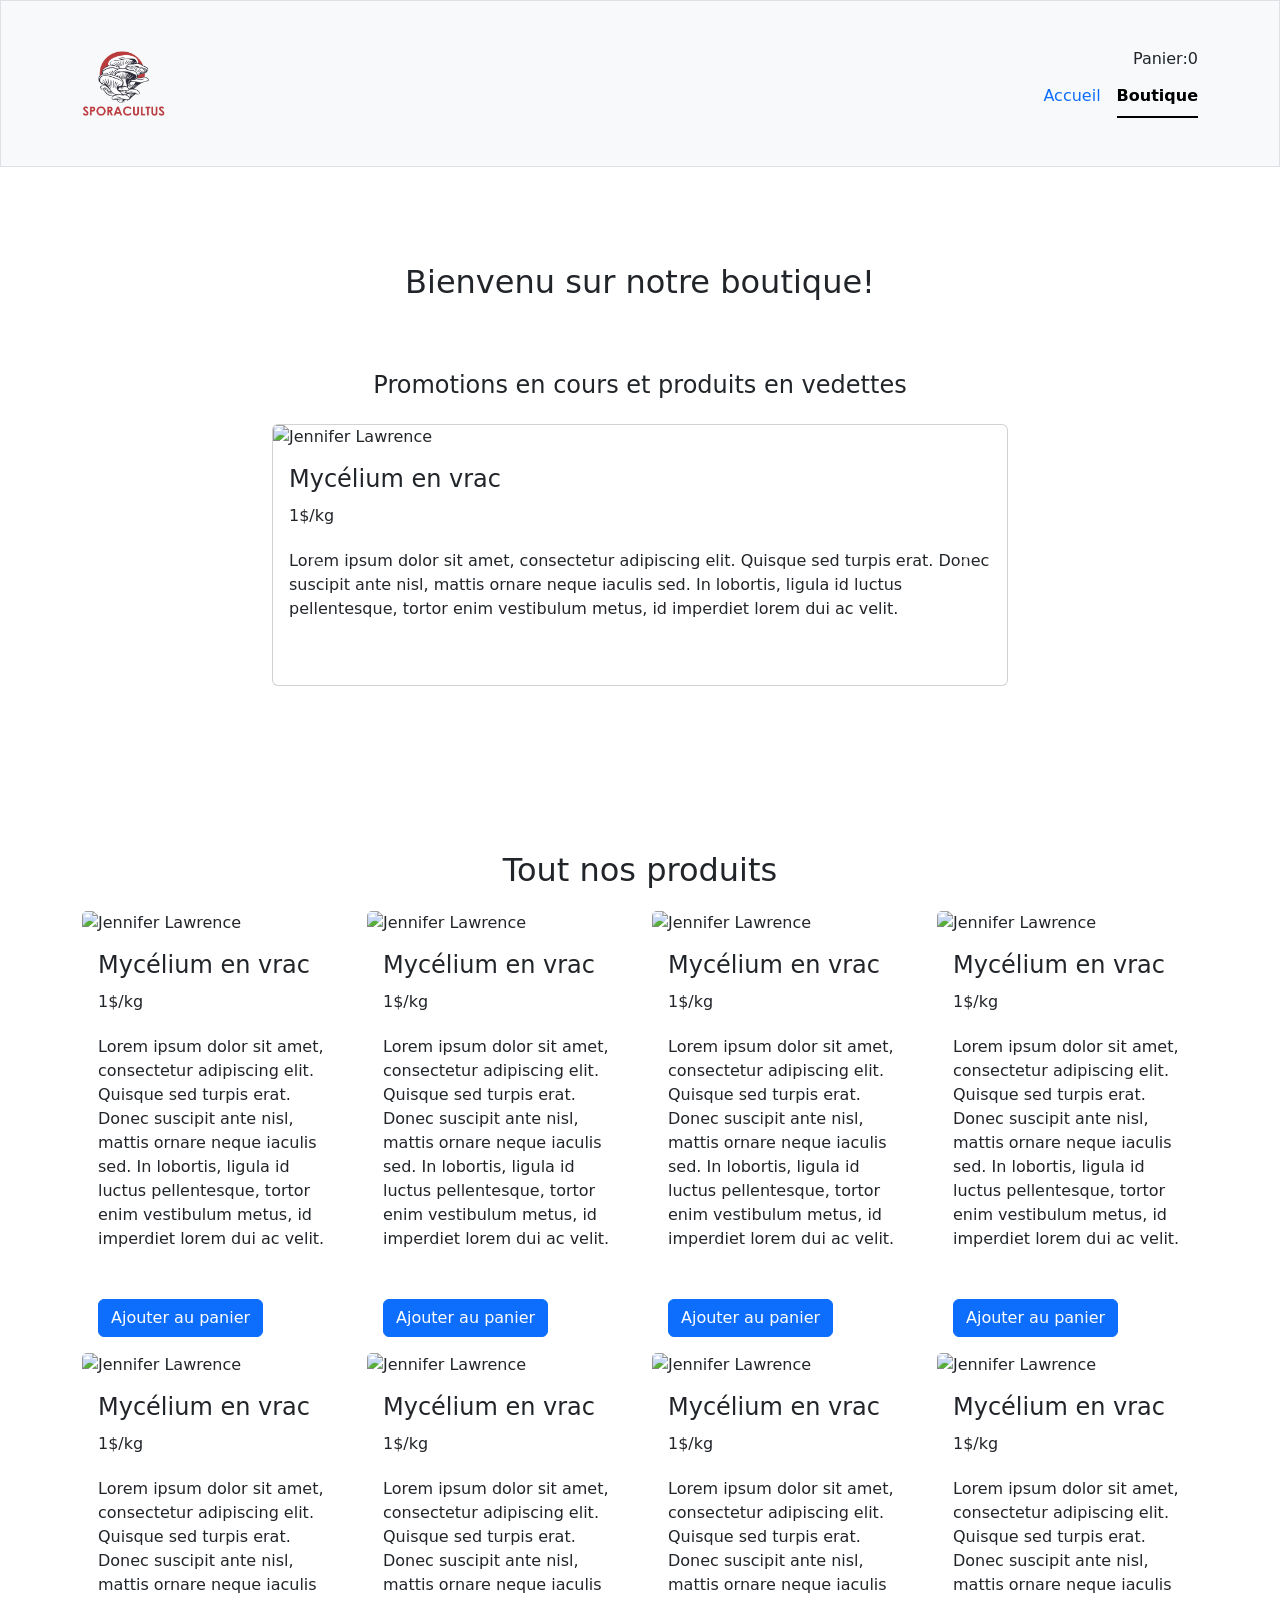
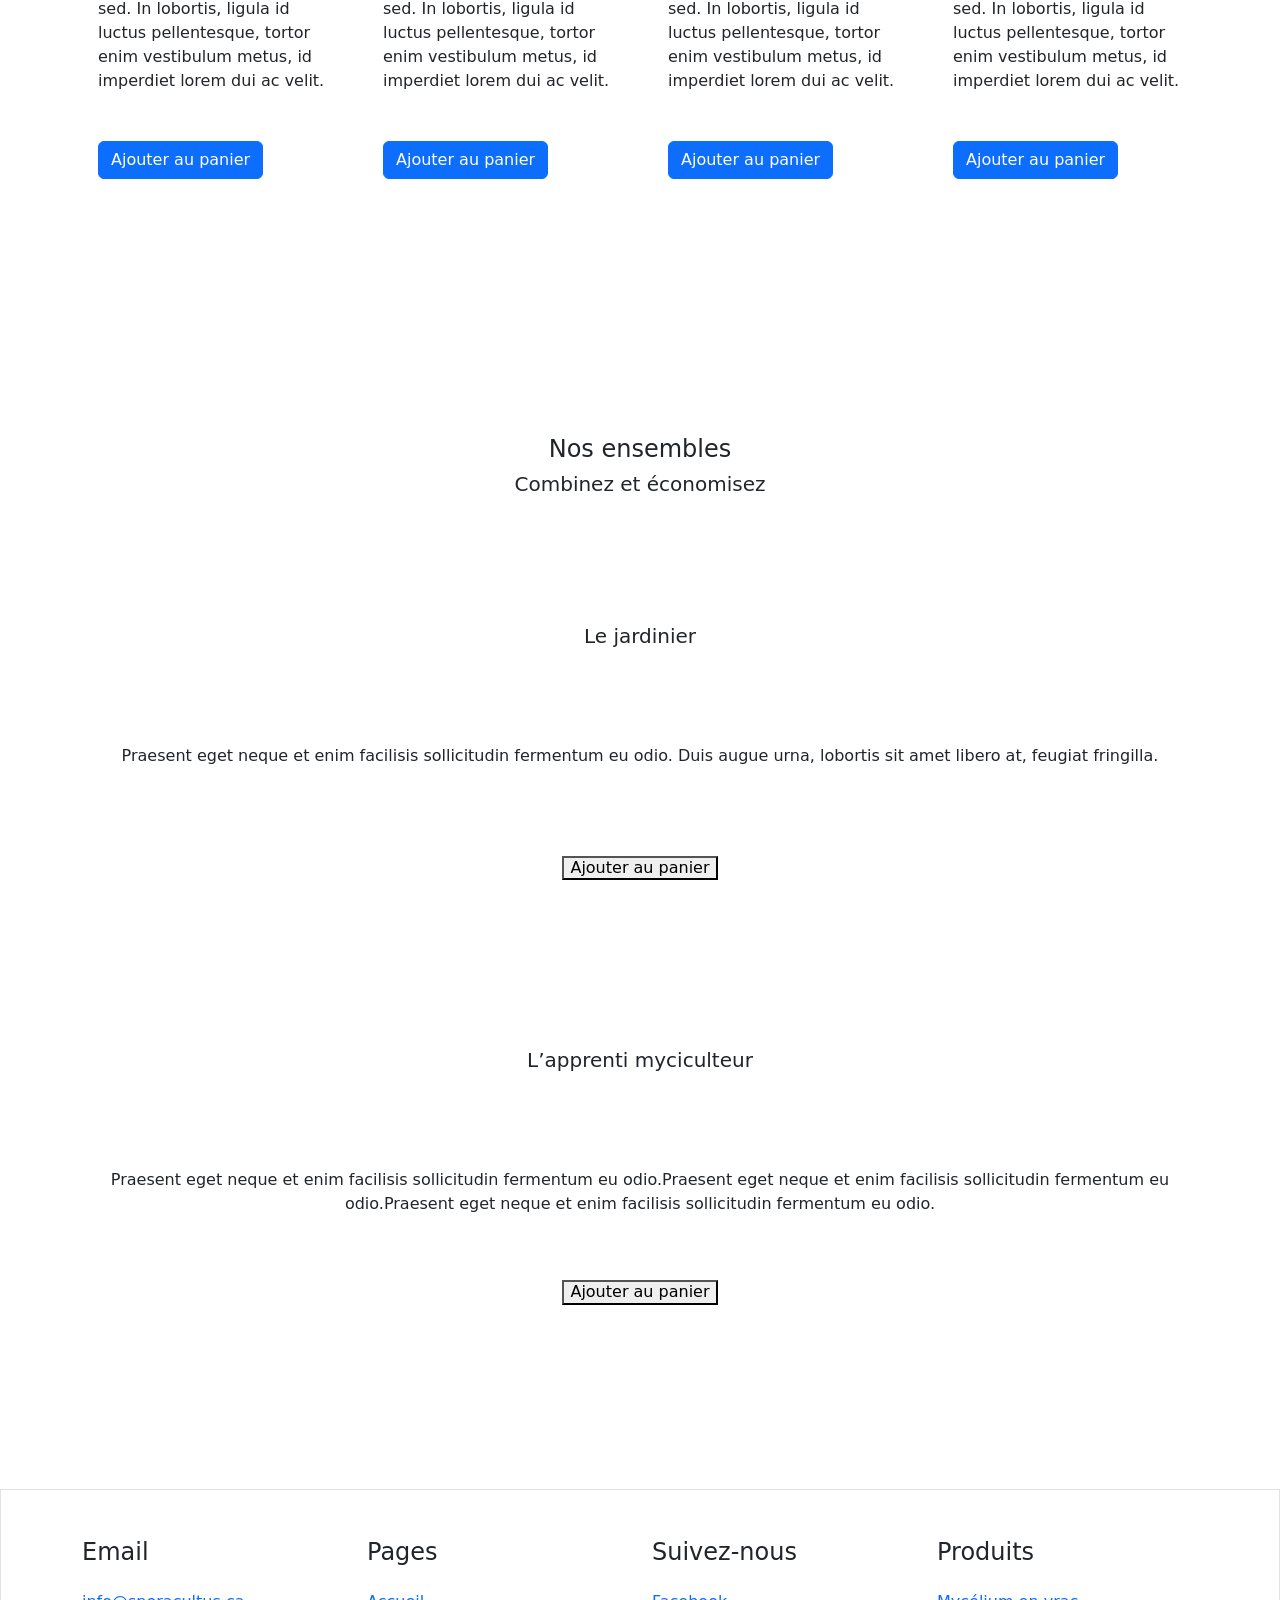
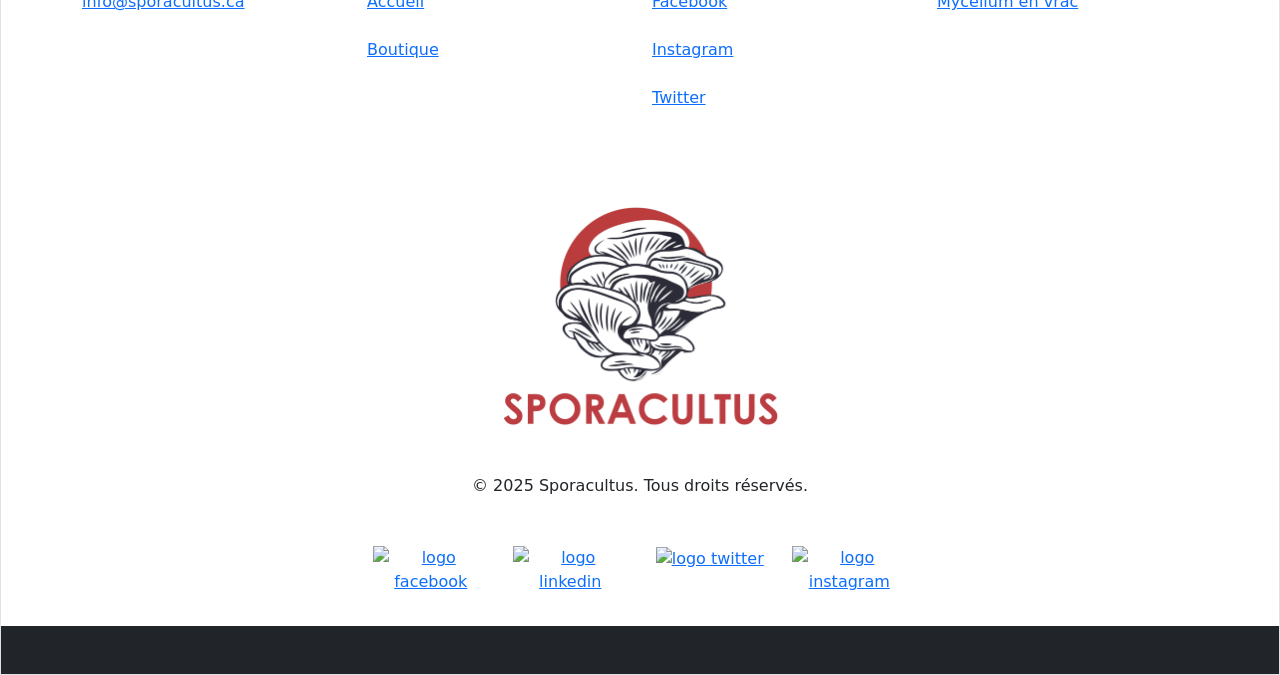
==== boutique.html @ afbf1b78 "Ajout structure de base Footer" ====
<!DOCTYPE html>
<html>
    <head>
        <meta charset="UTF-8">
        <title>TP3</title>
        <link href="https://cdn.jsdelivr.net/npm/bootstrap@5.3.8/dist/css/bootstrap.min.css" rel="stylesheet" integrity="sha384-sRIl4kxILFvY47J16cr9ZwB07vP4J8+LH7qKQnuqkuIAvNWLzeN8tE5YBujZqJLB" crossorigin="anonymous">
        <link rel="stylesheet" href="style/normalize.css">
        <link rel="stylesheet" href="style/style.css">
    </head>
    <body>
        <header id="header" class="border py-md-5 py-3 z-3 bg-light">
            <div class="container">
                <div class="row justify-content-between align-items-center">
                    <div class="col-md-2 col-4">
                        <img class="w-50" src="img/logo-transparent-0.2.png" class="" alt="logo sporacultus">
                    </div>
                    <div class="col-4">
                        <div class="d-flex justify-content-end">
                            <h6 class="">Panier:</h6>
                            <h6><span id="panier">0</span></h6>
                        </div>
                        <ul class="nav nav-underline justify-content-end">
                            <li class="nav-item">
                                <a class="nav-link" aria-current="page" href="index.html">Accueil</a>
                            </li>
                            <li class="nav-item">
                                <a class="nav-link active" href="boutique.html">Boutique</a>
                            </li>
                        </ul>
                    </div>
                </div>
            </div>
        </header>
        </header>
        <main>
            <div class="container">
                <section class="row flex-column justify-content-center align-items-center p-5 pe-0 ps-0">
                        <h1 class="text-center py-5">Bienvenu sur notre boutique!</h1>
                    <h4 class="text-center pb-3">Promotions en cours et produits en vedettes</h4>
                    <div id="carousel-accueil" class="carousel slide col-sm-8 col-12" data-bs-ride="carousel">
                        <div class="carousel-indicators">
                            <button type="button" data-bs-target="#carousel-accueil" data-bs-slide-to="0" class="active"
                                aria-current="true" aria-label="Slide 1"></button>
                            <button type="button" data-bs-target="#carousel-accueil" data-bs-slide-to="1"
                                aria-label="Slide 2"></button>
                            <button type="button" data-bs-target="#carousel-accueil" data-bs-slide-to="2"
                                aria-label="Slide 3"></button>
                            <button type="button" data-bs-target="#carousel-accueil" data-bs-slide-to="3"
                                aria-label="Slide 4"></button>
                            <button type="button" data-bs-target="#carousel-accueil" data-bs-slide-to="4"
                                aria-label="Slide 5"></button>
                        </div>
                        <div class="carousel-inner">
                            <div class="carousel-item active" data-bs-interval="2000">
                                <div class="card">
                                    <img src="https://placehold.co/600x400" alt="Jennifer Lawrence"
                                        class="card-img-top">
                                    <div class="card-body">
                                        <h4 class="card-title mb-3">Mycélium sur grain</h4>
                                        <h6 class="card-subtitle mb-4">20$/sac de 2kg</h6>
                                        <p class="card-text mb-5">Lorem ipsum dolor sit amet, consectetur adipiscing elit. Quisque sed turpis erat. Donec suscipit ante nisl, mattis ornare neque iaculis sed. In lobortis, ligula id luctus pellentesque, tortor enim vestibulum metus, id imperdiet lorem dui ac velit.</p>
                                    </div>
                                </div>
                            </div>
                                
                            <div class="carousel-item" data-bs-interval="3800">
                                <div class="card">
                                    <img src="https://placehold.co/600x400" alt="Jennifer Lawrence"
                                        class="card-img-top">
                                    <div class="card-body">
                                        <h4 class="card-title mb-3">Mycélium en vrac</h4>
                                        <h6 class="card-subtitle mb-4">1$/kg</h6>
                                        <p class="card-text mb-5">Lorem ipsum dolor sit amet, consectetur adipiscing elit. Quisque sed turpis erat. Donec suscipit ante nisl, mattis ornare neque iaculis sed. In lobortis, ligula id luctus pellentesque, tortor enim vestibulum metus, id imperdiet lorem dui ac velit.</p>
                                    </div>
                                </div>
                            </div>
                            <div class="carousel-item" data-bs-interval="3800">
                                <div class="card">
                                    <img src="https://placehold.co/600x400" alt="Jennifer Lawrence"
                                        class="card-img-top">
                                    <div class="card-body">
                                        <h4 class="card-title mb-3">Mycélium sur grain</h4>
                                        <h6 class="card-subtitle mb-4">20$/sac de 2kg</h6>
                                        <p class="card-text mb-5">Lorem ipsum dolor sit amet, consectetur adipiscing elit. Quisque sed turpis erat. Donec suscipit ante nisl, mattis ornare neque iaculis sed. In lobortis, ligula id luctus pellentesque, tortor enim vestibulum metus, id imperdiet lorem dui ac velit.</p>
                                    </div>
                                </div>
                            </div>
                            <div class="carousel-item" data-bs-interval="3800">
                                <div class="card">
                                    <img src="https://placehold.co/600x400" alt="Jennifer Lawrence"
                                        class="card-img-top">
                                    <div class="card-body">
                                        <h4 class="card-title mb-3">Mycélium sur grain</h4>
                                        <h6 class="card-subtitle mb-4">20$/sac de 2kg</h6>
                                        <p class="card-text mb-5">Lorem ipsum dolor sit amet, consectetur adipiscing elit. Quisque sed turpis erat. Donec suscipit ante nisl, mattis ornare neque iaculis sed. In lobortis, ligula id luctus pellentesque, tortor enim vestibulum metus, id imperdiet lorem dui ac velit.</p>
                                    </div>
                                </div>
                            </div>
                        </div>
                        <button class="carousel-control-prev" type="button" data-bs-target="#carousel-accueil"
                            data-bs-slide="prev">
                            <span class="carousel-control-prev-icon" aria-hidden="true"></span>
                            <span class="visually-hidden">Previous</span>
                        </button>
                        <button class="carousel-control-next" type="button" data-bs-target="#carousel-accueil"
                            data-bs-slide="next">
                            <span class="carousel-control-next-icon" aria-hidden="true"></span>
                            <span class="visually-hidden">Next</span>
                        </button>
                    </div>
                </section>
                <section class="py-5 my-5">
                    <h1 class="text-center">Tout nos produits</h1>
                    <div class="row justify-content-center">
                        <div class="card border-0 col-6 col-md-4 col-lg-3">
                            <img src="https://placehold.co/600x400" alt="Jennifer Lawrence"
                                class="card-img-top">
                            <div class="card-body">
                                <h4 class="card-title mb-3">Mycélium en vrac</h4>
                                <h6 class="card-subtitle mb-4">1$/kg</h6>
                                <p class="card-text mb-5">Lorem ipsum dolor sit amet, consectetur adipiscing elit. Quisque sed turpis erat. Donec suscipit ante nisl, mattis ornare neque iaculis sed. In lobortis, ligula id luctus pellentesque, tortor enim vestibulum metus, id imperdiet lorem dui ac velit.</p>
                                <button class="btn btn-primary btn-panier">Ajouter au panier</button>
                            </div>
                        </div>
                        <div class="card border-0 col-6 col-md-4 col-lg-3">
                            <img src="https://placehold.co/600x400" alt="Jennifer Lawrence"
                                class="card-img-top">
                            <div class="card-body">
                                <h4 class="card-title mb-3">Mycélium en vrac</h4>
                                <h6 class="card-subtitle mb-4">1$/kg</h6>
                                <p class="card-text mb-5">Lorem ipsum dolor sit amet, consectetur adipiscing elit. Quisque sed turpis erat. Donec suscipit ante nisl, mattis ornare neque iaculis sed. In lobortis, ligula id luctus pellentesque, tortor enim vestibulum metus, id imperdiet lorem dui ac velit.</p>
                                <button class="btn btn-primary btn-panier">Ajouter au panier</button>
                            </div>
                        </div>
                        <div class="card border-0 col-6 col-md-4 col-lg-3">
                            <img src="https://placehold.co/600x400" alt="Jennifer Lawrence"
                                class="card-img-top">
                            <div class="card-body">
                                <h4 class="card-title mb-3">Mycélium en vrac</h4>
                                <h6 class="card-subtitle mb-4">1$/kg</h6>
                                <p class="card-text mb-5">Lorem ipsum dolor sit amet, consectetur adipiscing elit. Quisque sed turpis erat. Donec suscipit ante nisl, mattis ornare neque iaculis sed. In lobortis, ligula id luctus pellentesque, tortor enim vestibulum metus, id imperdiet lorem dui ac velit.</p>
                                <button class="btn btn-primary btn-panier">Ajouter au panier</button>
                            </div>
                        </div>
                        <div class="card border-0 col-6 col-md-4 col-lg-3">
                            <img src="https://placehold.co/600x400" alt="Jennifer Lawrence"
                                class="card-img-top">
                            <div class="card-body">
                                <h4 class="card-title mb-3">Mycélium en vrac</h4>
                                <h6 class="card-subtitle mb-4">1$/kg</h6>
                                <p class="card-text mb-5">Lorem ipsum dolor sit amet, consectetur adipiscing elit. Quisque sed turpis erat. Donec suscipit ante nisl, mattis ornare neque iaculis sed. In lobortis, ligula id luctus pellentesque, tortor enim vestibulum metus, id imperdiet lorem dui ac velit.</p>
                                <button class="btn btn-primary btn-panier">Ajouter au panier</button>
                            </div>
                        </div>
                        <div class="card border-0 col-6 col-md-4 col-lg-3">
                            <img src="https://placehold.co/600x400" alt="Jennifer Lawrence"
                                class="card-img-top">
                            <div class="card-body">
                                <h4 class="card-title mb-3">Mycélium en vrac</h4>
                                <h6 class="card-subtitle mb-4">1$/kg</h6>
                                <p class="card-text mb-5">Lorem ipsum dolor sit amet, consectetur adipiscing elit. Quisque sed turpis erat. Donec suscipit ante nisl, mattis ornare neque iaculis sed. In lobortis, ligula id luctus pellentesque, tortor enim vestibulum metus, id imperdiet lorem dui ac velit.</p>
                                <button class="btn btn-primary btn-panier">Ajouter au panier</button>
                            </div>
                        </div>
                        <div class="card border-0 col-6 col-md-4 col-lg-3">
                            <img src="https://placehold.co/600x400" alt="Jennifer Lawrence"
                                class="card-img-top">
                            <div class="card-body">
                                <h4 class="card-title mb-3">Mycélium en vrac</h4>
                                <h6 class="card-subtitle mb-4">1$/kg</h6>
                                <p class="card-text mb-5">Lorem ipsum dolor sit amet, consectetur adipiscing elit. Quisque sed turpis erat. Donec suscipit ante nisl, mattis ornare neque iaculis sed. In lobortis, ligula id luctus pellentesque, tortor enim vestibulum metus, id imperdiet lorem dui ac velit.</p>
                                <button class="btn btn-primary btn-panier">Ajouter au panier</button>
                            </div>
                        </div>
                        <div class="card border-0 col-6 col-md-4 col-lg-3">
                            <img src="https://placehold.co/600x400" alt="Jennifer Lawrence"
                                class="card-img-top">
                            <div class="card-body">
                                <h4 class="card-title mb-3">Mycélium en vrac</h4>
                                <h6 class="card-subtitle mb-4">1$/kg</h6>
                                <p class="card-text mb-5">Lorem ipsum dolor sit amet, consectetur adipiscing elit. Quisque sed turpis erat. Donec suscipit ante nisl, mattis ornare neque iaculis sed. In lobortis, ligula id luctus pellentesque, tortor enim vestibulum metus, id imperdiet lorem dui ac velit.</p>
                                <button class="btn btn-primary btn-panier">Ajouter au panier</button>
                            </div>
                        </div>
                        <div class="card border-0 col-6 col-md-4 col-lg-3">
                            <img src="https://placehold.co/600x400" alt="Jennifer Lawrence"
                                class="card-img-top">
                            <div class="card-body">
                                <h4 class="card-title mb-3">Mycélium en vrac</h4>
                                <h6 class="card-subtitle mb-4">1$/kg</h6>
                                <p class="card-text mb-5">Lorem ipsum dolor sit amet, consectetur adipiscing elit. Quisque sed turpis erat. Donec suscipit ante nisl, mattis ornare neque iaculis sed. In lobortis, ligula id luctus pellentesque, tortor enim vestibulum metus, id imperdiet lorem dui ac velit.</p>
                                <button class="btn btn-primary btn-panier">Ajouter au panier</button>
                            </div>
                        </div>
                    </div>
                </section>
                <section class="py-5 my-5">
                    <div class="text-center pt-5 my-5">
                        <h4>Nos ensembles</h4>
                        <h5>Combinez et économisez</h5>
                    </div>
                    <div class="row justify-content-between">
                        <div id="ensemble-gauche" class="col-xxl-6 col-12 pe-xxl-5 py-3 my-5 m-xxl-0 text-center text-xxl-start">
                            <div class="row">
                                <h5 class="p-3 col-12">Le jardinier</h5>
                                <div class="col-12">
                                    <img class="img-fluid" src="https://placehold.co/350x200" alt="">
                                </div>
                                <p class="py-5 col-12" id="texte-gauche">Praesent eget neque et enim facilisis sollicitudin fermentum eu odio. Duis augue urna, lobortis sit amet libero at, feugiat fringilla.</p>
                                <div class="d-xxl-none d-inline col-12">
                                    <button class="mb-5">Ajouter au panier</button>
                                </div>
                                <div class="col-6 px-0">
                                    <img class="img-fluid" src="https://placehold.co/250x300" alt="">
                                </div>
                                <div class="col-6 pe-xxl-5 pe-0 ps-0">
                                    <button class="mb-5 d-none d-xxl-inline">Ajouter au panier</button>
                                    <img class="img-fluid" src="https://placehold.co/250x300" alt="">
                                </div>
                            </div>
                        </div>
                        <div  id="ensemble-droite"class="col-xxl-6 col-12 ps-xxl-5 py-3 text-center text-xxl-start">
                            <div class="row">
                                <h5 class="p-3 text-xxl-end">L’apprenti myciculteur</h5>
                                <div class="text-xxl-end">
                                    <img class="img-fluid" src="https://placehold.co/350x200" alt="">
                                </div>
                                <p class="py-5 text-xxl-end" id="texte-droite">Praesent eget neque et enim facilisis sollicitudin fermentum eu odio.Praesent eget neque et enim facilisis sollicitudin fermentum eu odio.Praesent eget neque et enim facilisis sollicitudin fermentum eu odio.</p>
                                <div>
                                <button class="mb-5 d-xxl-none d-inline">Ajouter au panier</button>
                                </div>
                                <div class="col-6 ps-xxl-5 ps-0 pe-0 text-xxl-end">
                                    <button class="mb-5 d-none d-xxl-inline">Ajouter au panier</button>
                                    <img class="img-fluid" src="https://placehold.co/250x300" alt="">
                                </div>
                                <div class="col-6 px-0 text-xxl-end">
                                    <img class="img-fluid" src="https://placehold.co/250x300" alt="">
                                </div>
                            </div>
                        </div>
                    </div>
                </section>
            </div>
        </main>
        <footer class="border pt-5">
            <div class="container pb-4">
                <div class="row justify-content-evenly">
                    <div class="col-3">
                        <h4 class="pb-3">Email</h4>
                        <a href="index.html">info@sporacultus.ca</a>
                    </div>
                    <div class="col-3">
                        <h4 class="pb-3">Pages</h4>
                        <div class="d-flex flex-column gap-4">
                            <a href="index.html">Accueil</a>
                            <a href="boutique.html">Boutique</a>
                        </div>
                    </div>
                    <div class="col-3">
                            <h4 class="pb-3">Suivez-nous</h4>
                        <div class="d-flex flex-column gap-4">
                            <a href="index.html">Facebook</a>
                            <a href="index.html">Instagram</a>
                            <a href="index.html">Twitter</a>
                        </div>
                    </div>
                    <div class="col-3">
                        <h4 class="pb-3">Produits</h4>
                        <div class="d-flex flex-column gap-4">
                            <a href="mycelium-en-vrac.html">Mycélium en vrac</a>
                        </div>
                    </div>
                    <div class="col-3">
                        <!--Vide-->
                    </div>
                    <div class="col-3">
                        <!--Vide-->
                    </div>
                </div>
                <div class="d-flex flex-column text-center pt-5 mt-5">
                    <div>
                        <img src="img/logo-transparent-0.2.png" class="w-25" alt="logo sporacultus">
                    </div>
                    <div class="mt-5">
                        <p>© 2025 Sporacultus. Tous droits réservés.</p>
                    </div>
                </div>
                <div class="d-flex w-100 text-center justify-content-center">
                    <nav class="row g-4 m-2 w-50">
                        <a href="index.html" class="col-6 col-md-3"><img class="w-25"
                                src="https://upload.wikimedia.org/wikipedia/commons/b/b9/2023_Facebook_icon.svg"
                                alt="logo facebook"></a>
                        <a href="index.html" class="col-6 col-md-3"><img class="w-25"
                                src="https://cdn.freebiesupply.com/logos/large/2x/linkedin-icon-logo-png-transparent.png"
                                alt="logo linkedin"></a>
                        <a href="index.html" class="col-6 col-md-3"><img class="w-25"
                                src="https://upload.wikimedia.org/wikipedia/commons/6/6f/Logo_of_Twitter.svg"
                                alt="logo twitter"></a>
                        <a href="index.html" class="col-6 col-md-3"><img class="w-25"
                                src="https://upload.wikimedia.org/wikipedia/commons/e/e7/Instagram_logo_2016.svg"
                                alt="logo instagram"></a>
                    </nav>
                </div>
            </div>
            <div class="pt-5 bg-dark">
            </div>
        </footer>
        <script src="https://cdn.jsdelivr.net/npm/bootstrap@5.3.8/dist/js/bootstrap.bundle.min.js" integrity="sha384-FKyoEForCGlyvwx9Hj09JcYn3nv7wiPVlz7YYwJrWVcXK/BmnVDxM+D2scQbITxI" crossorigin="anonymous"></script>
        <script src="index.js"></script>
    </body>
</html>
---- style/style.css ----
.btn-panier{
    scale: 1;
}
header:hover{
    position: sticky !important;
    top: 0px !important;
}
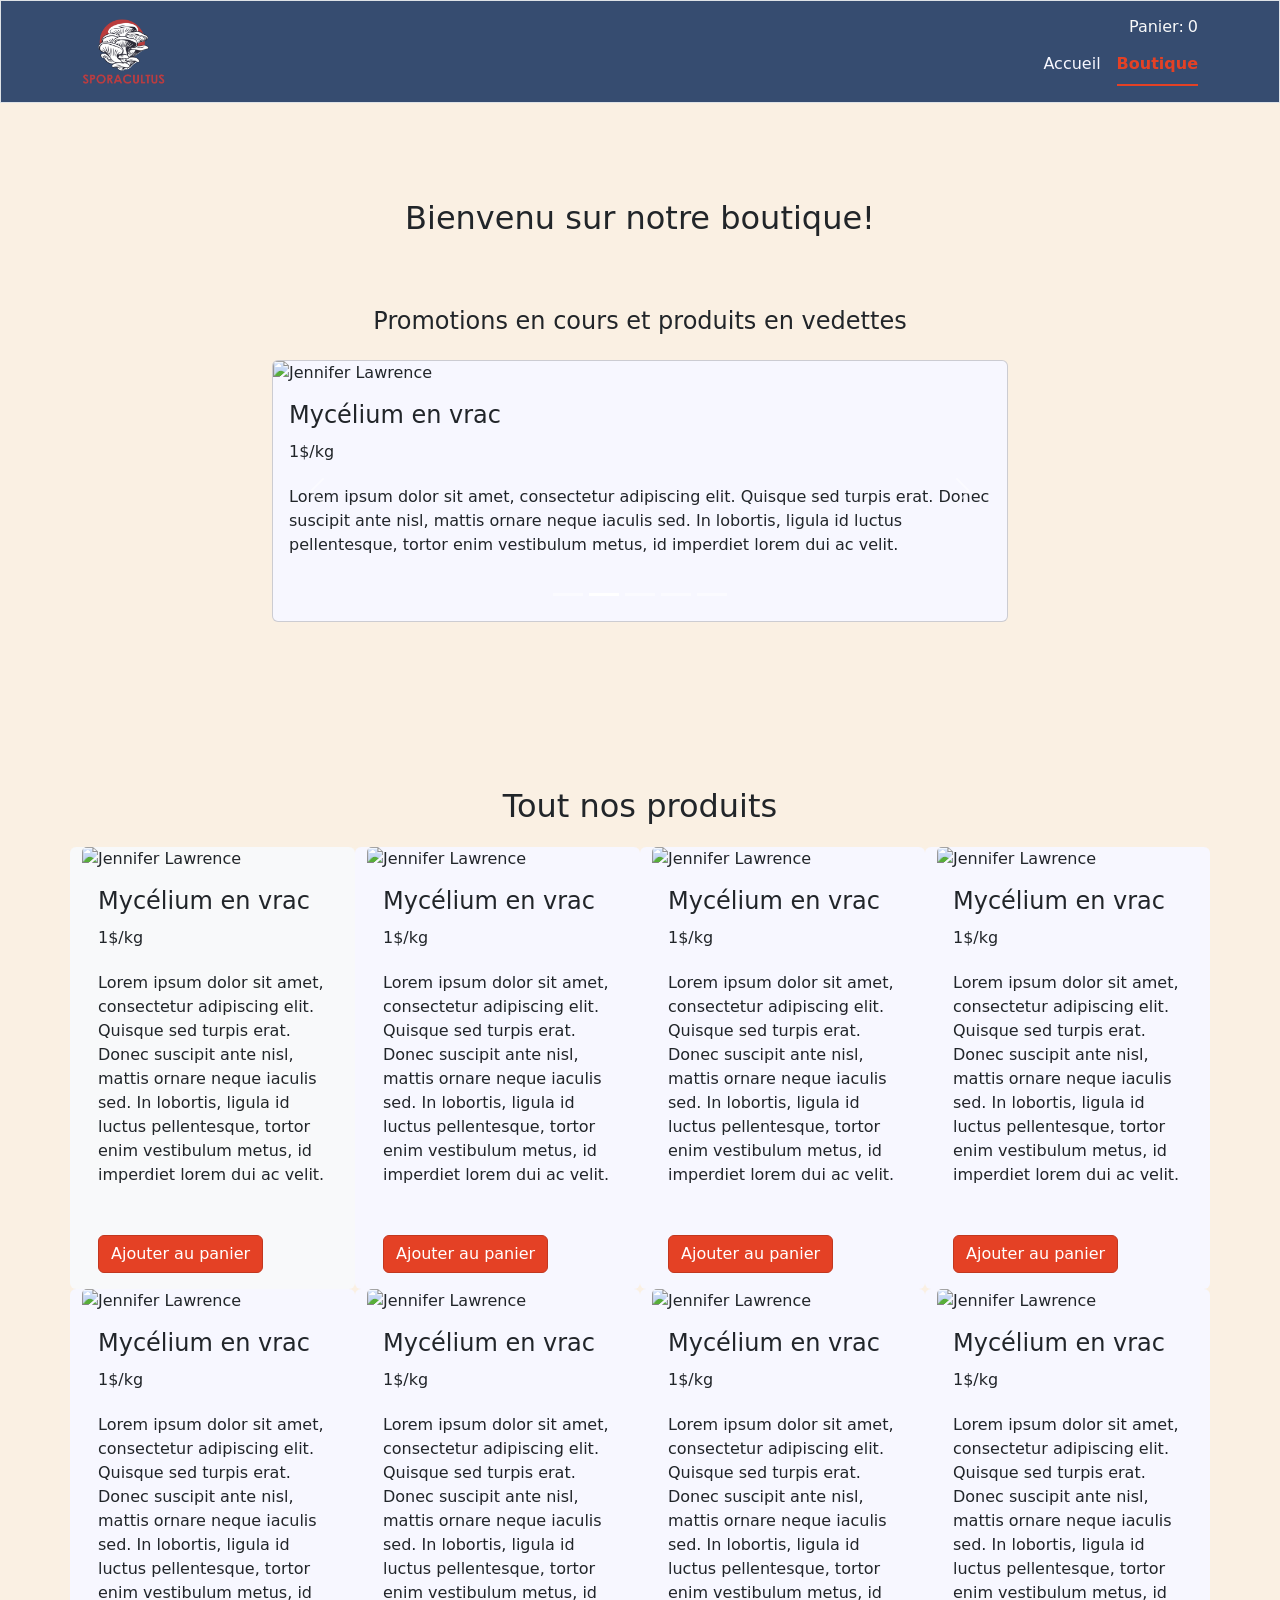
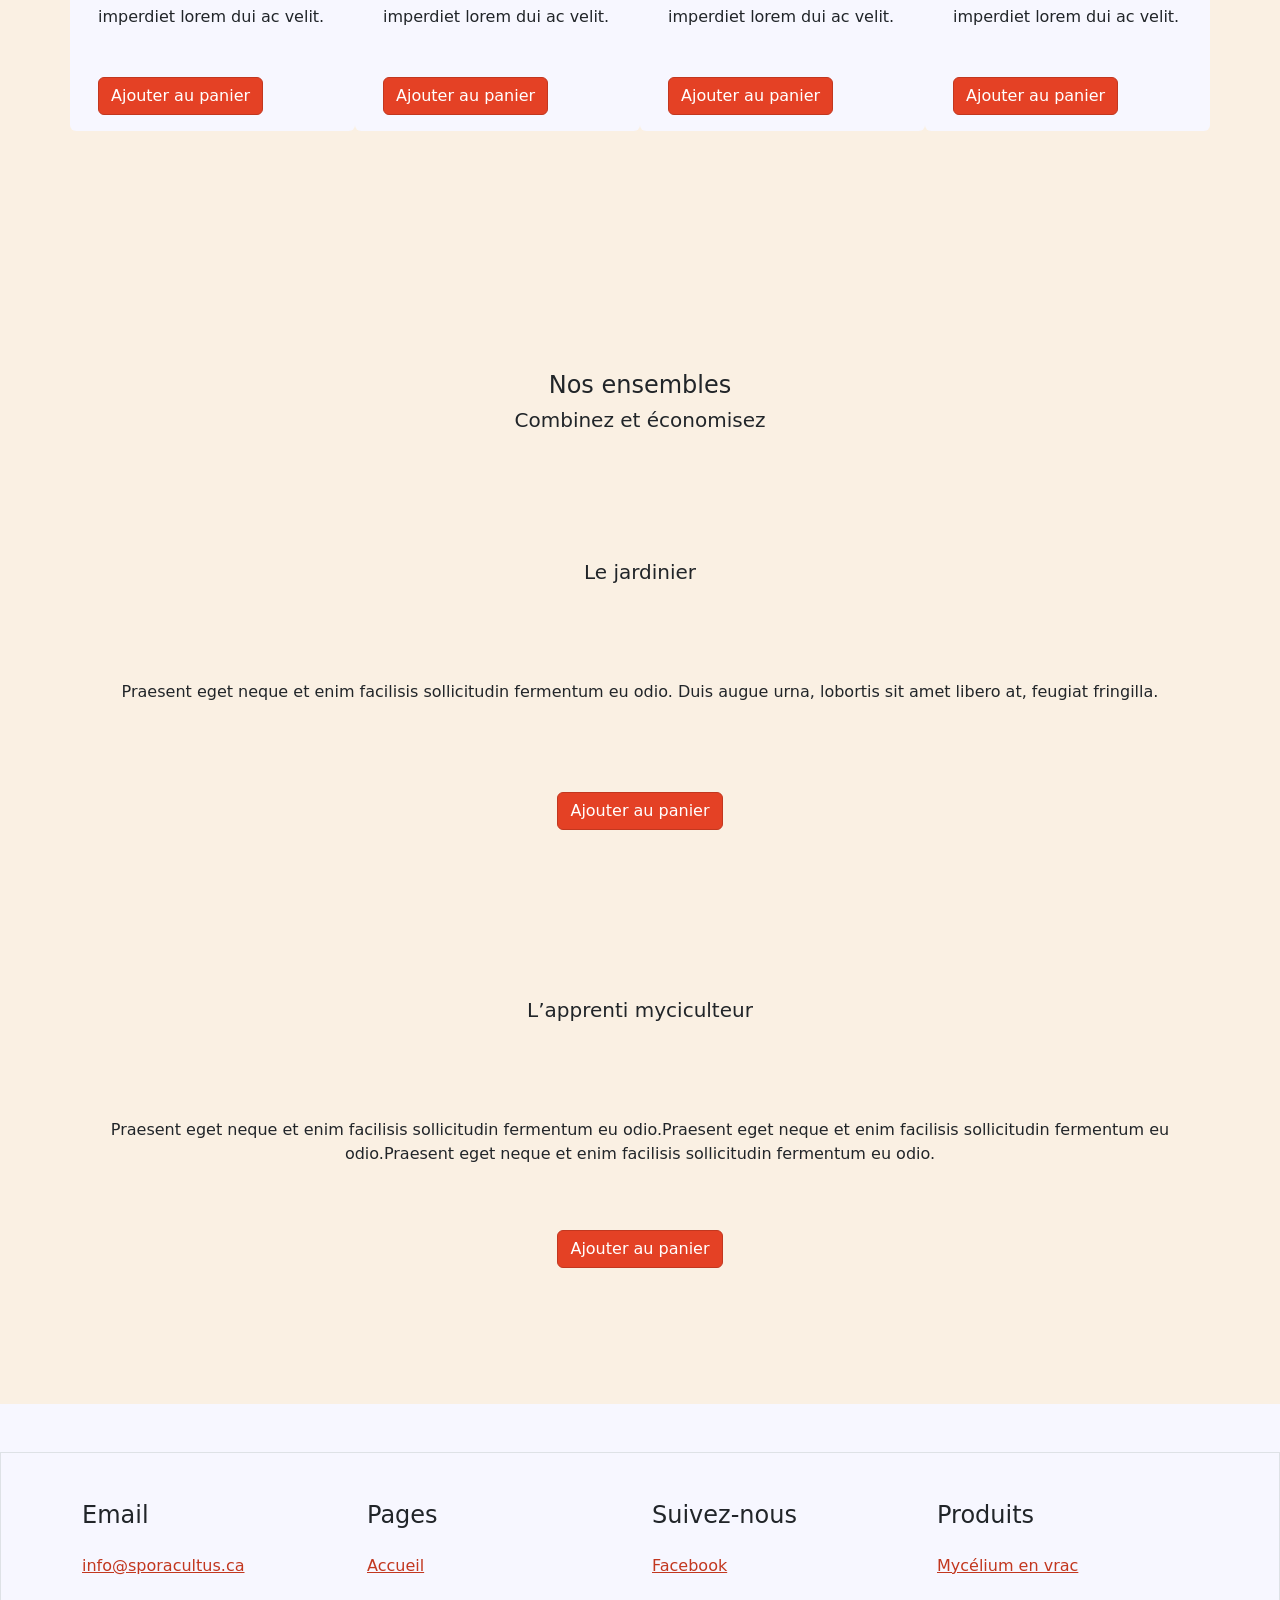
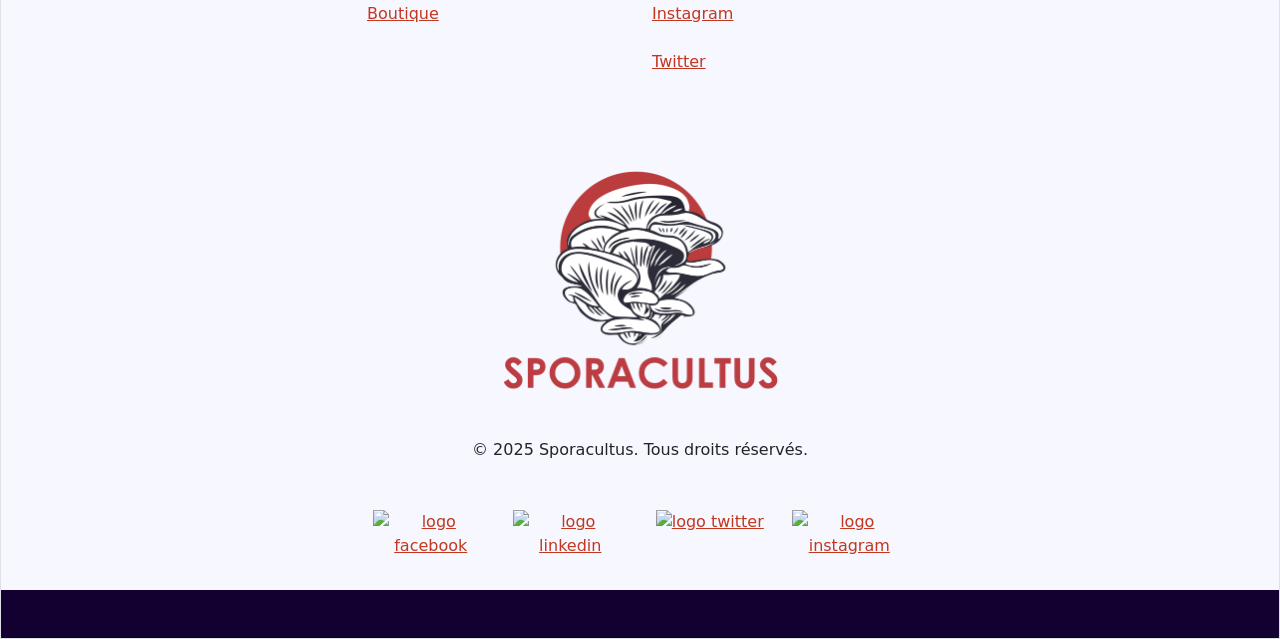
==== commit d0a84e89: "Ajout de couleurs" ====
--- a/boutique.html
+++ b/boutique.html
@@ -8,7 +8,7 @@
         <link rel="stylesheet" href="style/style.css">
     </head>
     <body>
-        <header id="header" class="border py-md-5 py-3 z-3 bg-light">
+        <header id="header" class="border py-md-3 py-3 z-3 bg-dark-subtle">
             <div class="container">
                 <div class="row justify-content-between align-items-center">
                     <div class="col-md-2 col-4">
@@ -16,8 +16,8 @@
                     </div>
                     <div class="col-4">
                         <div class="d-flex justify-content-end">
-                            <h6 class="">Panier:</h6>
-                            <h6><span id="panier">0</span></h6>
+                            <h6 class="text-light">Panier:</h6>
+                            <h6 class="ms-1 text-light"><span id="panier">0</span></h6>
                         </div>
                         <ul class="nav nav-underline justify-content-end">
                             <li class="nav-item">
@@ -31,8 +31,7 @@
                 </div>
             </div>
         </header>
-        </header>
-        <main>
+        <main class="bg-secondary">
             <div class="container">
                 <section class="row flex-column justify-content-center align-items-center p-5 pe-0 ps-0">
                         <h1 class="text-center py-5">Bienvenu sur notre boutique!</h1>
@@ -112,7 +111,7 @@
                 <section class="py-5 my-5">
                     <h1 class="text-center">Tout nos produits</h1>
                     <div class="row justify-content-center">
-                        <div class="card border-0 col-6 col-md-4 col-lg-3">
+                        <div class="card border-0 col-6 col-md-4 col-lg-3 bg-light">
                             <img src="https://placehold.co/600x400" alt="Jennifer Lawrence"
                                 class="card-img-top">
                             <div class="card-body">
@@ -208,13 +207,13 @@
                                 </div>
                                 <p class="py-5 col-12" id="texte-gauche">Praesent eget neque et enim facilisis sollicitudin fermentum eu odio. Duis augue urna, lobortis sit amet libero at, feugiat fringilla.</p>
                                 <div class="d-xxl-none d-inline col-12">
-                                    <button class="mb-5">Ajouter au panier</button>
+                                    <button class="mb-5 btn btn-primary">Ajouter au panier</button>
                                 </div>
                                 <div class="col-6 px-0">
                                     <img class="img-fluid" src="https://placehold.co/250x300" alt="">
                                 </div>
                                 <div class="col-6 pe-xxl-5 pe-0 ps-0">
-                                    <button class="mb-5 d-none d-xxl-inline">Ajouter au panier</button>
+                                    <button class="mb-5 d-none d-xxl-inline btn btn-primary">Ajouter au panier</button>
                                     <img class="img-fluid" src="https://placehold.co/250x300" alt="">
                                 </div>
                             </div>
@@ -227,10 +226,10 @@
                                 </div>
                                 <p class="py-5 text-xxl-end" id="texte-droite">Praesent eget neque et enim facilisis sollicitudin fermentum eu odio.Praesent eget neque et enim facilisis sollicitudin fermentum eu odio.Praesent eget neque et enim facilisis sollicitudin fermentum eu odio.</p>
                                 <div>
-                                <button class="mb-5 d-xxl-none d-inline">Ajouter au panier</button>
+                                <button class="mb-5 d-xxl-none d-inline btn btn-primary">Ajouter au panier</button>
                                 </div>
                                 <div class="col-6 ps-xxl-5 ps-0 pe-0 text-xxl-end">
-                                    <button class="mb-5 d-none d-xxl-inline">Ajouter au panier</button>
+                                    <button class="mb-5 d-none d-xxl-inline btn btn-primary">Ajouter au panier</button>
                                     <img class="img-fluid" src="https://placehold.co/250x300" alt="">
                                 </div>
                                 <div class="col-6 px-0 text-xxl-end">
--- a/style/style.css
+++ b/style/style.css
@@ -1,3 +1,49 @@
+:root{
+    /*rouge : c2371f */
+    --color-red: #c2371f;
+    --color-red-dark: #701a0b;
+    --color-red-light: #e44125;
+    
+    --bs-dark: #b5a4d1;
+    --bs-dark-rgb: 19, 0, 49;
+
+    --bs-dark-bg-subtle: #364c70 ; /*Bannière*/
+    --bs-dark-bg-subtle-rgb: 54, 76, 112; 
+
+    --bs-light-bg-subtle: #ffe5e1;
+
+    --bs-light : #F7F7FF; /*Texte pâle*/
+
+    --bs-secondary : #faf0e3;
+    --bs-secondary-rgb : 250, 240, 227; /*background main*/
+
+    --bs-link-color : #faf5ef;
+    --bs-link-color-rgb : 194, 55, 31;
+
+    --bs-link-hover-color: #701a0b;
+    --bs-link-hover-color-rgb: 112, 26, 11;
+
+    --bs-body-bg: #F7F7FF; /*Footer, cards, carousel,*/
+}
+.btn-primary{
+    --bs-btn-bg : var(--color-red-light);
+    --bs-btn-border-color: var(--color-red);
+    --bs-btn-hover-bg: var(--color-red);
+    --bs-btn-hover-border-color: var(--color-red-dark);
+
+    --bs-btn-active-bg : var(--color-red-light);
+    --bs-btn-active-border-color: var(--color-red-dark);
+}
+.nav-link.active{
+    --bs-nav-underline-link-active-color: var(--color-red-light);
+}
+.nav-link{
+    --bs-nav-link-color: var(--bs-light);
+}
+.nav-link:focus, .nav-link:hover{
+    --bs-nav-link-hover-color: var(--color-red);
+}
+
 .btn-panier{
     scale: 1;
 }
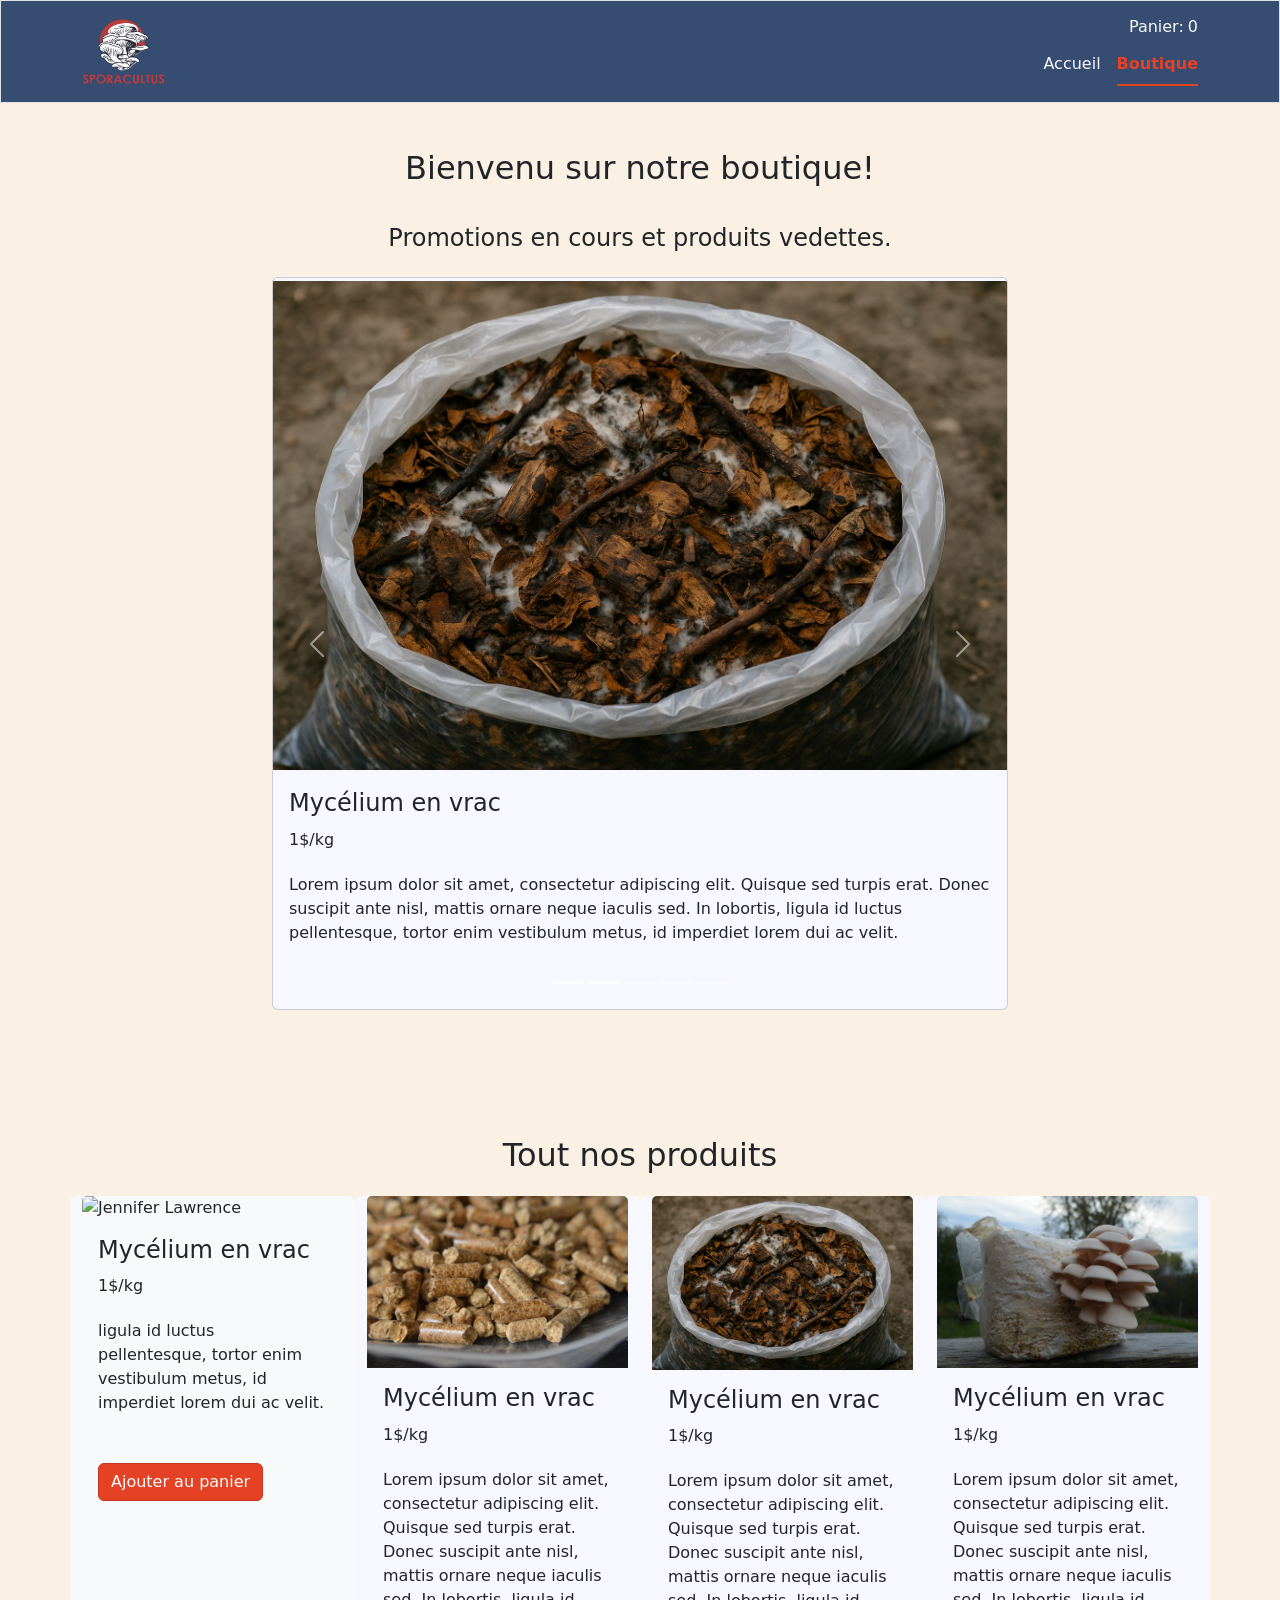
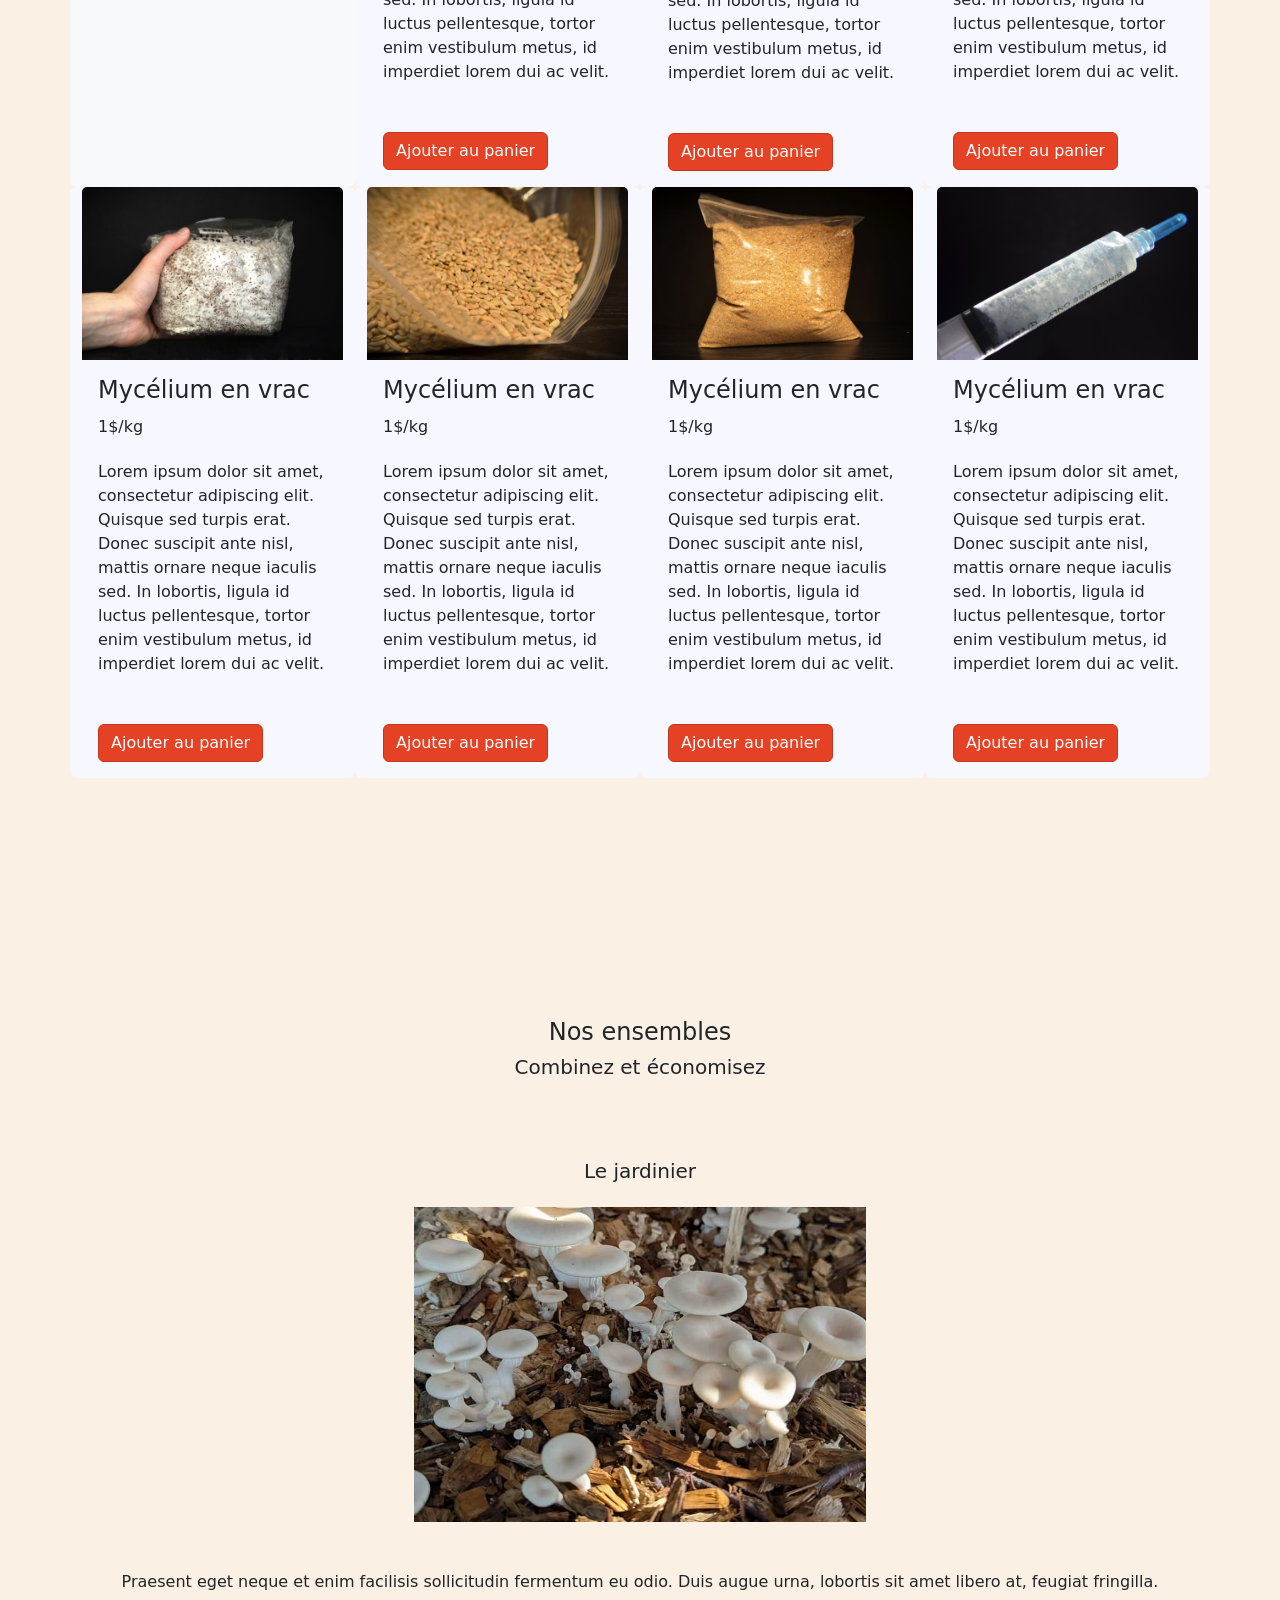
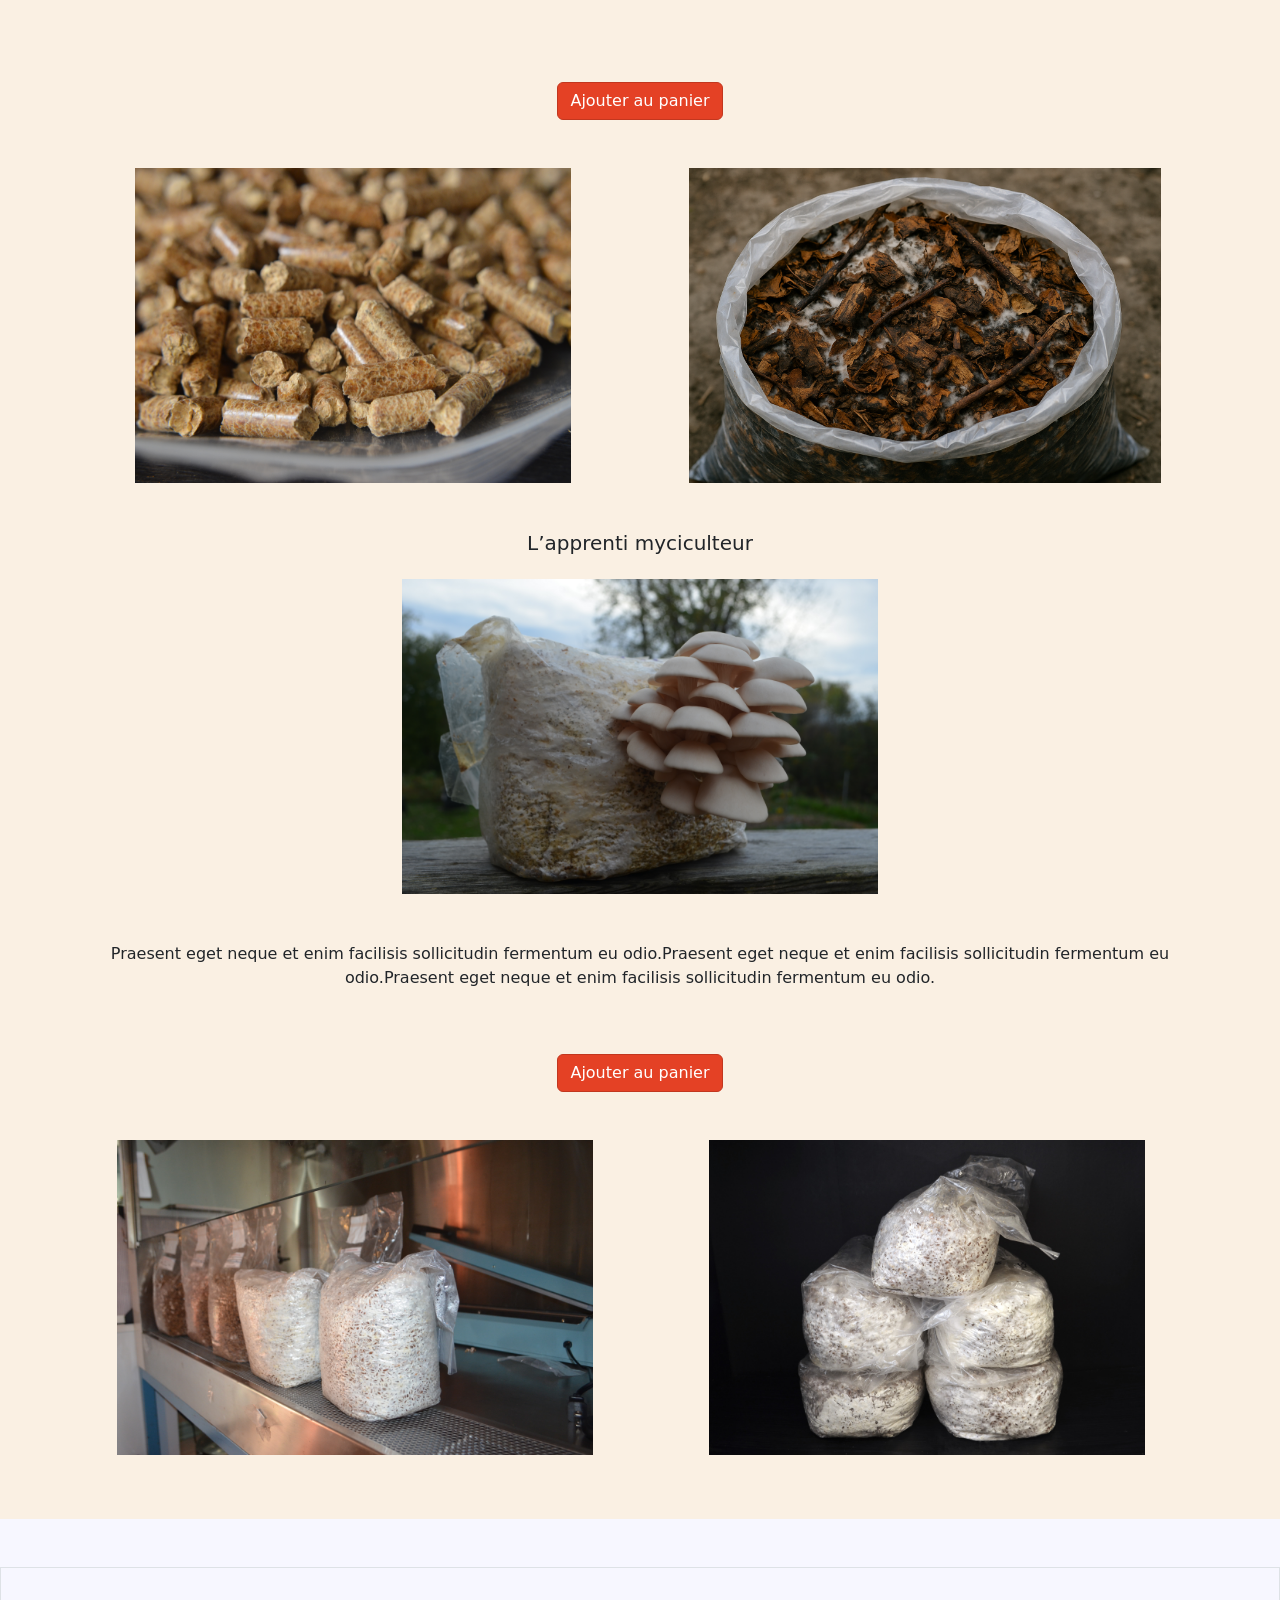
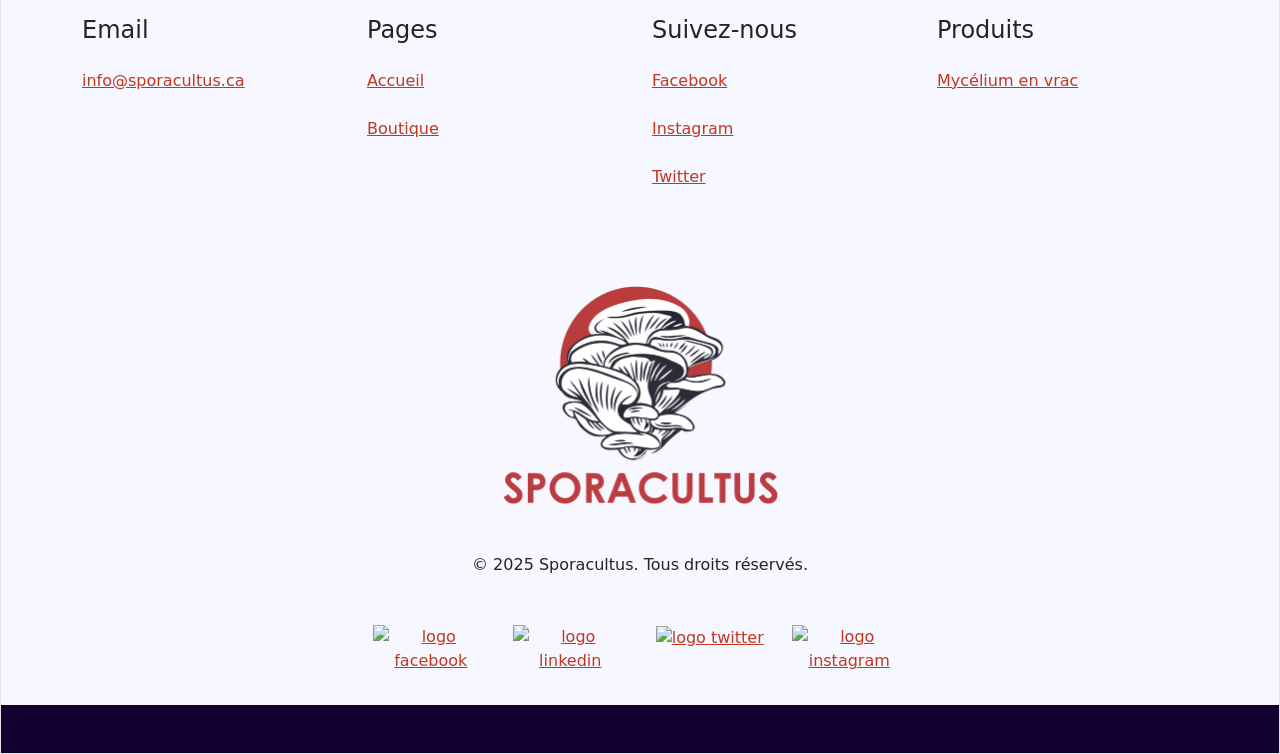
==== commit b4fe2402: "Ajout images boutique" ====
--- a/boutique.html
+++ b/boutique.html
@@ -12,7 +12,7 @@
             <div class="container">
                 <div class="row justify-content-between align-items-center">
                     <div class="col-md-2 col-4">
-                        <img class="w-50" src="img/logo-transparent-0.2.png" class="" alt="logo sporacultus">
+                        <img class="w-50" src="img/logo-transparent-0.2.png" alt="logo sporacultus">
                     </div>
                     <div class="col-4">
                         <div class="d-flex justify-content-end">
@@ -33,9 +33,13 @@
         </header>
         <main class="bg-secondary">
             <div class="container">
-                <section class="row flex-column justify-content-center align-items-center p-5 pe-0 ps-0">
-                        <h1 class="text-center py-5">Bienvenu sur notre boutique!</h1>
-                    <h4 class="text-center pb-3">Promotions en cours et produits en vedettes</h4>
+                <section class="row flex-column justify-content-center align-items-center pt-2 pb-2 pe-0 ps-0">
+                    <div class="col-12">
+                        <h1 class="text-center py-3">Bienvenu sur notre boutique!</h1>
+                    </div>
+                    <div class="col-12">
+                        <h4 class="text-center pb-3">Promotions en cours et produits vedettes.</h4>
+                    </div>
                     <div id="carousel-accueil" class="carousel slide col-sm-8 col-12" data-bs-ride="carousel">
                         <div class="carousel-indicators">
                             <button type="button" data-bs-target="#carousel-accueil" data-bs-slide-to="0" class="active"
@@ -52,7 +56,7 @@
                         <div class="carousel-inner">
                             <div class="carousel-item active" data-bs-interval="2000">
                                 <div class="card">
-                                    <img src="https://placehold.co/600x400" alt="Jennifer Lawrence"
+                                    <img src="img/GSL-pack-crop.JPG" alt="Jennifer Lawrence"
                                         class="card-img-top">
                                     <div class="card-body">
                                         <h4 class="card-title mb-3">Mycélium sur grain</h4>
@@ -64,33 +68,11 @@
                                 
                             <div class="carousel-item" data-bs-interval="3800">
                                 <div class="card">
-                                    <img src="https://placehold.co/600x400" alt="Jennifer Lawrence"
+                                    <img src="img/mycelium-en-vrac.png" alt="Jennifer Lawrence"
                                         class="card-img-top">
                                     <div class="card-body">
                                         <h4 class="card-title mb-3">Mycélium en vrac</h4>
                                         <h6 class="card-subtitle mb-4">1$/kg</h6>
-                                        <p class="card-text mb-5">Lorem ipsum dolor sit amet, consectetur adipiscing elit. Quisque sed turpis erat. Donec suscipit ante nisl, mattis ornare neque iaculis sed. In lobortis, ligula id luctus pellentesque, tortor enim vestibulum metus, id imperdiet lorem dui ac velit.</p>
-                                    </div>
-                                </div>
-                            </div>
-                            <div class="carousel-item" data-bs-interval="3800">
-                                <div class="card">
-                                    <img src="https://placehold.co/600x400" alt="Jennifer Lawrence"
-                                        class="card-img-top">
-                                    <div class="card-body">
-                                        <h4 class="card-title mb-3">Mycélium sur grain</h4>
-                                        <h6 class="card-subtitle mb-4">20$/sac de 2kg</h6>
-                                        <p class="card-text mb-5">Lorem ipsum dolor sit amet, consectetur adipiscing elit. Quisque sed turpis erat. Donec suscipit ante nisl, mattis ornare neque iaculis sed. In lobortis, ligula id luctus pellentesque, tortor enim vestibulum metus, id imperdiet lorem dui ac velit.</p>
-                                    </div>
-                                </div>
-                            </div>
-                            <div class="carousel-item" data-bs-interval="3800">
-                                <div class="card">
-                                    <img src="https://placehold.co/600x400" alt="Jennifer Lawrence"
-                                        class="card-img-top">
-                                    <div class="card-body">
-                                        <h4 class="card-title mb-3">Mycélium sur grain</h4>
-                                        <h6 class="card-subtitle mb-4">20$/sac de 2kg</h6>
                                         <p class="card-text mb-5">Lorem ipsum dolor sit amet, consectetur adipiscing elit. Quisque sed turpis erat. Donec suscipit ante nisl, mattis ornare neque iaculis sed. In lobortis, ligula id luctus pellentesque, tortor enim vestibulum metus, id imperdiet lorem dui ac velit.</p>
                                     </div>
                                 </div>
@@ -112,77 +94,77 @@
                     <h1 class="text-center">Tout nos produits</h1>
                     <div class="row justify-content-center">
                         <div class="card border-0 col-6 col-md-4 col-lg-3 bg-light">
-                            <img src="https://placehold.co/600x400" alt="Jennifer Lawrence"
-                                class="card-img-top">
-                            <div class="card-body">
-                                <h4 class="card-title mb-3">Mycélium en vrac</h4>
-                                <h6 class="card-subtitle mb-4">1$/kg</h6>
-                                <p class="card-text mb-5">Lorem ipsum dolor sit amet, consectetur adipiscing elit. Quisque sed turpis erat. Donec suscipit ante nisl, mattis ornare neque iaculis sed. In lobortis, ligula id luctus pellentesque, tortor enim vestibulum metus, id imperdiet lorem dui ac velit.</p>
-                                <button class="btn btn-primary btn-panier">Ajouter au panier</button>
-                            </div>
-                        </div>
-                        <div class="card border-0 col-6 col-md-4 col-lg-3">
-                            <img src="https://placehold.co/600x400" alt="Jennifer Lawrence"
-                                class="card-img-top">
-                            <div class="card-body">
-                                <h4 class="card-title mb-3">Mycélium en vrac</h4>
-                                <h6 class="card-subtitle mb-4">1$/kg</h6>
-                                <p class="card-text mb-5">Lorem ipsum dolor sit amet, consectetur adipiscing elit. Quisque sed turpis erat. Donec suscipit ante nisl, mattis ornare neque iaculis sed. In lobortis, ligula id luctus pellentesque, tortor enim vestibulum metus, id imperdiet lorem dui ac velit.</p>
-                                <button class="btn btn-primary btn-panier">Ajouter au panier</button>
-                            </div>
-                        </div>
-                        <div class="card border-0 col-6 col-md-4 col-lg-3">
-                            <img src="https://placehold.co/600x400" alt="Jennifer Lawrence"
-                                class="card-img-top">
-                            <div class="card-body">
-                                <h4 class="card-title mb-3">Mycélium en vrac</h4>
-                                <h6 class="card-subtitle mb-4">1$/kg</h6>
-                                <p class="card-text mb-5">Lorem ipsum dolor sit amet, consectetur adipiscing elit. Quisque sed turpis erat. Donec suscipit ante nisl, mattis ornare neque iaculis sed. In lobortis, ligula id luctus pellentesque, tortor enim vestibulum metus, id imperdiet lorem dui ac velit.</p>
-                                <button class="btn btn-primary btn-panier">Ajouter au panier</button>
-                            </div>
-                        </div>
-                        <div class="card border-0 col-6 col-md-4 col-lg-3">
-                            <img src="https://placehold.co/600x400" alt="Jennifer Lawrence"
-                                class="card-img-top">
-                            <div class="card-body">
-                                <h4 class="card-title mb-3">Mycélium en vrac</h4>
-                                <h6 class="card-subtitle mb-4">1$/kg</h6>
-                                <p class="card-text mb-5">Lorem ipsum dolor sit amet, consectetur adipiscing elit. Quisque sed turpis erat. Donec suscipit ante nisl, mattis ornare neque iaculis sed. In lobortis, ligula id luctus pellentesque, tortor enim vestibulum metus, id imperdiet lorem dui ac velit.</p>
-                                <button class="btn btn-primary btn-panier">Ajouter au panier</button>
-                            </div>
-                        </div>
-                        <div class="card border-0 col-6 col-md-4 col-lg-3">
-                            <img src="https://placehold.co/600x400" alt="Jennifer Lawrence"
-                                class="card-img-top">
-                            <div class="card-body">
-                                <h4 class="card-title mb-3">Mycélium en vrac</h4>
-                                <h6 class="card-subtitle mb-4">1$/kg</h6>
-                                <p class="card-text mb-5">Lorem ipsum dolor sit amet, consectetur adipiscing elit. Quisque sed turpis erat. Donec suscipit ante nisl, mattis ornare neque iaculis sed. In lobortis, ligula id luctus pellentesque, tortor enim vestibulum metus, id imperdiet lorem dui ac velit.</p>
-                                <button class="btn btn-primary btn-panier">Ajouter au panier</button>
-                            </div>
-                        </div>
-                        <div class="card border-0 col-6 col-md-4 col-lg-3">
-                            <img src="https://placehold.co/600x400" alt="Jennifer Lawrence"
-                                class="card-img-top">
-                            <div class="card-body">
-                                <h4 class="card-title mb-3">Mycélium en vrac</h4>
-                                <h6 class="card-subtitle mb-4">1$/kg</h6>
-                                <p class="card-text mb-5">Lorem ipsum dolor sit amet, consectetur adipiscing elit. Quisque sed turpis erat. Donec suscipit ante nisl, mattis ornare neque iaculis sed. In lobortis, ligula id luctus pellentesque, tortor enim vestibulum metus, id imperdiet lorem dui ac velit.</p>
-                                <button class="btn btn-primary btn-panier">Ajouter au panier</button>
-                            </div>
-                        </div>
-                        <div class="card border-0 col-6 col-md-4 col-lg-3">
-                            <img src="https://placehold.co/600x400" alt="Jennifer Lawrence"
-                                class="card-img-top">
-                            <div class="card-body">
-                                <h4 class="card-title mb-3">Mycélium en vrac</h4>
-                                <h6 class="card-subtitle mb-4">1$/kg</h6>
-                                <p class="card-text mb-5">Lorem ipsum dolor sit amet, consectetur adipiscing elit. Quisque sed turpis erat. Donec suscipit ante nisl, mattis ornare neque iaculis sed. In lobortis, ligula id luctus pellentesque, tortor enim vestibulum metus, id imperdiet lorem dui ac velit.</p>
-                                <button class="btn btn-primary btn-panier">Ajouter au panier</button>
-                            </div>
-                        </div>
-                        <div class="card border-0 col-6 col-md-4 col-lg-3">
-                            <img src="https://placehold.co/600x400" alt="Jennifer Lawrence"
+                            <img src="img/GSL-pack-crop.JPG" alt="Jennifer Lawrence"
+                                class="card-img-top">
+                            <div class="card-body">
+                                <h4 class="card-title mb-3">Mycélium en vrac</h4>
+                                <h6 class="card-subtitle mb-4">1$/kg</h6>
+                                <p class="card-text mb-5">ligula id luctus pellentesque, tortor enim vestibulum metus, id imperdiet lorem dui ac velit.</p>
+                                <button class="btn btn-primary btn-panier">Ajouter au panier</button>
+                            </div>
+                        </div>
+                        <div class="card border-0 col-6 col-md-4 col-lg-3">
+                            <img src="img/hwfp.JPG" alt="Jennifer Lawrence"
+                                class="card-img-top">
+                            <div class="card-body">
+                                <h4 class="card-title mb-3">Mycélium en vrac</h4>
+                                <h6 class="card-subtitle mb-4">1$/kg</h6>
+                                <p class="card-text mb-5">Lorem ipsum dolor sit amet, consectetur adipiscing elit. Quisque sed turpis erat. Donec suscipit ante nisl, mattis ornare neque iaculis sed. In lobortis, ligula id luctus pellentesque, tortor enim vestibulum metus, id imperdiet lorem dui ac velit.</p>
+                                <button class="btn btn-primary btn-panier">Ajouter au panier</button>
+                            </div>
+                        </div>
+                        <div class="card border-0 col-6 col-md-4 col-lg-3">
+                            <img src="img/mycelium-en-vrac-crop.png" alt="Jennifer Lawrence"
+                                class="card-img-top">
+                            <div class="card-body">
+                                <h4 class="card-title mb-3">Mycélium en vrac</h4>
+                                <h6 class="card-subtitle mb-4">1$/kg</h6>
+                                <p class="card-text mb-5">Lorem ipsum dolor sit amet, consectetur adipiscing elit. Quisque sed turpis erat. Donec suscipit ante nisl, mattis ornare neque iaculis sed. In lobortis, ligula id luctus pellentesque, tortor enim vestibulum metus, id imperdiet lorem dui ac velit.</p>
+                                <button class="btn btn-primary btn-panier">Ajouter au panier</button>
+                            </div>
+                        </div>
+                        <div class="card border-0 col-6 col-md-4 col-lg-3">
+                            <img src="img/pleurote-exterieur-automne.JPG" alt="Jennifer Lawrence"
+                                class="card-img-top">
+                            <div class="card-body">
+                                <h4 class="card-title mb-3">Mycélium en vrac</h4>
+                                <h6 class="card-subtitle mb-4">1$/kg</h6>
+                                <p class="card-text mb-5">Lorem ipsum dolor sit amet, consectetur adipiscing elit. Quisque sed turpis erat. Donec suscipit ante nisl, mattis ornare neque iaculis sed. In lobortis, ligula id luctus pellentesque, tortor enim vestibulum metus, id imperdiet lorem dui ac velit.</p>
+                                <button class="btn btn-primary btn-panier">Ajouter au panier</button>
+                            </div>
+                        </div>
+                        <div class="card border-0 col-6 col-md-4 col-lg-3">
+                            <img src="img/GSM-C.JPG" alt="Jennifer Lawrence"
+                                class="card-img-top">
+                            <div class="card-body">
+                                <h4 class="card-title mb-3">Mycélium en vrac</h4>
+                                <h6 class="card-subtitle mb-4">1$/kg</h6>
+                                <p class="card-text mb-5">Lorem ipsum dolor sit amet, consectetur adipiscing elit. Quisque sed turpis erat. Donec suscipit ante nisl, mattis ornare neque iaculis sed. In lobortis, ligula id luctus pellentesque, tortor enim vestibulum metus, id imperdiet lorem dui ac velit.</p>
+                                <button class="btn btn-primary btn-panier">Ajouter au panier</button>
+                            </div>
+                        </div>
+                        <div class="card border-0 col-6 col-md-4 col-lg-3">
+                            <img src="img/Seigle.JPG" alt="Jennifer Lawrence"
+                                class="card-img-top">
+                            <div class="card-body">
+                                <h4 class="card-title mb-3">Mycélium en vrac</h4>
+                                <h6 class="card-subtitle mb-4">1$/kg</h6>
+                                <p class="card-text mb-5">Lorem ipsum dolor sit amet, consectetur adipiscing elit. Quisque sed turpis erat. Donec suscipit ante nisl, mattis ornare neque iaculis sed. In lobortis, ligula id luctus pellentesque, tortor enim vestibulum metus, id imperdiet lorem dui ac velit.</p>
+                                <button class="btn btn-primary btn-panier">Ajouter au panier</button>
+                            </div>
+                        </div>
+                        <div class="card border-0 col-6 col-md-4 col-lg-3">
+                            <img src="img/Son.JPG" alt="Jennifer Lawrence"
+                                class="card-img-top">
+                            <div class="card-body">
+                                <h4 class="card-title mb-3">Mycélium en vrac</h4>
+                                <h6 class="card-subtitle mb-4">1$/kg</h6>
+                                <p class="card-text mb-5">Lorem ipsum dolor sit amet, consectetur adipiscing elit. Quisque sed turpis erat. Donec suscipit ante nisl, mattis ornare neque iaculis sed. In lobortis, ligula id luctus pellentesque, tortor enim vestibulum metus, id imperdiet lorem dui ac velit.</p>
+                                <button class="btn btn-primary btn-panier">Ajouter au panier</button>
+                            </div>
+                        </div>
+                        <div class="card border-0 col-6 col-md-4 col-lg-3">
+                            <img src="img/CLS.png" alt="Jennifer Lawrence"
                                 class="card-img-top">
                             <div class="card-body">
                                 <h4 class="card-title mb-3">Mycélium en vrac</h4>
@@ -199,41 +181,49 @@
                         <h5>Combinez et économisez</h5>
                     </div>
                     <div class="row justify-content-between">
-                        <div id="ensemble-gauche" class="col-xxl-6 col-12 pe-xxl-5 py-3 my-5 m-xxl-0 text-center text-xxl-start">
+                        <div id="ensemble-gauche" class="col-xxl-6 col-12 pe-xxl-5 py-3 m-xxl-0 text-center text-xxl-start">
                             <div class="row">
-                                <h5 class="p-3 col-12">Le jardinier</h5>
-                                <div class="col-12">
-                                    <img class="img-fluid" src="https://placehold.co/350x200" alt="">
-                                </div>
-                                <p class="py-5 col-12" id="texte-gauche">Praesent eget neque et enim facilisis sollicitudin fermentum eu odio. Duis augue urna, lobortis sit amet libero at, feugiat fringilla.</p>
+                                <div class="col-12">
+                                    <h5 class="p-3">Le jardinier</h5>
+                                </div>
+                                <div class="col-7 mx-auto mx-xxl-0">
+                                    <img class="w-100 object-fit-contain ensemble__image" src="img/mycelium-en-vrac-fructification.jpg" alt="">
+                                </div>
+                                <div class="col-12">
+                                    <p class="py-5" id="texte-gauche">Praesent eget neque et enim facilisis sollicitudin fermentum eu odio. Duis augue urna, lobortis sit amet libero at, feugiat fringilla.</p>
+                                </div>
                                 <div class="d-xxl-none d-inline col-12">
-                                    <button class="mb-5 btn btn-primary">Ajouter au panier</button>
-                                </div>
-                                <div class="col-6 px-0">
-                                    <img class="img-fluid" src="https://placehold.co/250x300" alt="">
+                                    <button class="mb-5 btn btn-primary btn-panier">Ajouter au panier</button>
+                                </div>
+                                <div class="col-6 pe-1 ps-0">
+                                    <img class="w-100 object-fit-contain ensemble__image" src="img/hwfp-crop.png" alt="">
                                 </div>
                                 <div class="col-6 pe-xxl-5 pe-0 ps-0">
-                                    <button class="mb-5 d-none d-xxl-inline btn btn-primary">Ajouter au panier</button>
-                                    <img class="img-fluid" src="https://placehold.co/250x300" alt="">
+                                    <button class="mb-5 d-none d-xxl-inline btn btn-primary btn-panier">Ajouter au panier</button>
+                                    <img class="w-100 object-fit-contain ensemble__image" src="img/mycelium-en-vrac.png" alt="">
                                 </div>
                             </div>
                         </div>
                         <div  id="ensemble-droite"class="col-xxl-6 col-12 ps-xxl-5 py-3 text-center text-xxl-start">
                             <div class="row">
-                                <h5 class="p-3 text-xxl-end">L’apprenti myciculteur</h5>
-                                <div class="text-xxl-end">
-                                    <img class="img-fluid" src="https://placehold.co/350x200" alt="">
-                                </div>
-                                <p class="py-5 text-xxl-end" id="texte-droite">Praesent eget neque et enim facilisis sollicitudin fermentum eu odio.Praesent eget neque et enim facilisis sollicitudin fermentum eu odio.Praesent eget neque et enim facilisis sollicitudin fermentum eu odio.</p>
-                                <div>
-                                <button class="mb-5 d-xxl-none d-inline btn btn-primary">Ajouter au panier</button>
+                                <div class="col-12">
+                                    <h5 class="p-3 text-xxl-end">L’apprenti myciculteur</h5>
+                                </div>
+                                <div class="col-7 ms-xxl-auto mx-auto me-xxl-0">
+                                    <img class="w-100 object-fit-contain ensemble__image" src="img/pleurote-exterieur-automne.JPG" alt="">
+                                </div>
+                                <div class="col-12">
+                                    <p class="py-5 text-xxl-end" id="texte-droite">Praesent eget neque et enim facilisis sollicitudin fermentum eu odio.Praesent eget neque et enim facilisis sollicitudin fermentum eu odio.Praesent eget neque et enim facilisis sollicitudin fermentum eu odio.</p>
+                                </div>
+                                <div class="col-12">
+                                    <button class="mb-5 d-xxl-none d-inline btn btn-primary btn-panier">Ajouter au panier</button>
                                 </div>
                                 <div class="col-6 ps-xxl-5 ps-0 pe-0 text-xxl-end">
-                                    <button class="mb-5 d-none d-xxl-inline btn btn-primary">Ajouter au panier</button>
-                                    <img class="img-fluid" src="https://placehold.co/250x300" alt="">
-                                </div>
-                                <div class="col-6 px-0 text-xxl-end">
-                                    <img class="img-fluid" src="https://placehold.co/250x300" alt="">
+                                    <button class="mb-5 d-none d-xxl-inline btn btn-primary btn-panier">Ajouter au panier</button>
+                                    <img class="w-100 object-fit-contain ensemble__image" src="img/GSM_Hotte.JPG" alt="">
+                                </div>
+                                <div class="col-6 ps-1 pe-0 text-xxl-end">
+                                    <img class="w-100 object-fit-contain ensemble__image" src="img/GSL-pack.JPG" alt="">
                                 </div>
                             </div>
                         </div>
--- a/style/style.css
+++ b/style/style.css
@@ -43,11 +43,33 @@
 .nav-link:focus, .nav-link:hover{
     --bs-nav-link-hover-color: var(--color-red);
 }
-
 .btn-panier{
     scale: 1;
 }
 header:hover{
     position: sticky !important;
     top: 0px !important;
+}
+/*Css minimal*/
+.carousel-item {
+  img{
+    height: 70vh;
+    object-fit: contain;
+  }
+}
+.ensemble__image{
+    height: 25vh;
+    width: 35vh;
+}
+
+@media (max-width: 1400px){
+    .ensemble__image{
+        height: 35vh;
+        width: 45vh;
+    }
+    .carousel-item {
+        img{
+            height: 55vh;
+        }
+    }
 }
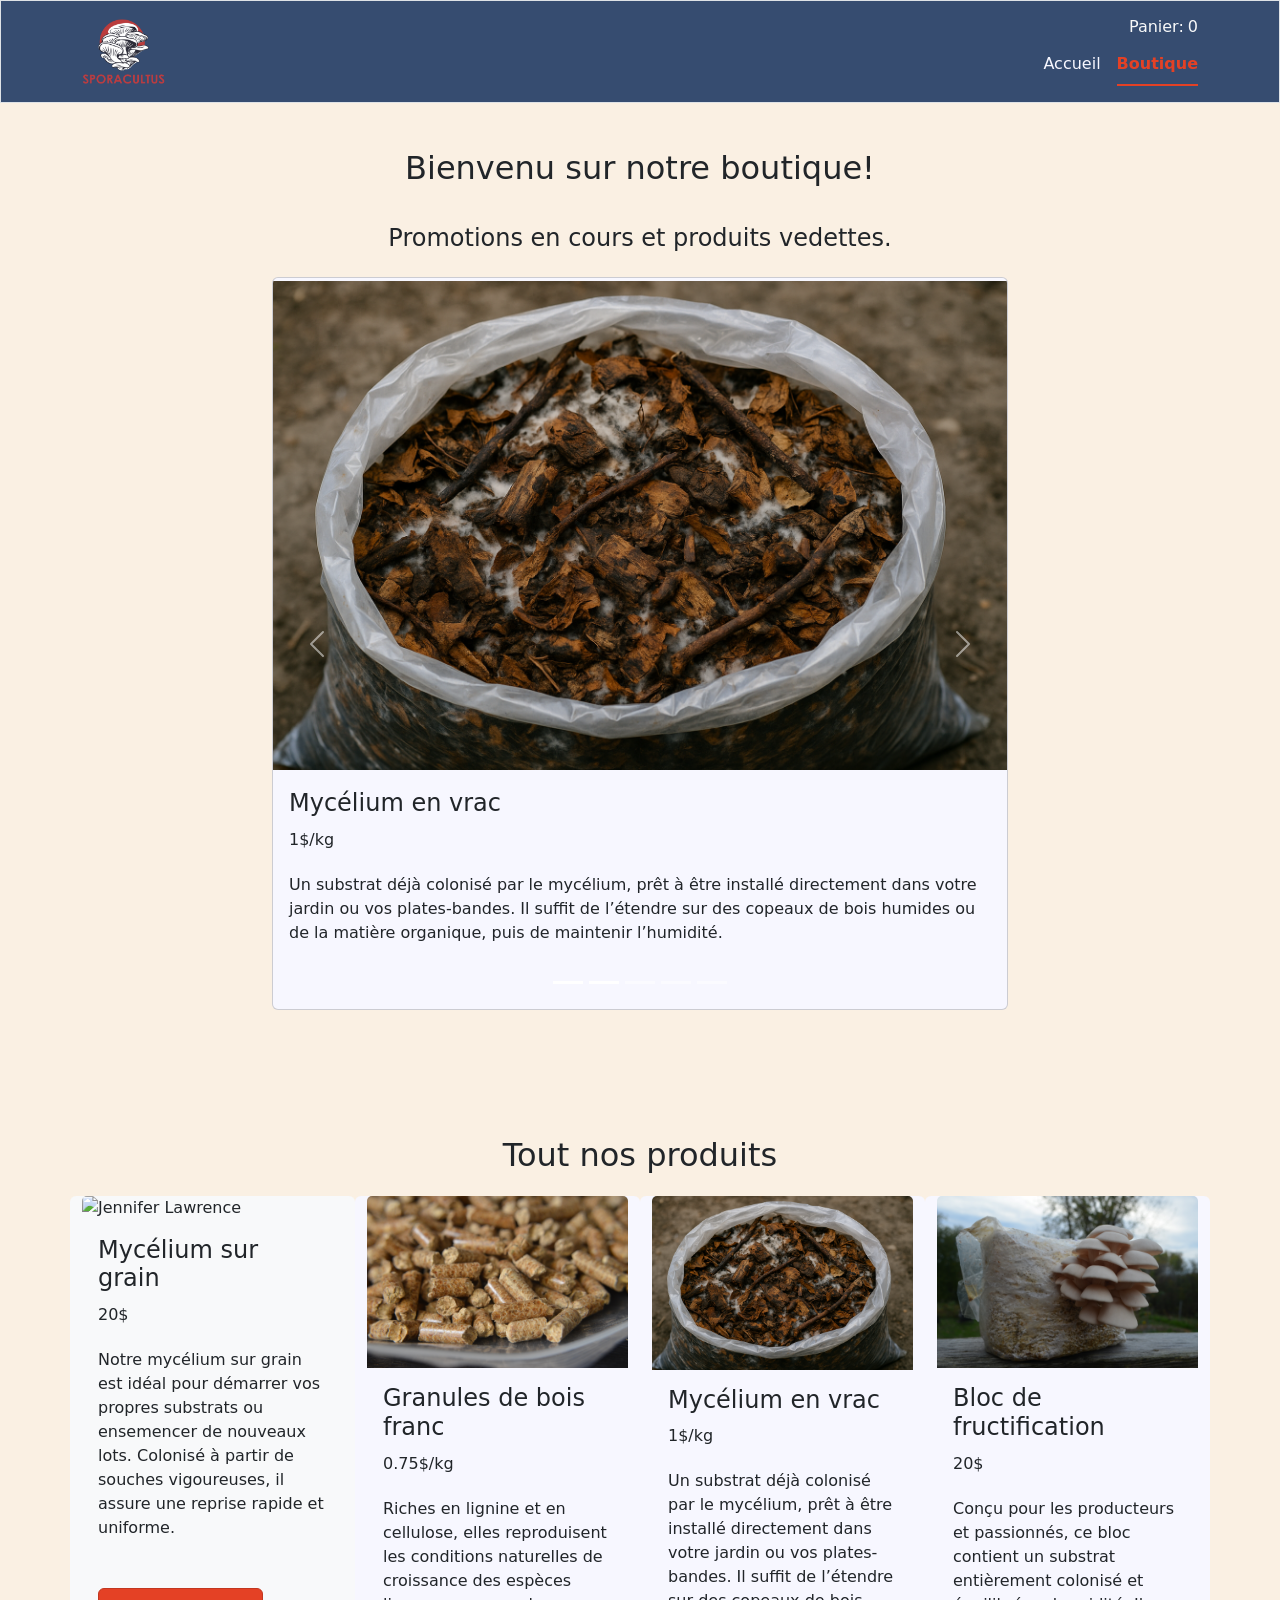
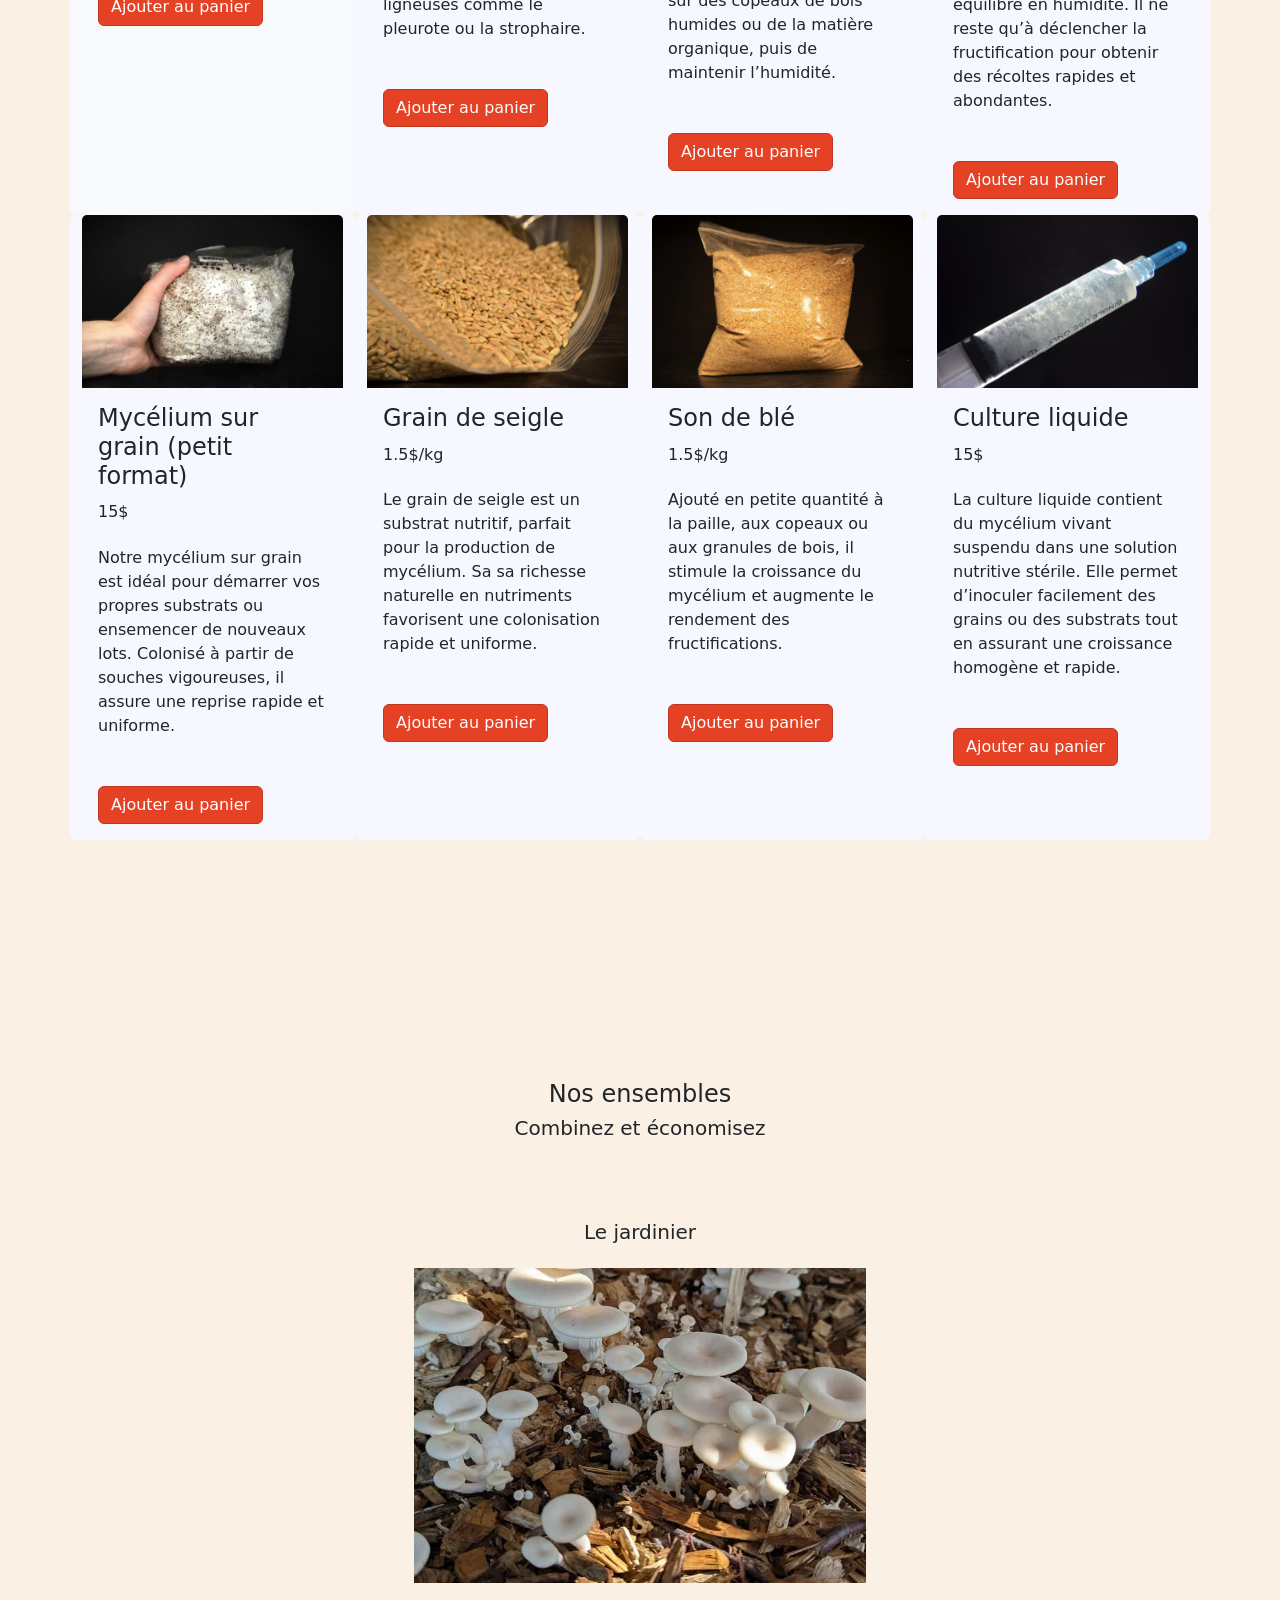
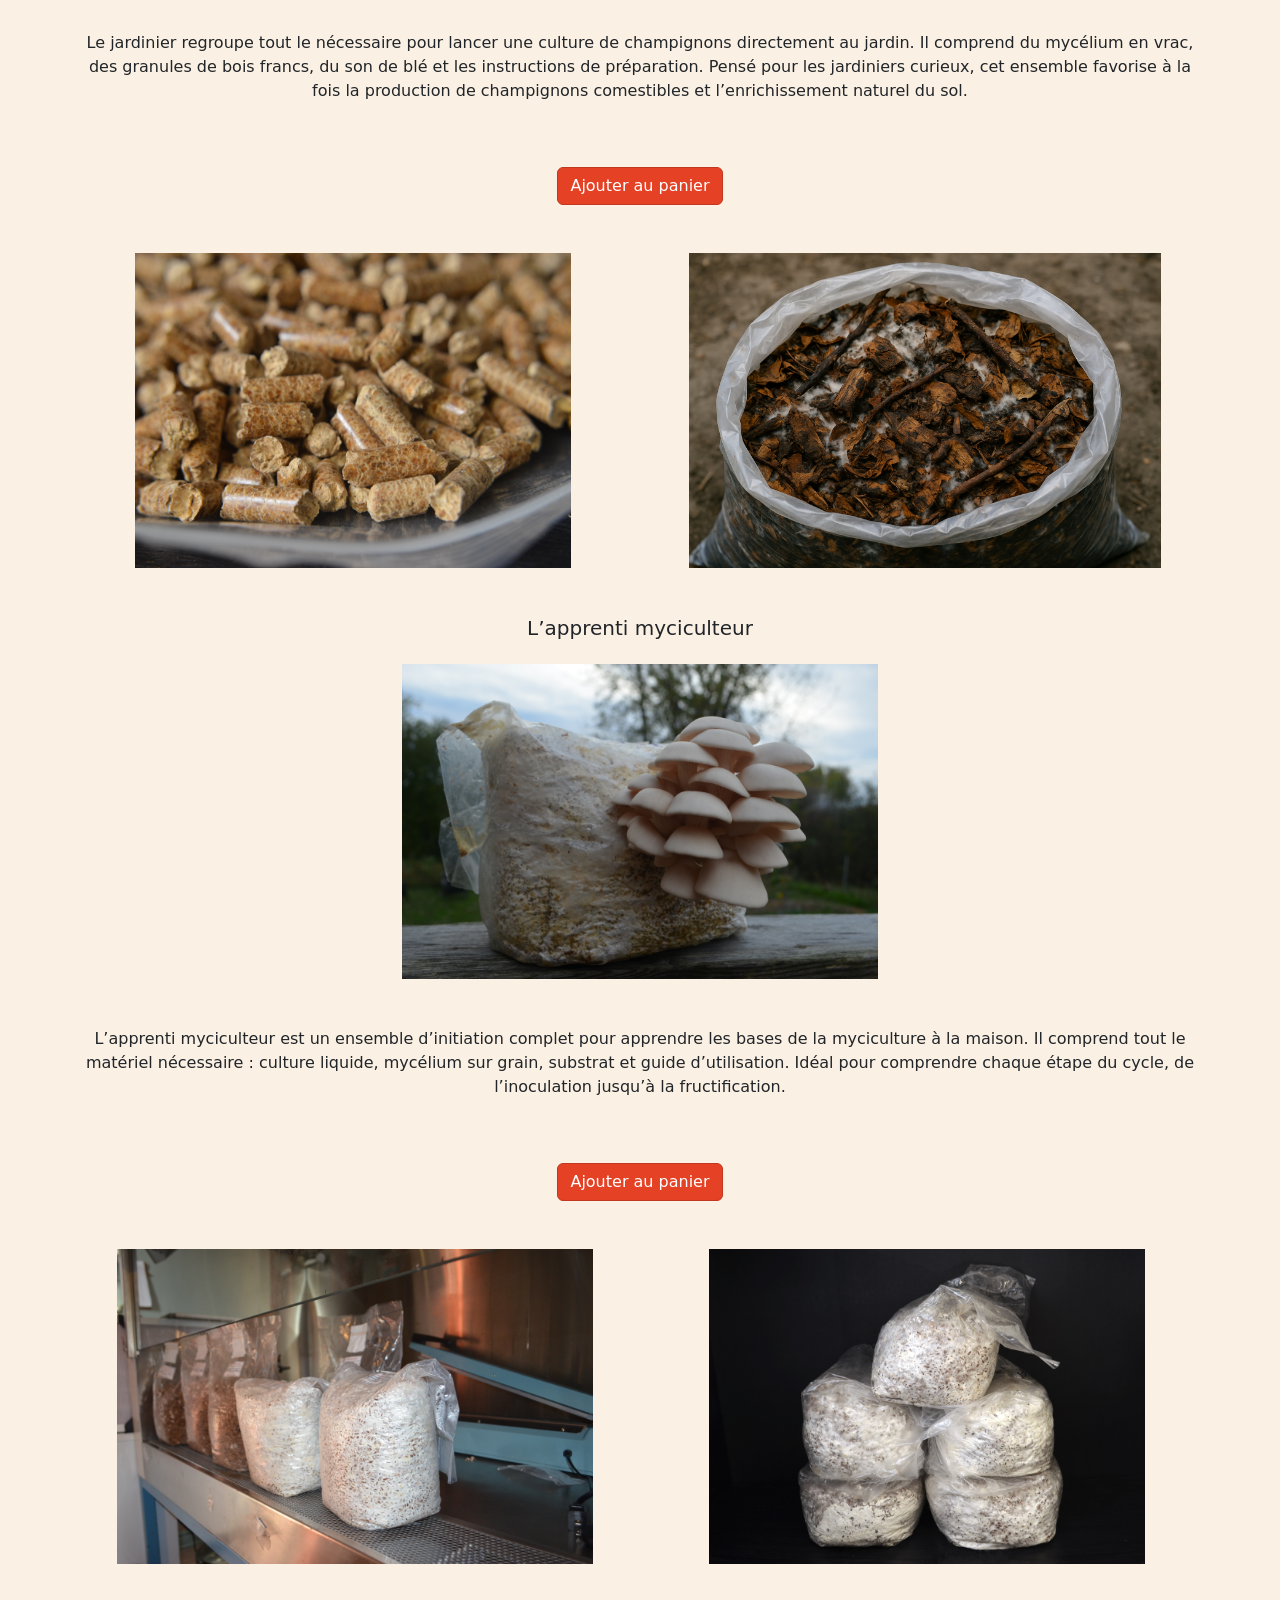
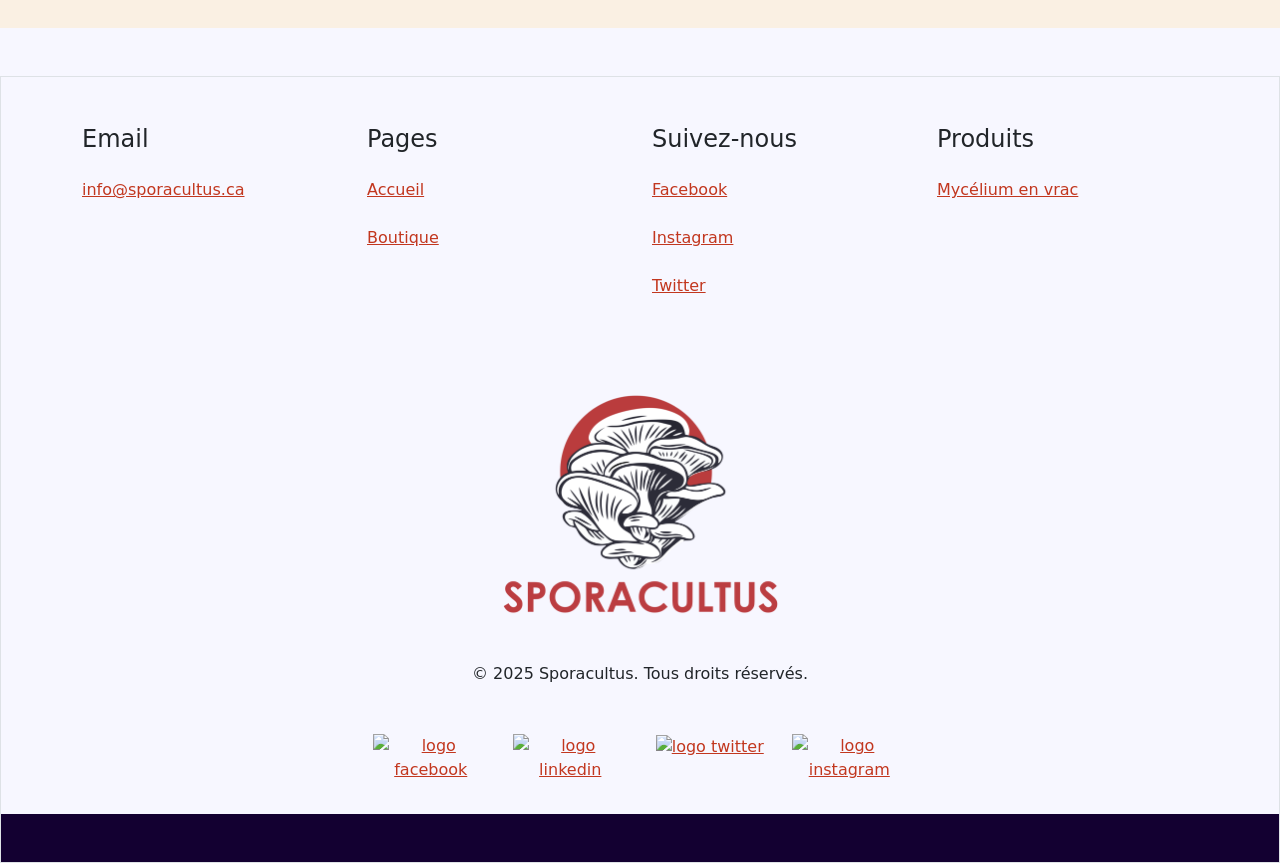
==== commit 7703f949: "Ajout texte boutique" ====
--- a/boutique.html
+++ b/boutique.html
@@ -61,7 +61,7 @@
                                     <div class="card-body">
                                         <h4 class="card-title mb-3">Mycélium sur grain</h4>
                                         <h6 class="card-subtitle mb-4">20$/sac de 2kg</h6>
-                                        <p class="card-text mb-5">Lorem ipsum dolor sit amet, consectetur adipiscing elit. Quisque sed turpis erat. Donec suscipit ante nisl, mattis ornare neque iaculis sed. In lobortis, ligula id luctus pellentesque, tortor enim vestibulum metus, id imperdiet lorem dui ac velit.</p>
+                                        <p class="card-text mb-5">Notre mycélium sur grain est idéal pour démarrer vos propres substrats ou ensemencer de nouveaux lots. Colonisé à partir de souches vigoureuses, il assure une reprise rapide et uniforme..</p>
                                     </div>
                                 </div>
                             </div>
@@ -73,7 +73,8 @@
                                     <div class="card-body">
                                         <h4 class="card-title mb-3">Mycélium en vrac</h4>
                                         <h6 class="card-subtitle mb-4">1$/kg</h6>
-                                        <p class="card-text mb-5">Lorem ipsum dolor sit amet, consectetur adipiscing elit. Quisque sed turpis erat. Donec suscipit ante nisl, mattis ornare neque iaculis sed. In lobortis, ligula id luctus pellentesque, tortor enim vestibulum metus, id imperdiet lorem dui ac velit.</p>
+                                        <p class="card-text mb-5">Un substrat déjà colonisé par le mycélium, prêt à être installé directement dans votre jardin ou vos plates-bandes.
+                                        Il suffit de l’étendre sur des copeaux de bois humides ou de la matière organique, puis de maintenir l’humidité.</p>
                                     </div>
                                 </div>
                             </div>
@@ -97,29 +98,30 @@
                             <img src="img/GSL-pack-crop.JPG" alt="Jennifer Lawrence"
                                 class="card-img-top">
                             <div class="card-body">
+                                <h4 class="card-title mb-3">Mycélium sur grain</h4>
+                                <h6 class="card-subtitle mb-4">20$</h6>
+                                <p class="card-text mb-5">Notre mycélium sur grain est idéal pour démarrer vos propres substrats ou ensemencer de nouveaux lots. Colonisé à partir de souches vigoureuses, il assure une reprise rapide et uniforme.</p>
+                                <button class="btn btn-primary btn-panier">Ajouter au panier</button>
+                            </div>
+                        </div>
+                        <div class="card border-0 col-6 col-md-4 col-lg-3">
+                            <img src="img/hwfp.JPG" alt="Jennifer Lawrence"
+                                class="card-img-top">
+                            <div class="card-body">
+                                <h4 class="card-title mb-3">Granules de bois franc</h4>
+                                <h6 class="card-subtitle mb-4">0.75$/kg</h6>
+                                <p class="card-text mb-5">Riches en lignine et en cellulose, elles reproduisent les conditions naturelles de croissance des espèces ligneuses comme le pleurote ou la strophaire.</p>
+                                <button class="btn btn-primary btn-panier">Ajouter au panier</button>
+                            </div>
+                        </div>
+                        <div class="card border-0 col-6 col-md-4 col-lg-3">
+                            <img src="img/mycelium-en-vrac-crop.png" alt="Jennifer Lawrence"
+                                class="card-img-top">
+                            <div class="card-body">
                                 <h4 class="card-title mb-3">Mycélium en vrac</h4>
                                 <h6 class="card-subtitle mb-4">1$/kg</h6>
-                                <p class="card-text mb-5">ligula id luctus pellentesque, tortor enim vestibulum metus, id imperdiet lorem dui ac velit.</p>
-                                <button class="btn btn-primary btn-panier">Ajouter au panier</button>
-                            </div>
-                        </div>
-                        <div class="card border-0 col-6 col-md-4 col-lg-3">
-                            <img src="img/hwfp.JPG" alt="Jennifer Lawrence"
-                                class="card-img-top">
-                            <div class="card-body">
-                                <h4 class="card-title mb-3">Mycélium en vrac</h4>
-                                <h6 class="card-subtitle mb-4">1$/kg</h6>
-                                <p class="card-text mb-5">Lorem ipsum dolor sit amet, consectetur adipiscing elit. Quisque sed turpis erat. Donec suscipit ante nisl, mattis ornare neque iaculis sed. In lobortis, ligula id luctus pellentesque, tortor enim vestibulum metus, id imperdiet lorem dui ac velit.</p>
-                                <button class="btn btn-primary btn-panier">Ajouter au panier</button>
-                            </div>
-                        </div>
-                        <div class="card border-0 col-6 col-md-4 col-lg-3">
-                            <img src="img/mycelium-en-vrac-crop.png" alt="Jennifer Lawrence"
-                                class="card-img-top">
-                            <div class="card-body">
-                                <h4 class="card-title mb-3">Mycélium en vrac</h4>
-                                <h6 class="card-subtitle mb-4">1$/kg</h6>
-                                <p class="card-text mb-5">Lorem ipsum dolor sit amet, consectetur adipiscing elit. Quisque sed turpis erat. Donec suscipit ante nisl, mattis ornare neque iaculis sed. In lobortis, ligula id luctus pellentesque, tortor enim vestibulum metus, id imperdiet lorem dui ac velit.</p>
+                                <p class="card-text mb-5">Un substrat déjà colonisé par le mycélium, prêt à être installé directement dans votre jardin ou vos plates-bandes.
+                                Il suffit de l’étendre sur des copeaux de bois humides ou de la matière organique, puis de maintenir l’humidité.</p>
                                 <button class="btn btn-primary btn-panier">Ajouter au panier</button>
                             </div>
                         </div>
@@ -127,9 +129,9 @@
                             <img src="img/pleurote-exterieur-automne.JPG" alt="Jennifer Lawrence"
                                 class="card-img-top">
                             <div class="card-body">
-                                <h4 class="card-title mb-3">Mycélium en vrac</h4>
-                                <h6 class="card-subtitle mb-4">1$/kg</h6>
-                                <p class="card-text mb-5">Lorem ipsum dolor sit amet, consectetur adipiscing elit. Quisque sed turpis erat. Donec suscipit ante nisl, mattis ornare neque iaculis sed. In lobortis, ligula id luctus pellentesque, tortor enim vestibulum metus, id imperdiet lorem dui ac velit.</p>
+                                <h4 class="card-title mb-3">Bloc de fructification</h4>
+                                <h6 class="card-subtitle mb-4">20$</h6>
+                                <p class="card-text mb-5">Conçu pour les producteurs et passionnés, ce bloc contient un substrat entièrement colonisé et équilibré en humidité. Il ne reste qu’à déclencher la fructification pour obtenir des récoltes rapides et abondantes.</p>
                                 <button class="btn btn-primary btn-panier">Ajouter au panier</button>
                             </div>
                         </div>
@@ -137,9 +139,9 @@
                             <img src="img/GSM-C.JPG" alt="Jennifer Lawrence"
                                 class="card-img-top">
                             <div class="card-body">
-                                <h4 class="card-title mb-3">Mycélium en vrac</h4>
-                                <h6 class="card-subtitle mb-4">1$/kg</h6>
-                                <p class="card-text mb-5">Lorem ipsum dolor sit amet, consectetur adipiscing elit. Quisque sed turpis erat. Donec suscipit ante nisl, mattis ornare neque iaculis sed. In lobortis, ligula id luctus pellentesque, tortor enim vestibulum metus, id imperdiet lorem dui ac velit.</p>
+                                <h4 class="card-title mb-3">Mycélium sur grain (petit format)</h4>
+                                <h6 class="card-subtitle mb-4">15$</h6>
+                                <p class="card-text mb-5">Notre mycélium sur grain est idéal pour démarrer vos propres substrats ou ensemencer de nouveaux lots. Colonisé à partir de souches vigoureuses, il assure une reprise rapide et uniforme.</p>
                                 <button class="btn btn-primary btn-panier">Ajouter au panier</button>
                             </div>
                         </div>
@@ -147,9 +149,9 @@
                             <img src="img/Seigle.JPG" alt="Jennifer Lawrence"
                                 class="card-img-top">
                             <div class="card-body">
-                                <h4 class="card-title mb-3">Mycélium en vrac</h4>
-                                <h6 class="card-subtitle mb-4">1$/kg</h6>
-                                <p class="card-text mb-5">Lorem ipsum dolor sit amet, consectetur adipiscing elit. Quisque sed turpis erat. Donec suscipit ante nisl, mattis ornare neque iaculis sed. In lobortis, ligula id luctus pellentesque, tortor enim vestibulum metus, id imperdiet lorem dui ac velit.</p>
+                                <h4 class="card-title mb-3">Grain de seigle</h4>
+                                <h6 class="card-subtitle mb-4">1.5$/kg</h6>
+                                <p class="card-text mb-5">Le grain de seigle est un substrat nutritif, parfait pour la production de mycélium. Sa sa richesse naturelle en nutriments favorisent une colonisation rapide et uniforme.</p>
                                 <button class="btn btn-primary btn-panier">Ajouter au panier</button>
                             </div>
                         </div>
@@ -157,9 +159,9 @@
                             <img src="img/Son.JPG" alt="Jennifer Lawrence"
                                 class="card-img-top">
                             <div class="card-body">
-                                <h4 class="card-title mb-3">Mycélium en vrac</h4>
-                                <h6 class="card-subtitle mb-4">1$/kg</h6>
-                                <p class="card-text mb-5">Lorem ipsum dolor sit amet, consectetur adipiscing elit. Quisque sed turpis erat. Donec suscipit ante nisl, mattis ornare neque iaculis sed. In lobortis, ligula id luctus pellentesque, tortor enim vestibulum metus, id imperdiet lorem dui ac velit.</p>
+                                <h4 class="card-title mb-3">Son de blé</h4>
+                                <h6 class="card-subtitle mb-4">1.5$/kg</h6>
+                                <p class="card-text mb-5">Ajouté en petite quantité à la paille, aux copeaux ou aux granules de bois, il stimule la croissance du mycélium et augmente le rendement des fructifications.</p>
                                 <button class="btn btn-primary btn-panier">Ajouter au panier</button>
                             </div>
                         </div>
@@ -167,9 +169,9 @@
                             <img src="img/CLS.png" alt="Jennifer Lawrence"
                                 class="card-img-top">
                             <div class="card-body">
-                                <h4 class="card-title mb-3">Mycélium en vrac</h4>
-                                <h6 class="card-subtitle mb-4">1$/kg</h6>
-                                <p class="card-text mb-5">Lorem ipsum dolor sit amet, consectetur adipiscing elit. Quisque sed turpis erat. Donec suscipit ante nisl, mattis ornare neque iaculis sed. In lobortis, ligula id luctus pellentesque, tortor enim vestibulum metus, id imperdiet lorem dui ac velit.</p>
+                                <h4 class="card-title mb-3">Culture liquide</h4>
+                                <h6 class="card-subtitle mb-4">15$</h6>
+                                <p class="card-text mb-5">La culture liquide contient du mycélium vivant suspendu dans une solution nutritive stérile. Elle permet d’inoculer facilement des grains ou des substrats tout en assurant une croissance homogène et rapide.</p>
                                 <button class="btn btn-primary btn-panier">Ajouter au panier</button>
                             </div>
                         </div>
@@ -190,7 +192,8 @@
                                     <img class="w-100 object-fit-contain ensemble__image" src="img/mycelium-en-vrac-fructification.jpg" alt="">
                                 </div>
                                 <div class="col-12">
-                                    <p class="py-5" id="texte-gauche">Praesent eget neque et enim facilisis sollicitudin fermentum eu odio. Duis augue urna, lobortis sit amet libero at, feugiat fringilla.</p>
+                                    <p class="py-5" id="texte-gauche">Le jardinier regroupe tout le nécessaire pour lancer une culture de champignons directement au jardin. Il comprend du mycélium en vrac, des granules de bois francs, du son de blé et les instructions de préparation.
+                                    Pensé pour les jardiniers curieux, cet ensemble favorise à la fois la production de champignons comestibles et l’enrichissement naturel du sol.</p>
                                 </div>
                                 <div class="d-xxl-none d-inline col-12">
                                     <button class="mb-5 btn btn-primary btn-panier">Ajouter au panier</button>
@@ -213,7 +216,9 @@
                                     <img class="w-100 object-fit-contain ensemble__image" src="img/pleurote-exterieur-automne.JPG" alt="">
                                 </div>
                                 <div class="col-12">
-                                    <p class="py-5 text-xxl-end" id="texte-droite">Praesent eget neque et enim facilisis sollicitudin fermentum eu odio.Praesent eget neque et enim facilisis sollicitudin fermentum eu odio.Praesent eget neque et enim facilisis sollicitudin fermentum eu odio.</p>
+                                    <p class="py-5 text-xxl-end" id="texte-droite">L’apprenti myciculteur est un ensemble d’initiation complet pour apprendre les bases de la myciculture à la maison.
+
+                                    Il comprend tout le matériel nécessaire : culture liquide, mycélium sur grain, substrat et guide d’utilisation. Idéal pour comprendre chaque étape du cycle, de l’inoculation jusqu’à la fructification.</p>
                                 </div>
                                 <div class="col-12">
                                     <button class="mb-5 d-xxl-none d-inline btn btn-primary btn-panier">Ajouter au panier</button>
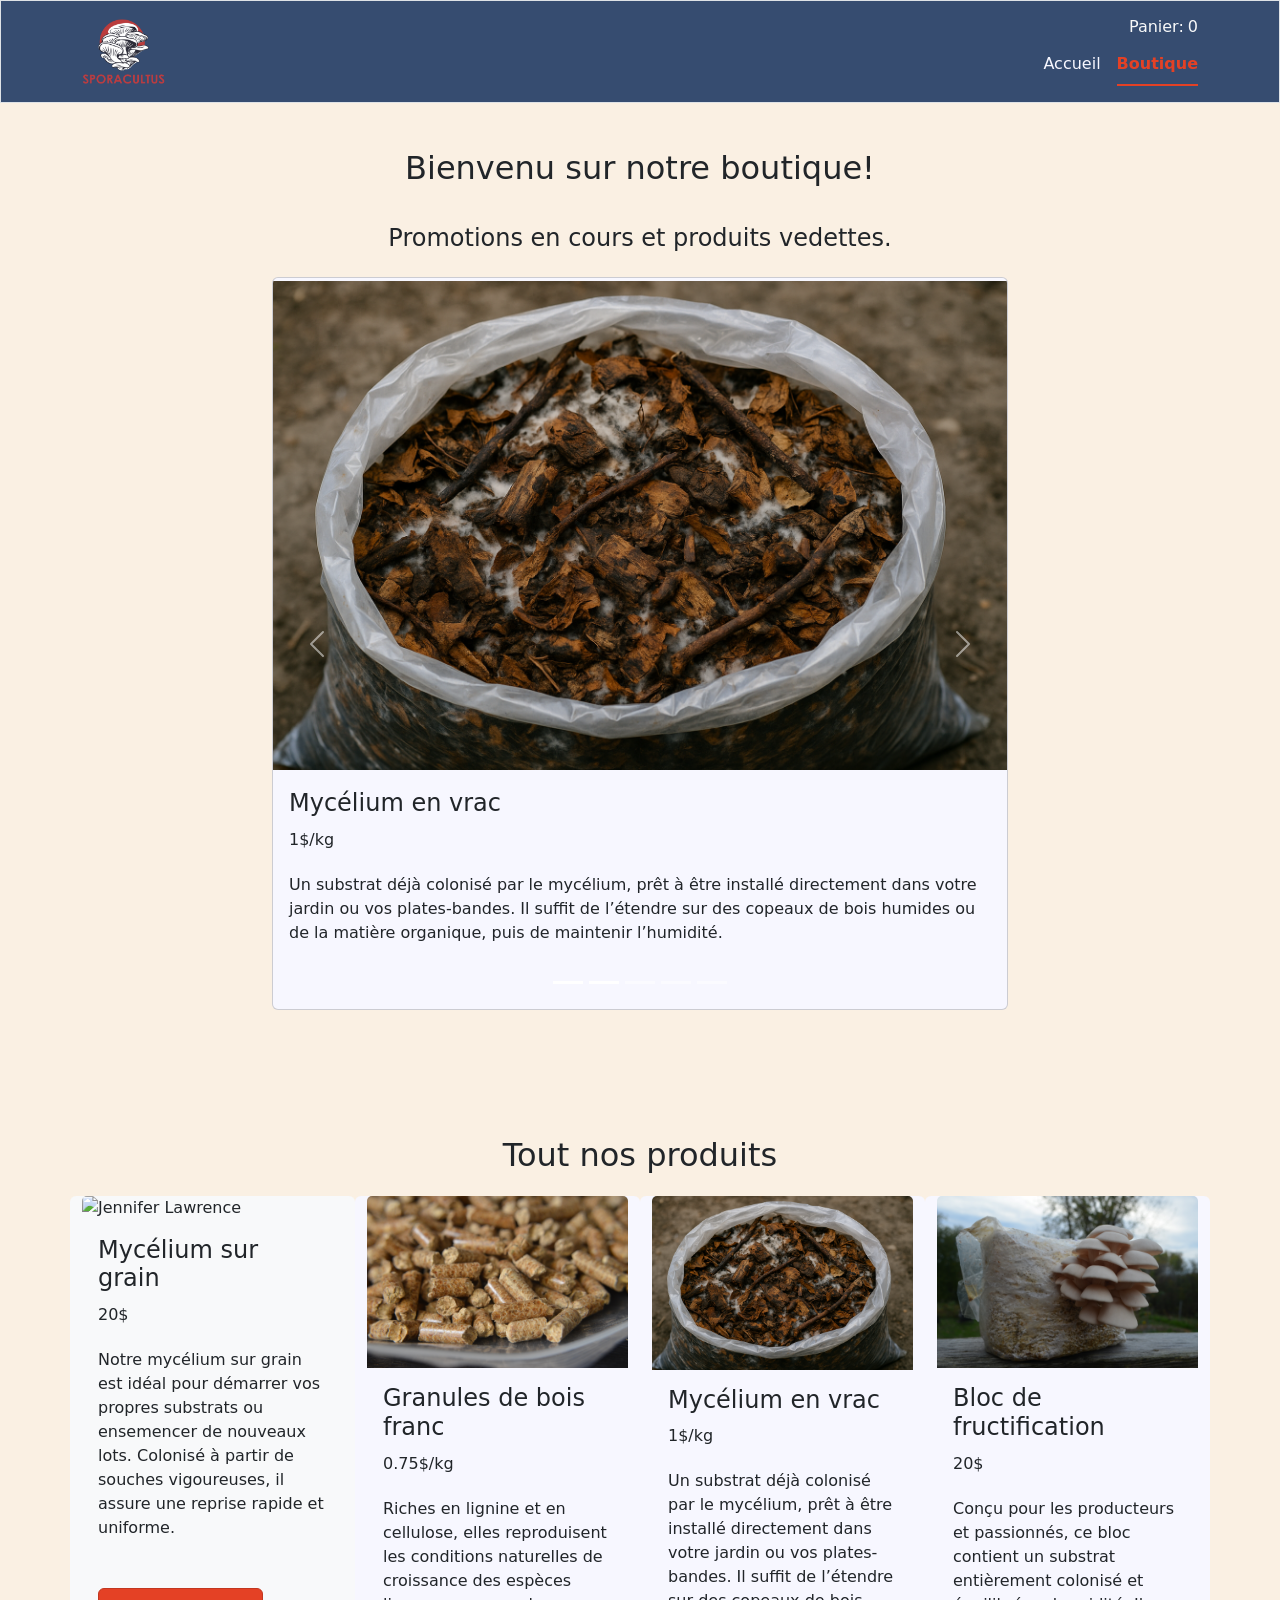
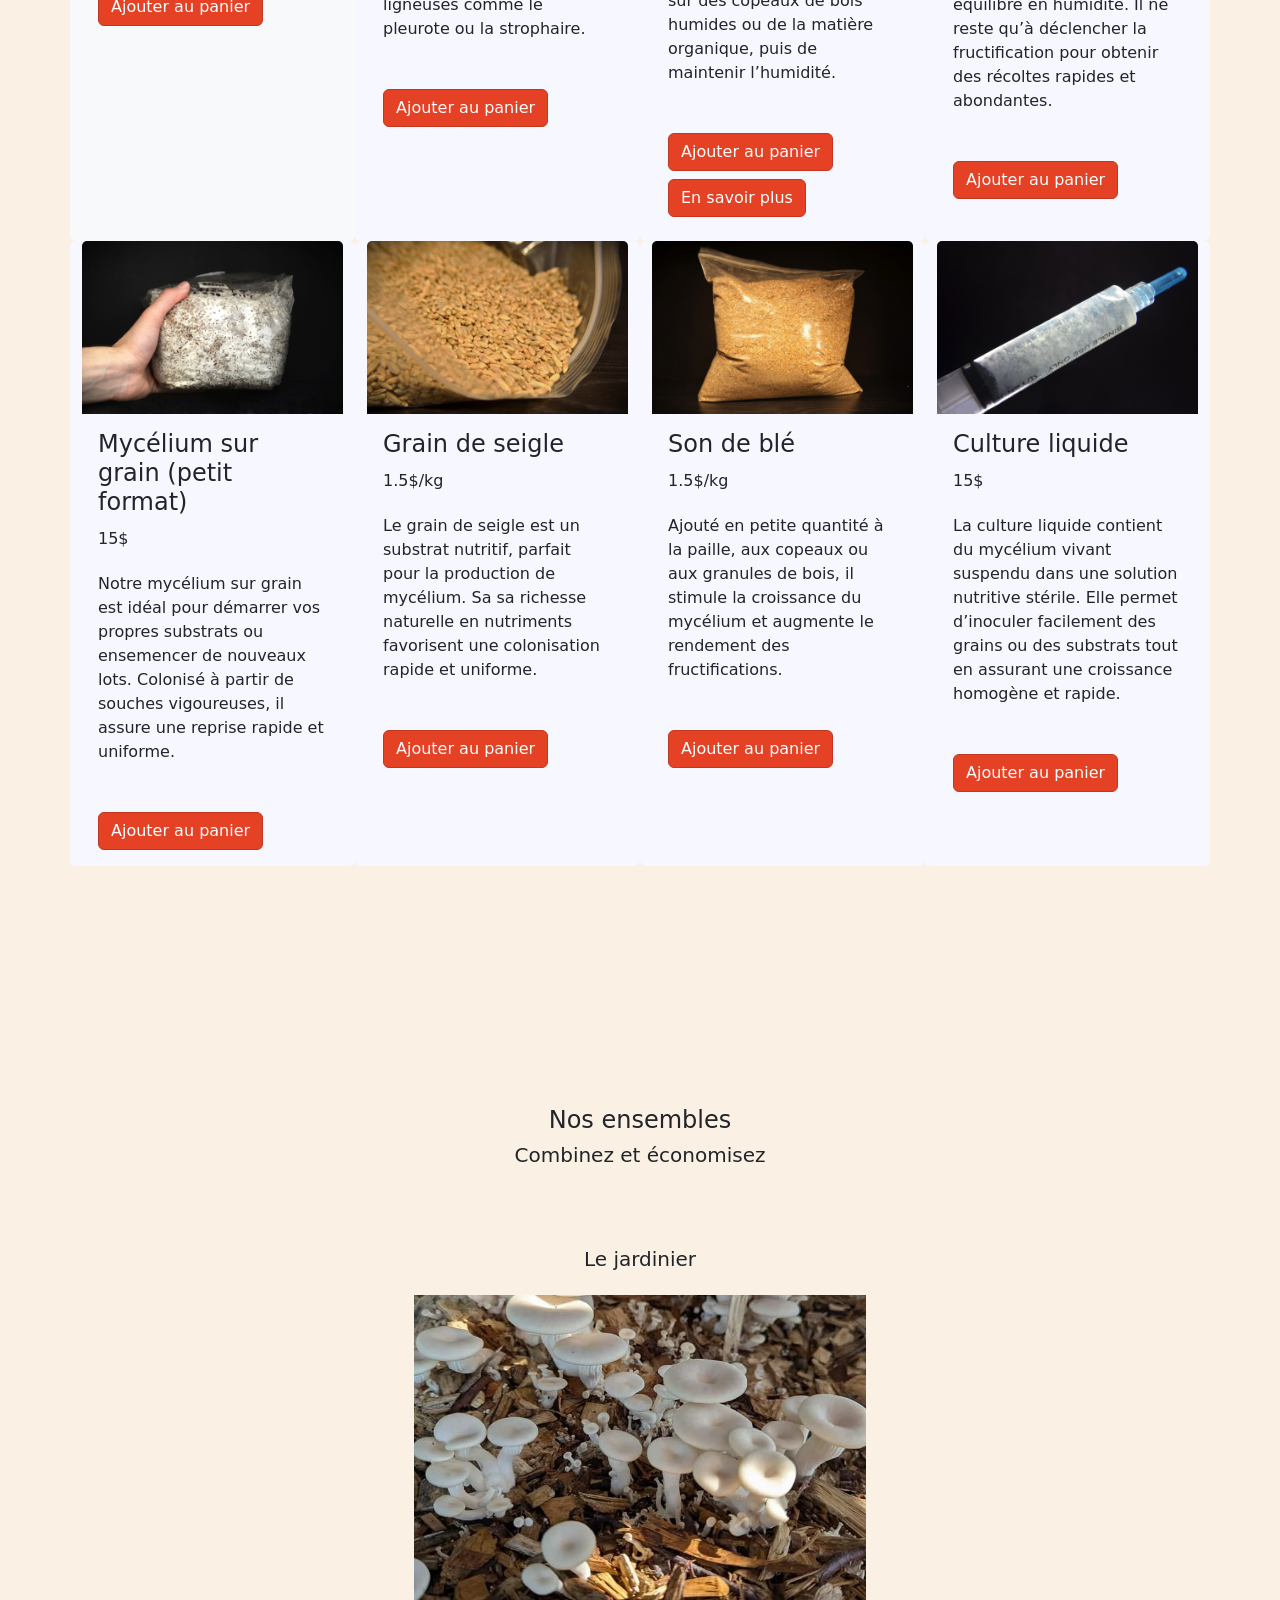
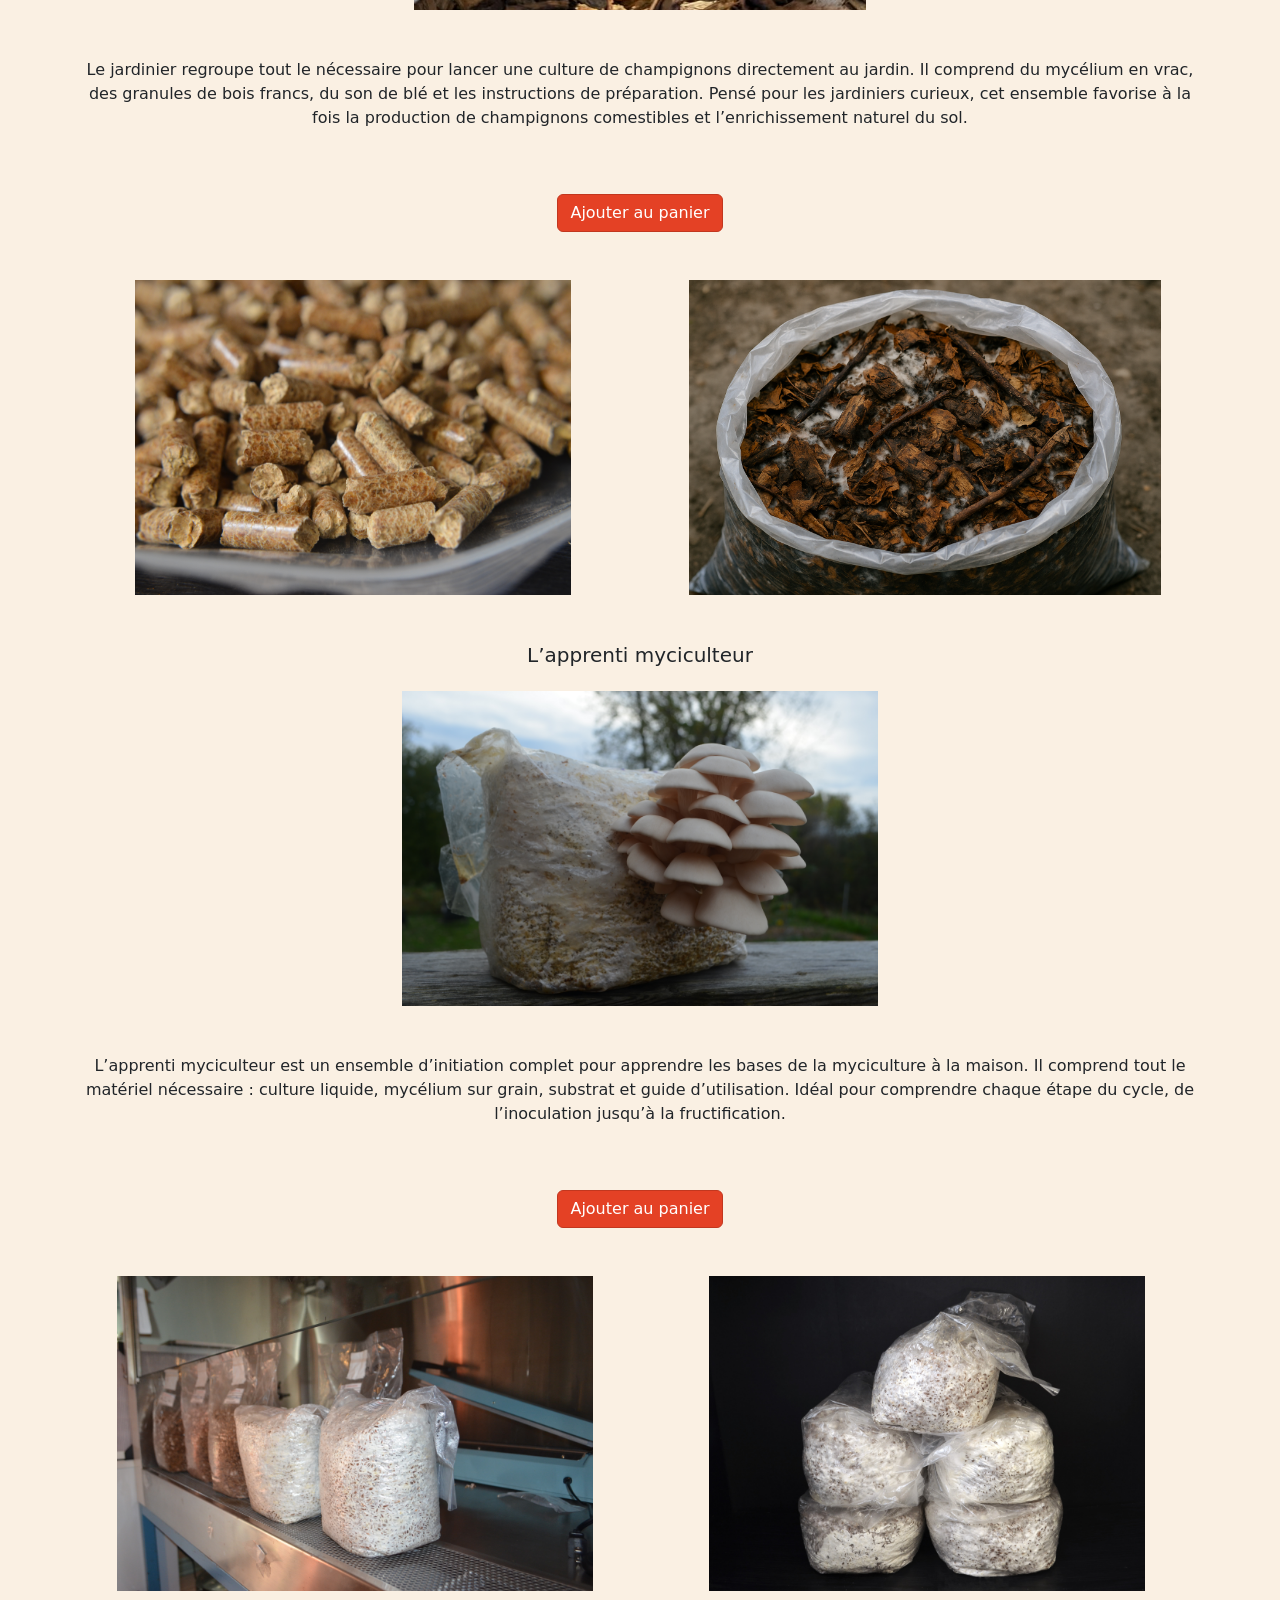
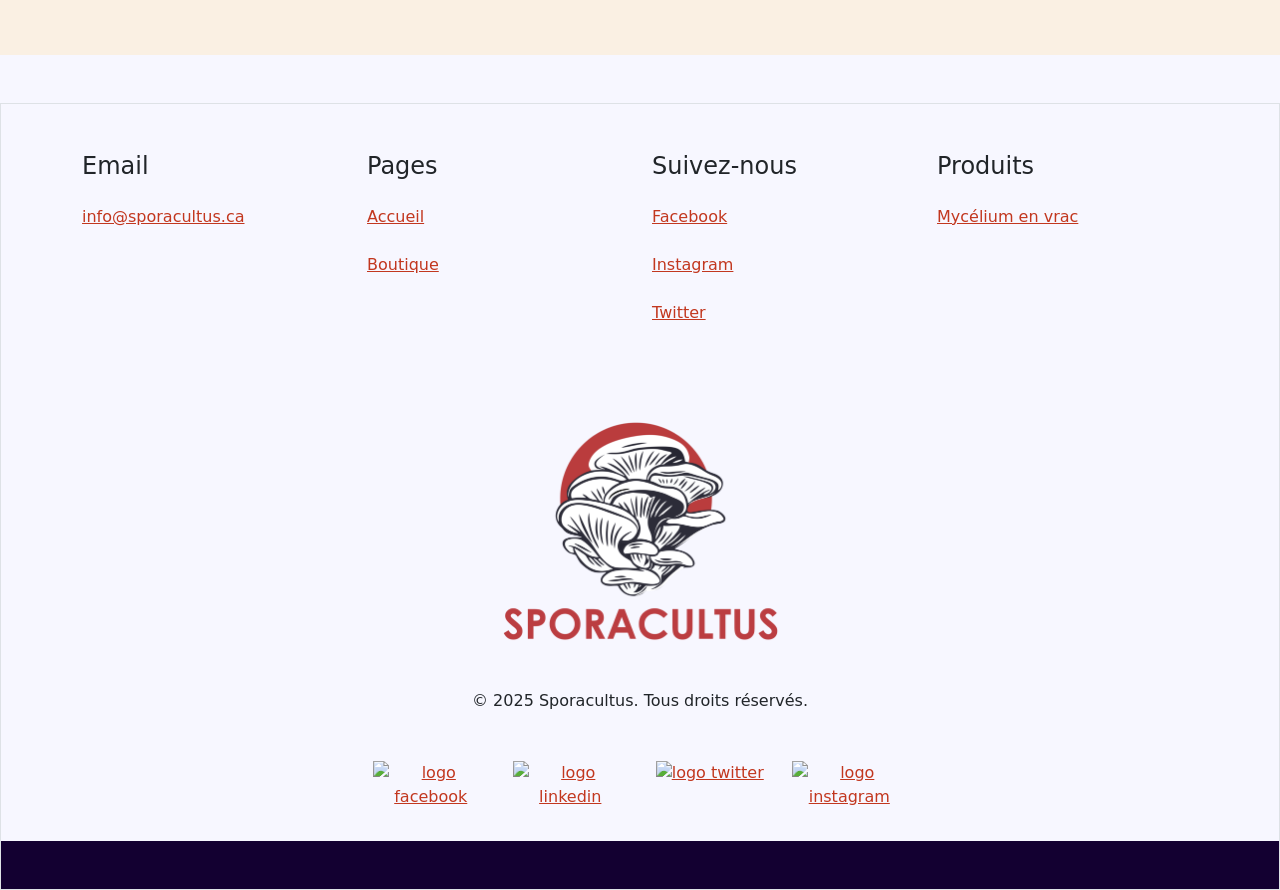
==== commit 0c706e73: "Ajout bouton vers page mycelium-en-vrac" ====
--- a/boutique.html
+++ b/boutique.html
@@ -123,6 +123,7 @@
                                 <p class="card-text mb-5">Un substrat déjà colonisé par le mycélium, prêt à être installé directement dans votre jardin ou vos plates-bandes.
                                 Il suffit de l’étendre sur des copeaux de bois humides ou de la matière organique, puis de maintenir l’humidité.</p>
                                 <button class="btn btn-primary btn-panier">Ajouter au panier</button>
+                                <a class="btn btn-primary my-2" href="mycelium-en-vrac.html">En savoir plus</a>
                             </div>
                         </div>
                         <div class="card border-0 col-6 col-md-4 col-lg-3">
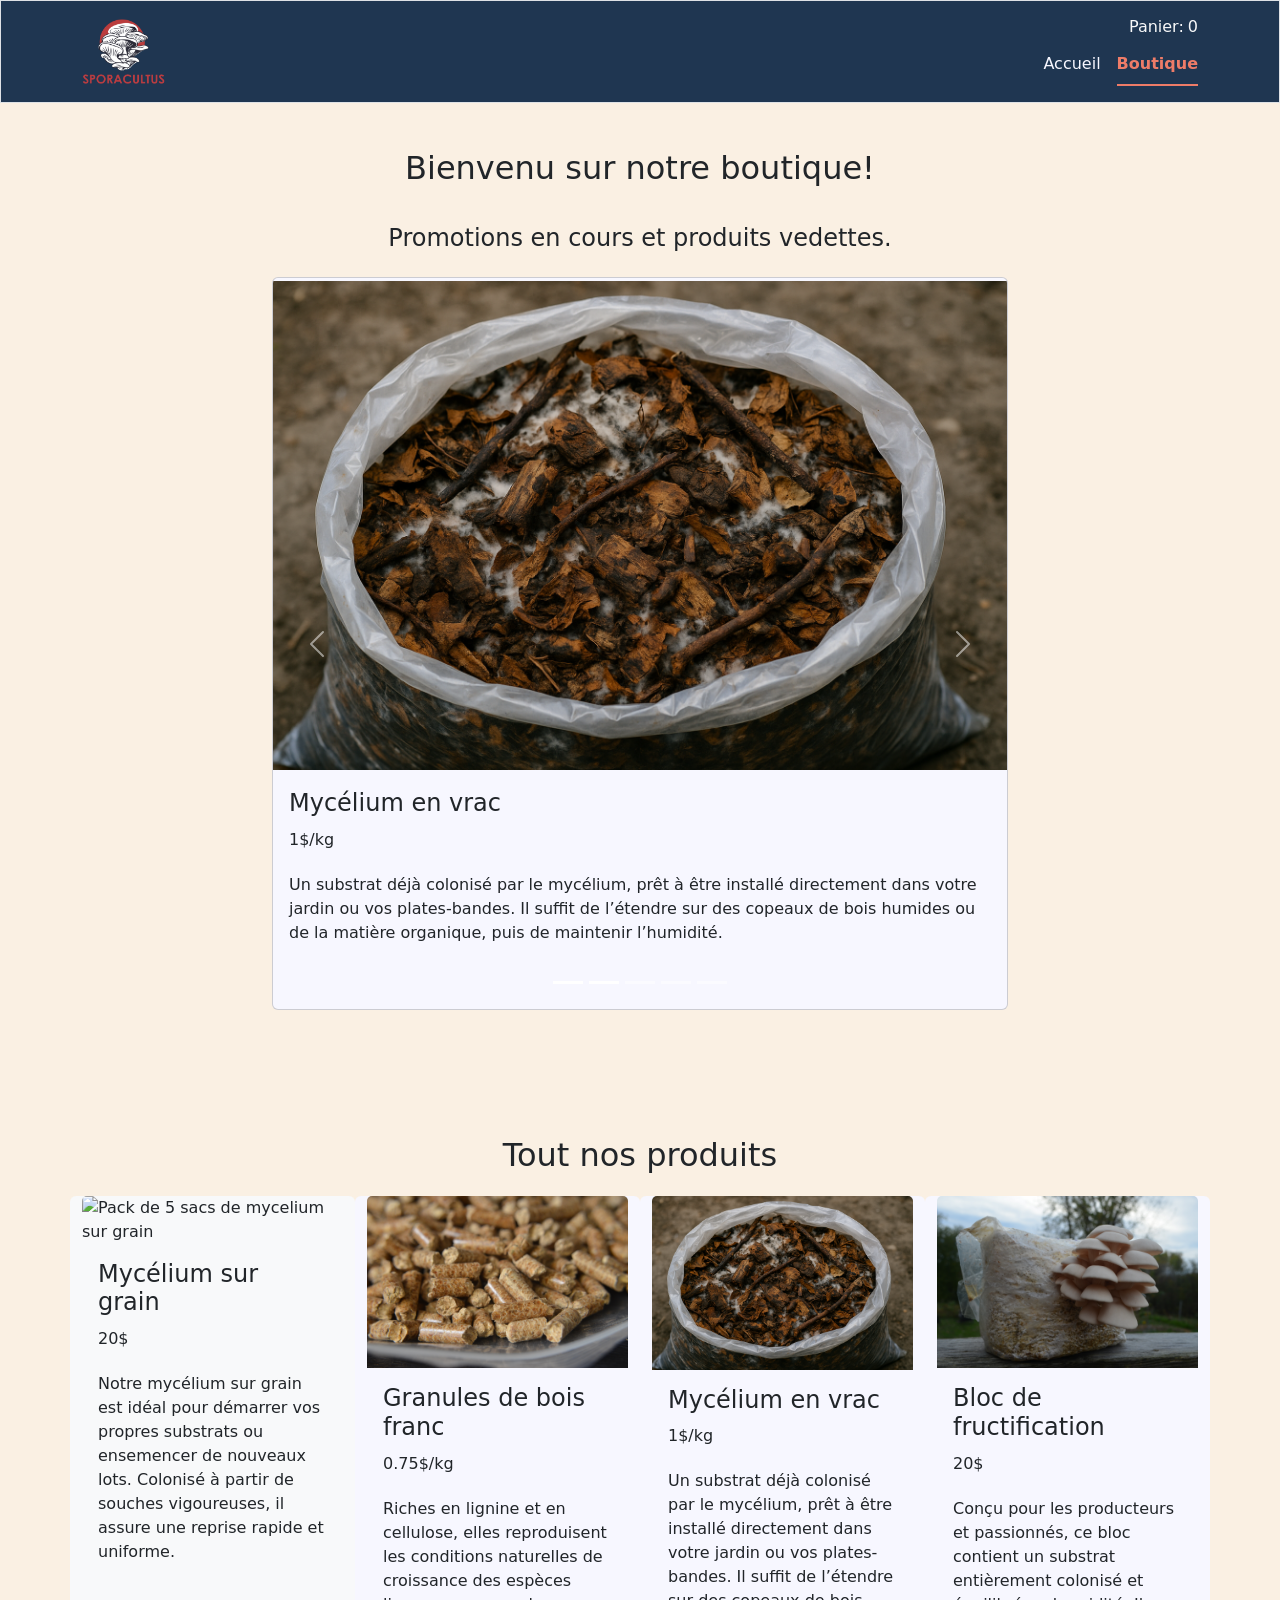
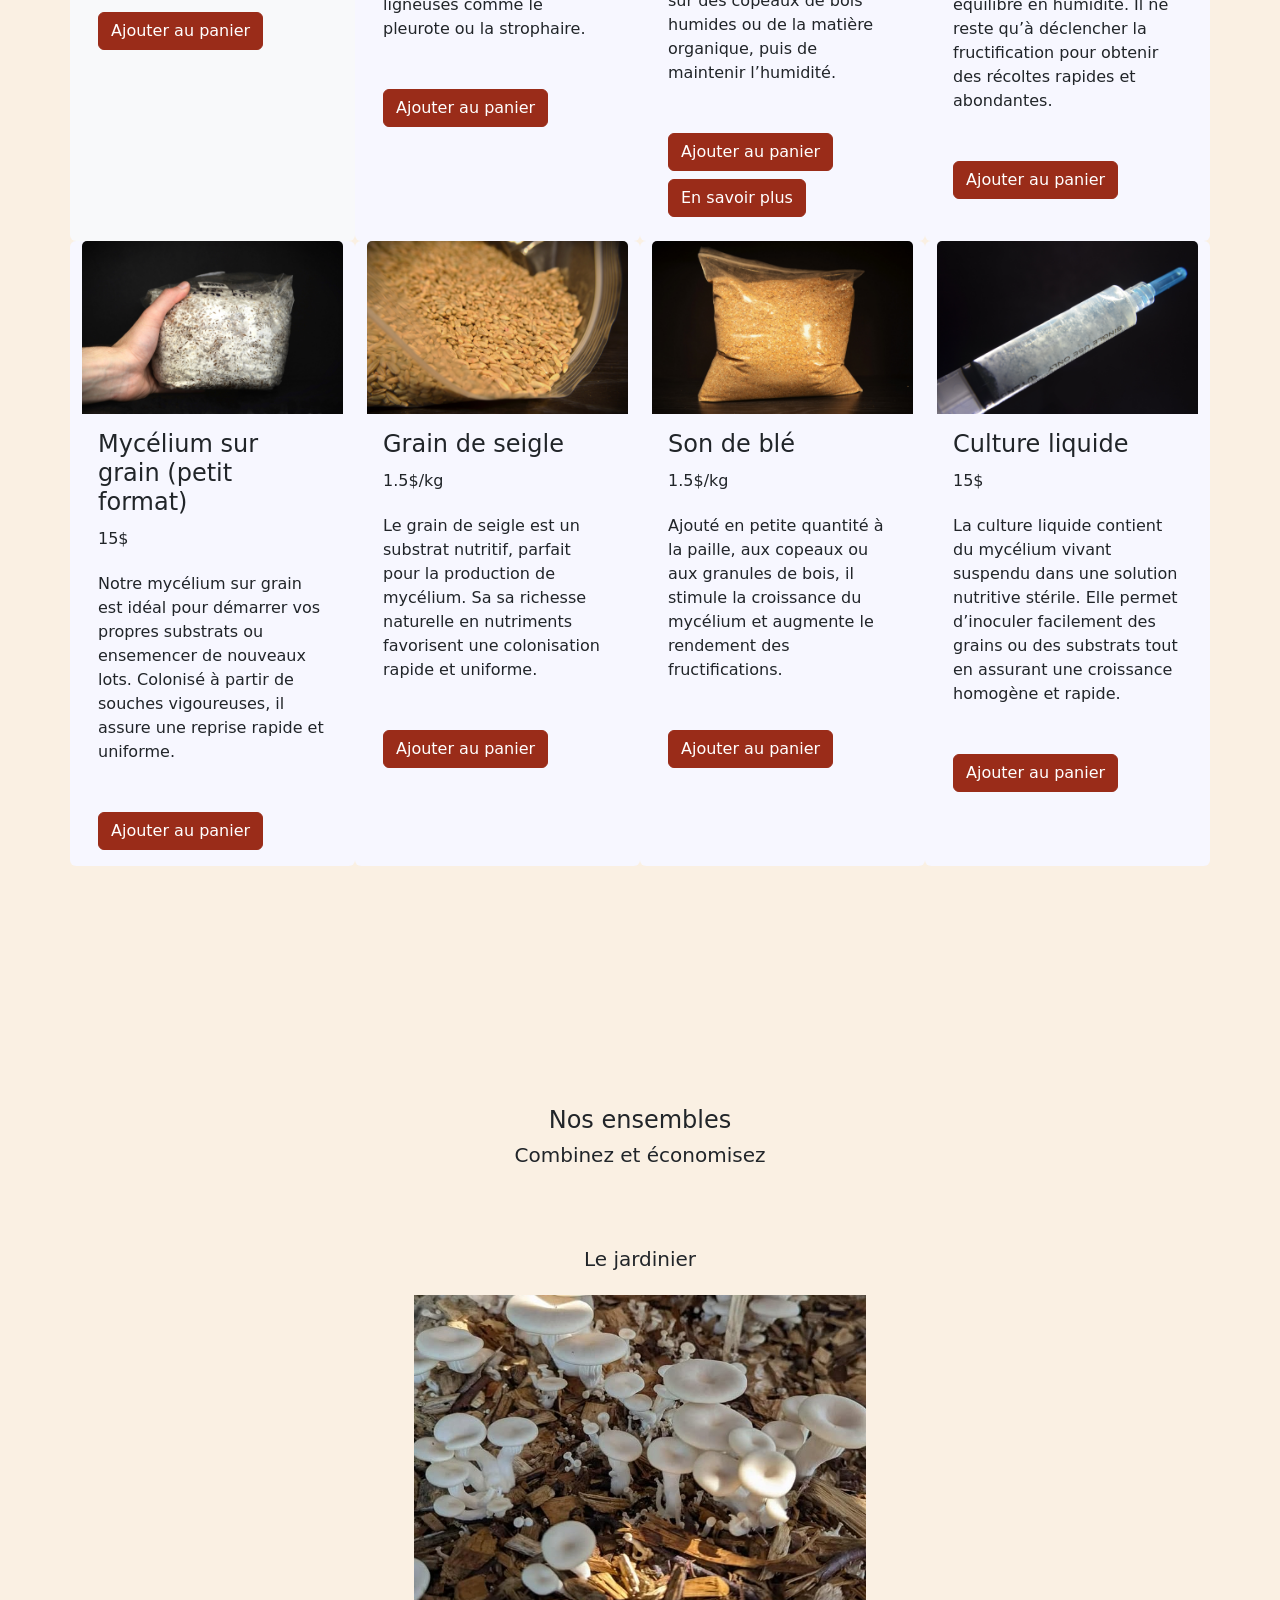
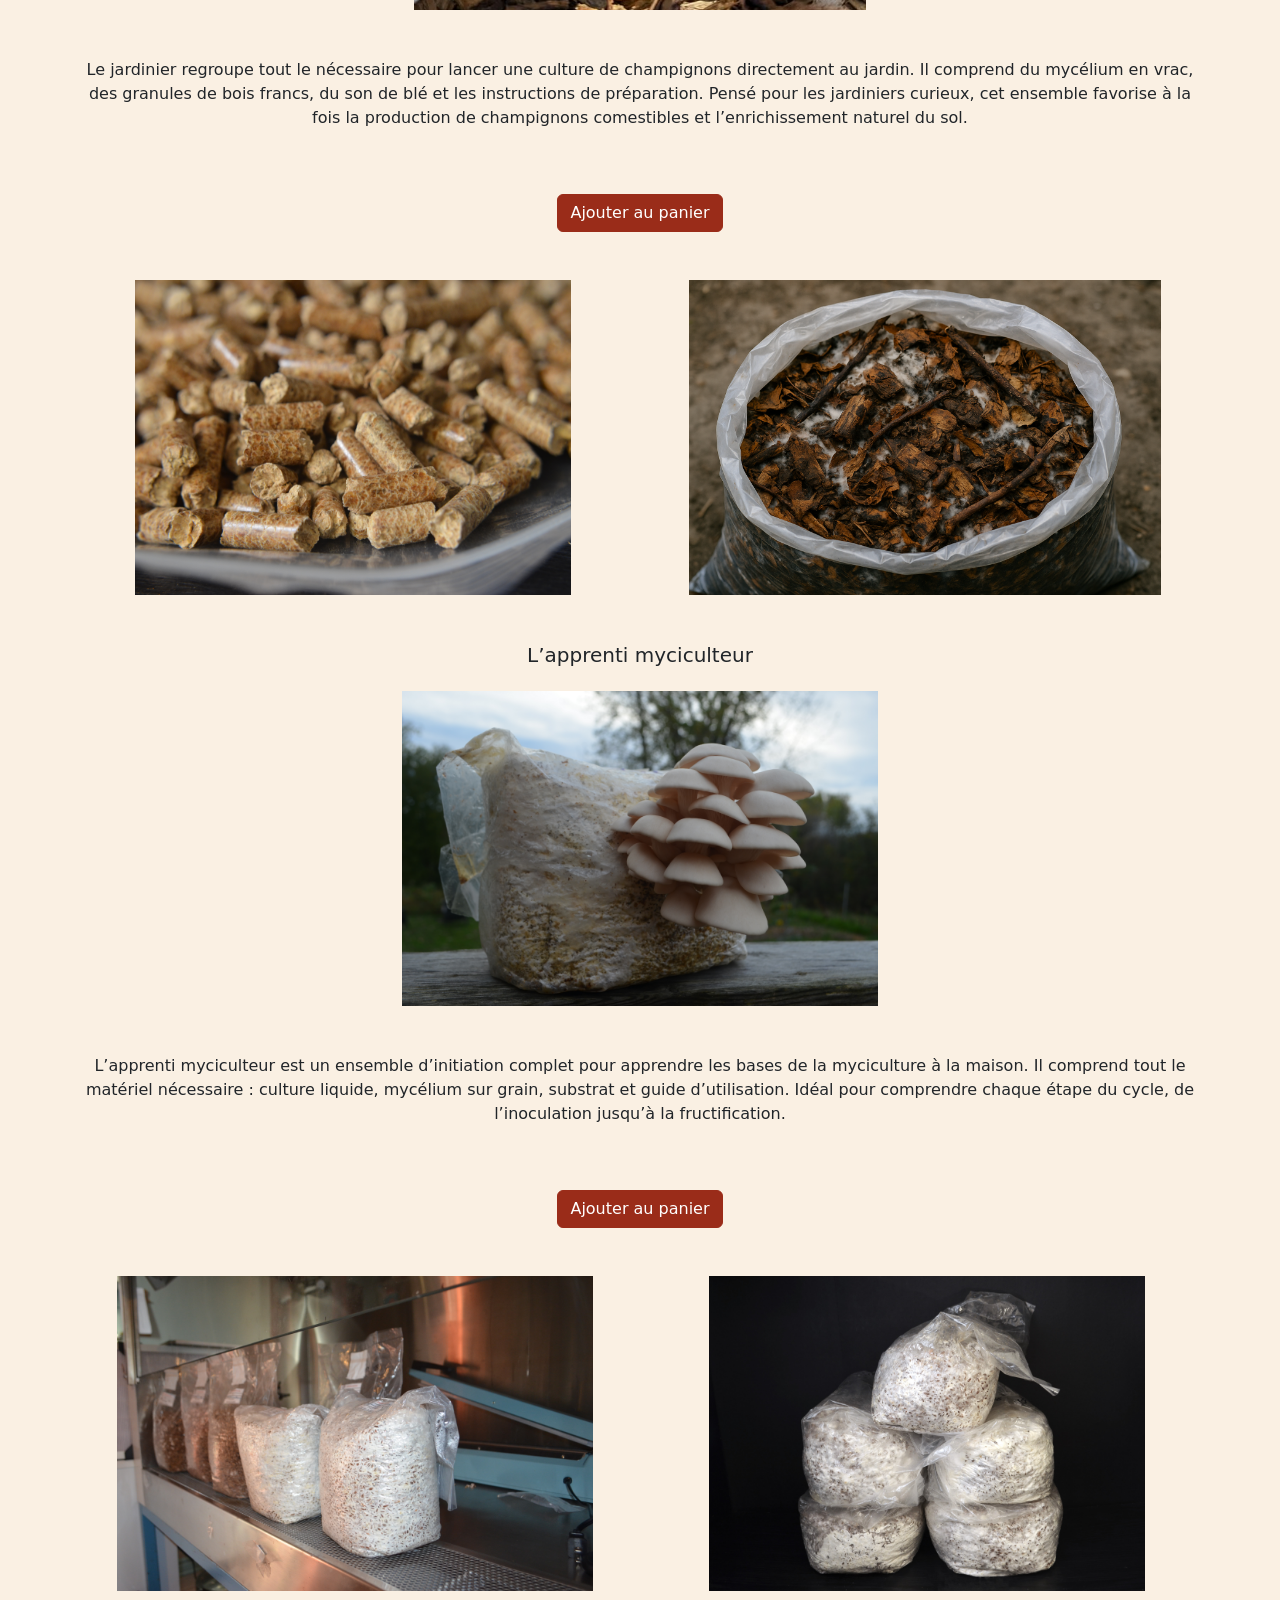
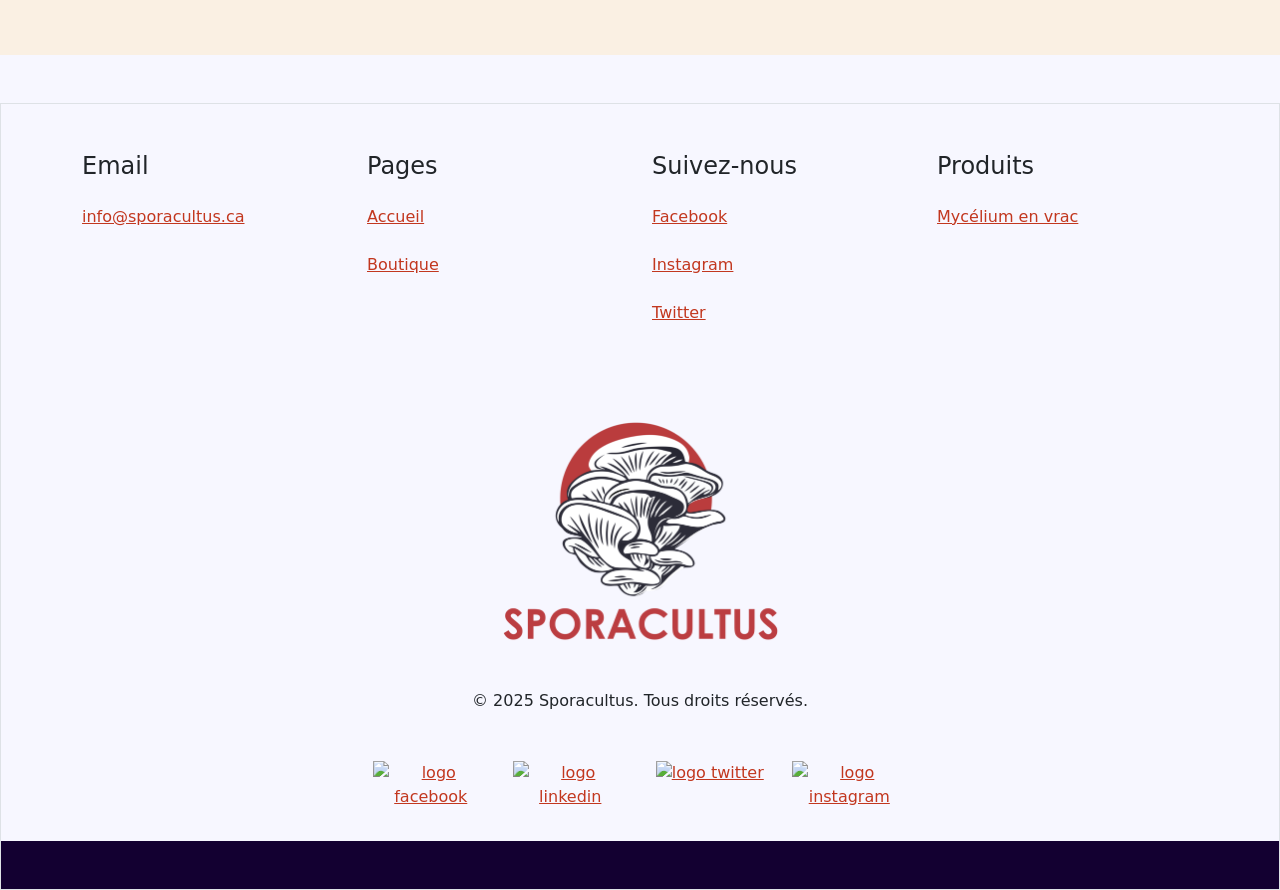
==== commit 17799204: "Ajout alt images" ====
--- a/boutique.html
+++ b/boutique.html
@@ -56,7 +56,7 @@
                         <div class="carousel-inner">
                             <div class="carousel-item active" data-bs-interval="2000">
                                 <div class="card">
-                                    <img src="img/GSL-pack-crop.JPG" alt="Jennifer Lawrence"
+                                    <img src="img/GSL-pack-crop.JPG" alt="Pack de 5 sacs de mycelium sur grain"
                                         class="card-img-top">
                                     <div class="card-body">
                                         <h4 class="card-title mb-3">Mycélium sur grain</h4>
@@ -68,8 +68,7 @@
                                 
                             <div class="carousel-item" data-bs-interval="3800">
                                 <div class="card">
-                                    <img src="img/mycelium-en-vrac.png" alt="Jennifer Lawrence"
-                                        class="card-img-top">
+                                    <img src="img/mycelium-en-vrac.png" alt="mycelium en vrac dans un sac de plastique" class="card-img-top">
                                     <div class="card-body">
                                         <h4 class="card-title mb-3">Mycélium en vrac</h4>
                                         <h6 class="card-subtitle mb-4">1$/kg</h6>
@@ -95,7 +94,7 @@
                     <h1 class="text-center">Tout nos produits</h1>
                     <div class="row justify-content-center">
                         <div class="card border-0 col-6 col-md-4 col-lg-3 bg-light">
-                            <img src="img/GSL-pack-crop.JPG" alt="Jennifer Lawrence"
+                            <img src="img/GSL-pack-crop.JPG" alt="Pack de 5 sacs de mycelium sur grain"
                                 class="card-img-top">
                             <div class="card-body">
                                 <h4 class="card-title mb-3">Mycélium sur grain</h4>
@@ -105,7 +104,7 @@
                             </div>
                         </div>
                         <div class="card border-0 col-6 col-md-4 col-lg-3">
-                            <img src="img/hwfp.JPG" alt="Jennifer Lawrence"
+                            <img src="img/hwfp.JPG" alt="Granules de bois dure dans un sac"
                                 class="card-img-top">
                             <div class="card-body">
                                 <h4 class="card-title mb-3">Granules de bois franc</h4>
@@ -115,7 +114,7 @@
                             </div>
                         </div>
                         <div class="card border-0 col-6 col-md-4 col-lg-3">
-                            <img src="img/mycelium-en-vrac-crop.png" alt="Jennifer Lawrence"
+                            <img src="img/mycelium-en-vrac-crop.png" alt="Mycelium en vrac dans un sac de plastique"
                                 class="card-img-top">
                             <div class="card-body">
                                 <h4 class="card-title mb-3">Mycélium en vrac</h4>
@@ -127,7 +126,7 @@
                             </div>
                         </div>
                         <div class="card border-0 col-6 col-md-4 col-lg-3">
-                            <img src="img/pleurote-exterieur-automne.JPG" alt="Jennifer Lawrence"
+                            <img src="img/pleurote-exterieur-automne.JPG" alt="Bloc de fructification à l'extérieur"
                                 class="card-img-top">
                             <div class="card-body">
                                 <h4 class="card-title mb-3">Bloc de fructification</h4>
@@ -137,7 +136,7 @@
                             </div>
                         </div>
                         <div class="card border-0 col-6 col-md-4 col-lg-3">
-                            <img src="img/GSM-C.JPG" alt="Jennifer Lawrence"
+                            <img src="img/GSM-C.JPG" alt="Mycelium sur grain petit format tenu en main"
                                 class="card-img-top">
                             <div class="card-body">
                                 <h4 class="card-title mb-3">Mycélium sur grain (petit format)</h4>
@@ -147,7 +146,7 @@
                             </div>
                         </div>
                         <div class="card border-0 col-6 col-md-4 col-lg-3">
-                            <img src="img/Seigle.JPG" alt="Jennifer Lawrence"
+                            <img src="img/Seigle.JPG" alt="Grains de seigle dans un sac"
                                 class="card-img-top">
                             <div class="card-body">
                                 <h4 class="card-title mb-3">Grain de seigle</h4>
@@ -157,7 +156,7 @@
                             </div>
                         </div>
                         <div class="card border-0 col-6 col-md-4 col-lg-3">
-                            <img src="img/Son.JPG" alt="Jennifer Lawrence"
+                            <img src="img/Son.JPG" alt="Son de blé dans un sac"
                                 class="card-img-top">
                             <div class="card-body">
                                 <h4 class="card-title mb-3">Son de blé</h4>
@@ -167,7 +166,7 @@
                             </div>
                         </div>
                         <div class="card border-0 col-6 col-md-4 col-lg-3">
-                            <img src="img/CLS.png" alt="Jennifer Lawrence"
+                            <img src="img/CLS.png" alt="Seringue de culture liquide"
                                 class="card-img-top">
                             <div class="card-body">
                                 <h4 class="card-title mb-3">Culture liquide</h4>
@@ -190,7 +189,7 @@
                                     <h5 class="p-3">Le jardinier</h5>
                                 </div>
                                 <div class="col-7 mx-auto mx-xxl-0">
-                                    <img class="w-100 object-fit-contain ensemble__image" src="img/mycelium-en-vrac-fructification.jpg" alt="">
+                                    <img class="w-100 object-fit-contain ensemble__image" src="img/mycelium-en-vrac-fructification.jpg" alt="Fructification de pleurote au sol à partir de copeaux de bois">
                                 </div>
                                 <div class="col-12">
                                     <p class="py-5" id="texte-gauche">Le jardinier regroupe tout le nécessaire pour lancer une culture de champignons directement au jardin. Il comprend du mycélium en vrac, des granules de bois francs, du son de blé et les instructions de préparation.
@@ -200,11 +199,11 @@
                                     <button class="mb-5 btn btn-primary btn-panier">Ajouter au panier</button>
                                 </div>
                                 <div class="col-6 pe-1 ps-0">
-                                    <img class="w-100 object-fit-contain ensemble__image" src="img/hwfp-crop.png" alt="">
+                                    <img class="w-100 object-fit-contain ensemble__image" src="img/hwfp-crop.png" alt="Granules de bois dure">
                                 </div>
                                 <div class="col-6 pe-xxl-5 pe-0 ps-0">
                                     <button class="mb-5 d-none d-xxl-inline btn btn-primary btn-panier">Ajouter au panier</button>
-                                    <img class="w-100 object-fit-contain ensemble__image" src="img/mycelium-en-vrac.png" alt="">
+                                    <img class="w-100 object-fit-contain ensemble__image" src="img/mycelium-en-vrac.png" alt="Sac de mycelium en vrac">
                                 </div>
                             </div>
                         </div>
@@ -214,7 +213,7 @@
                                     <h5 class="p-3 text-xxl-end">L’apprenti myciculteur</h5>
                                 </div>
                                 <div class="col-7 ms-xxl-auto mx-auto me-xxl-0">
-                                    <img class="w-100 object-fit-contain ensemble__image" src="img/pleurote-exterieur-automne.JPG" alt="">
+                                    <img class="w-100 object-fit-contain ensemble__image" src="img/pleurote-exterieur-automne.JPG" alt="Bloc de fructification à l'extérieur">
                                 </div>
                                 <div class="col-12">
                                     <p class="py-5 text-xxl-end" id="texte-droite">L’apprenti myciculteur est un ensemble d’initiation complet pour apprendre les bases de la myciculture à la maison.
@@ -226,10 +225,10 @@
                                 </div>
                                 <div class="col-6 ps-xxl-5 ps-0 pe-0 text-xxl-end">
                                     <button class="mb-5 d-none d-xxl-inline btn btn-primary btn-panier">Ajouter au panier</button>
-                                    <img class="w-100 object-fit-contain ensemble__image" src="img/GSM_Hotte.JPG" alt="">
+                                    <img class="w-100 object-fit-contain ensemble__image" src="img/GSM_Hotte.JPG" alt="Mycelium sur grain dans une hotte à flux laminaire">
                                 </div>
                                 <div class="col-6 ps-1 pe-0 text-xxl-end">
-                                    <img class="w-100 object-fit-contain ensemble__image" src="img/GSL-pack.JPG" alt="">
+                                    <img class="w-100 object-fit-contain ensemble__image" src="img/GSL-pack.JPG" alt="Pack de 5 sacs mycelium sur grain">
                                 </div>
                             </div>
                         </div>
--- a/style/style.css
+++ b/style/style.css
@@ -1,34 +1,41 @@
 :root{
     /*rouge : c2371f */
+    /*
     --color-red: #c2371f;
+    */
+    --color-red: #9A2C19;
     --color-red-dark: #701a0b;
+    --color-red-light: #EE7C68;
+    /*
     --color-red-light: #e44125;
-    
-    --bs-dark: #b5a4d1;
+    */
+    --bs-dark: #130031;
     --bs-dark-rgb: 19, 0, 49;
-
-    --bs-dark-bg-subtle: #364c70 ; /*Bannière*/
-    --bs-dark-bg-subtle-rgb: 54, 76, 112; 
-
+    --bs-dark-bg-subtle: #1F3651;
+    --bs-dark-bg-subtle-rgb: 31, 54, 81;
+    /*
+    --bs-dark-bg-subtle: #364c70 ;   /*Bannière*/
+    /*
+    --bs-dark-bg-subtle-rgb: 54, 76, 112;
+    */
     --bs-light-bg-subtle: #ffe5e1;
-
     --bs-light : #F7F7FF; /*Texte pâle*/
-
     --bs-secondary : #faf0e3;
     --bs-secondary-rgb : 250, 240, 227; /*background main*/
-
     --bs-link-color : #faf5ef;
     --bs-link-color-rgb : 194, 55, 31;
-
     --bs-link-hover-color: #701a0b;
     --bs-link-hover-color-rgb: 112, 26, 11;
-
     --bs-body-bg: #F7F7FF; /*Footer, cards, carousel,*/
 }
 .btn-primary{
+    /*
     --bs-btn-bg : var(--color-red-light);
+    --bs-btn-hover-bg: var(--color-red);
+    */
+    --bs-btn-bg : var(--color-red);
     --bs-btn-border-color: var(--color-red);
-    --bs-btn-hover-bg: var(--color-red);
+    --bs-btn-hover-bg: var(--color-red-dark);
     --bs-btn-hover-border-color: var(--color-red-dark);
 
     --bs-btn-active-bg : var(--color-red-light);
@@ -41,8 +48,13 @@
     --bs-nav-link-color: var(--bs-light);
 }
 .nav-link:focus, .nav-link:hover{
+    /*
     --bs-nav-link-hover-color: var(--color-red);
+    */
+    --bs-nav-link-hover-color: var(--color-red-light);
+    
 }
+/* Pour JS */
 .btn-panier{
     scale: 1;
 }
@@ -50,6 +62,13 @@
     position: sticky !important;
     top: 0px !important;
 }
+
+/* CSS minimal */
+.banner__text{
+    text-shadow: 0 0 5px #000000, 0 0 10px #000000, 0 0 25px #000000;
+}
+
+
 /*Css minimal*/
 .carousel-item {
   img{
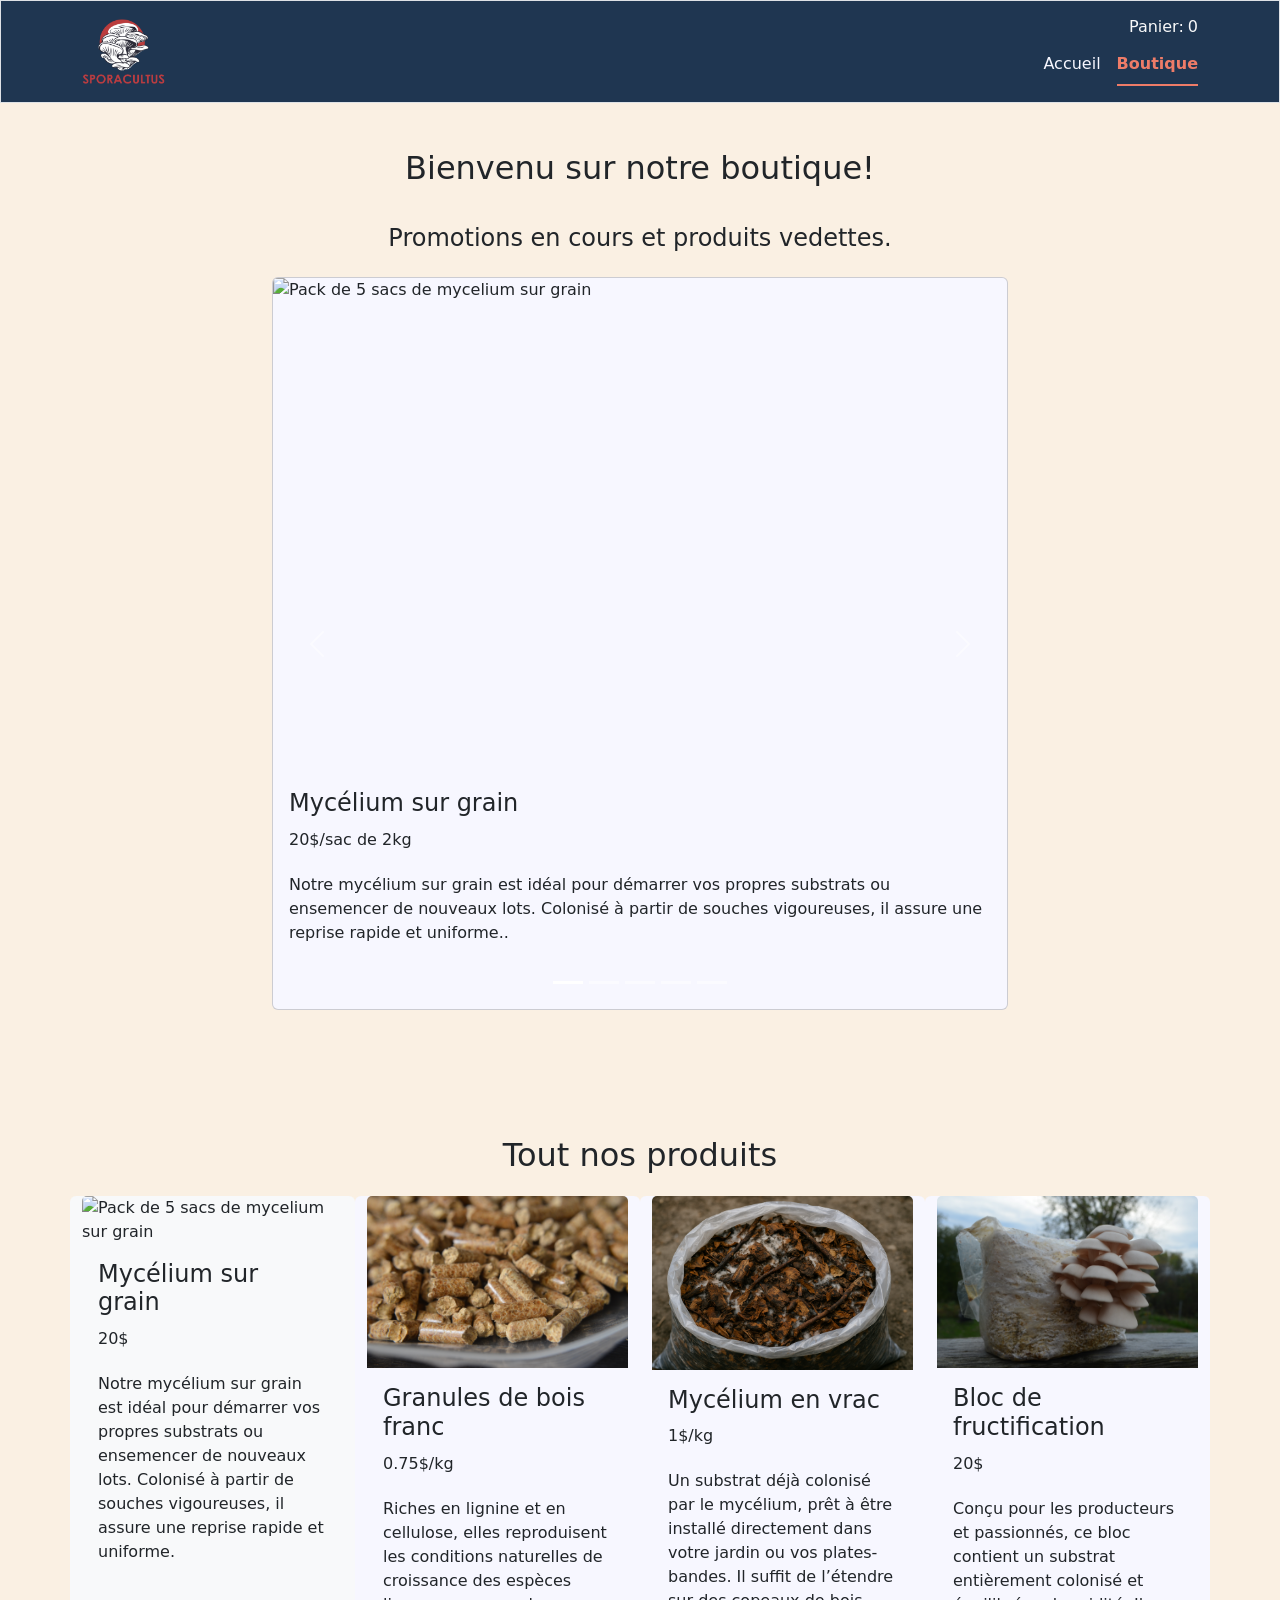
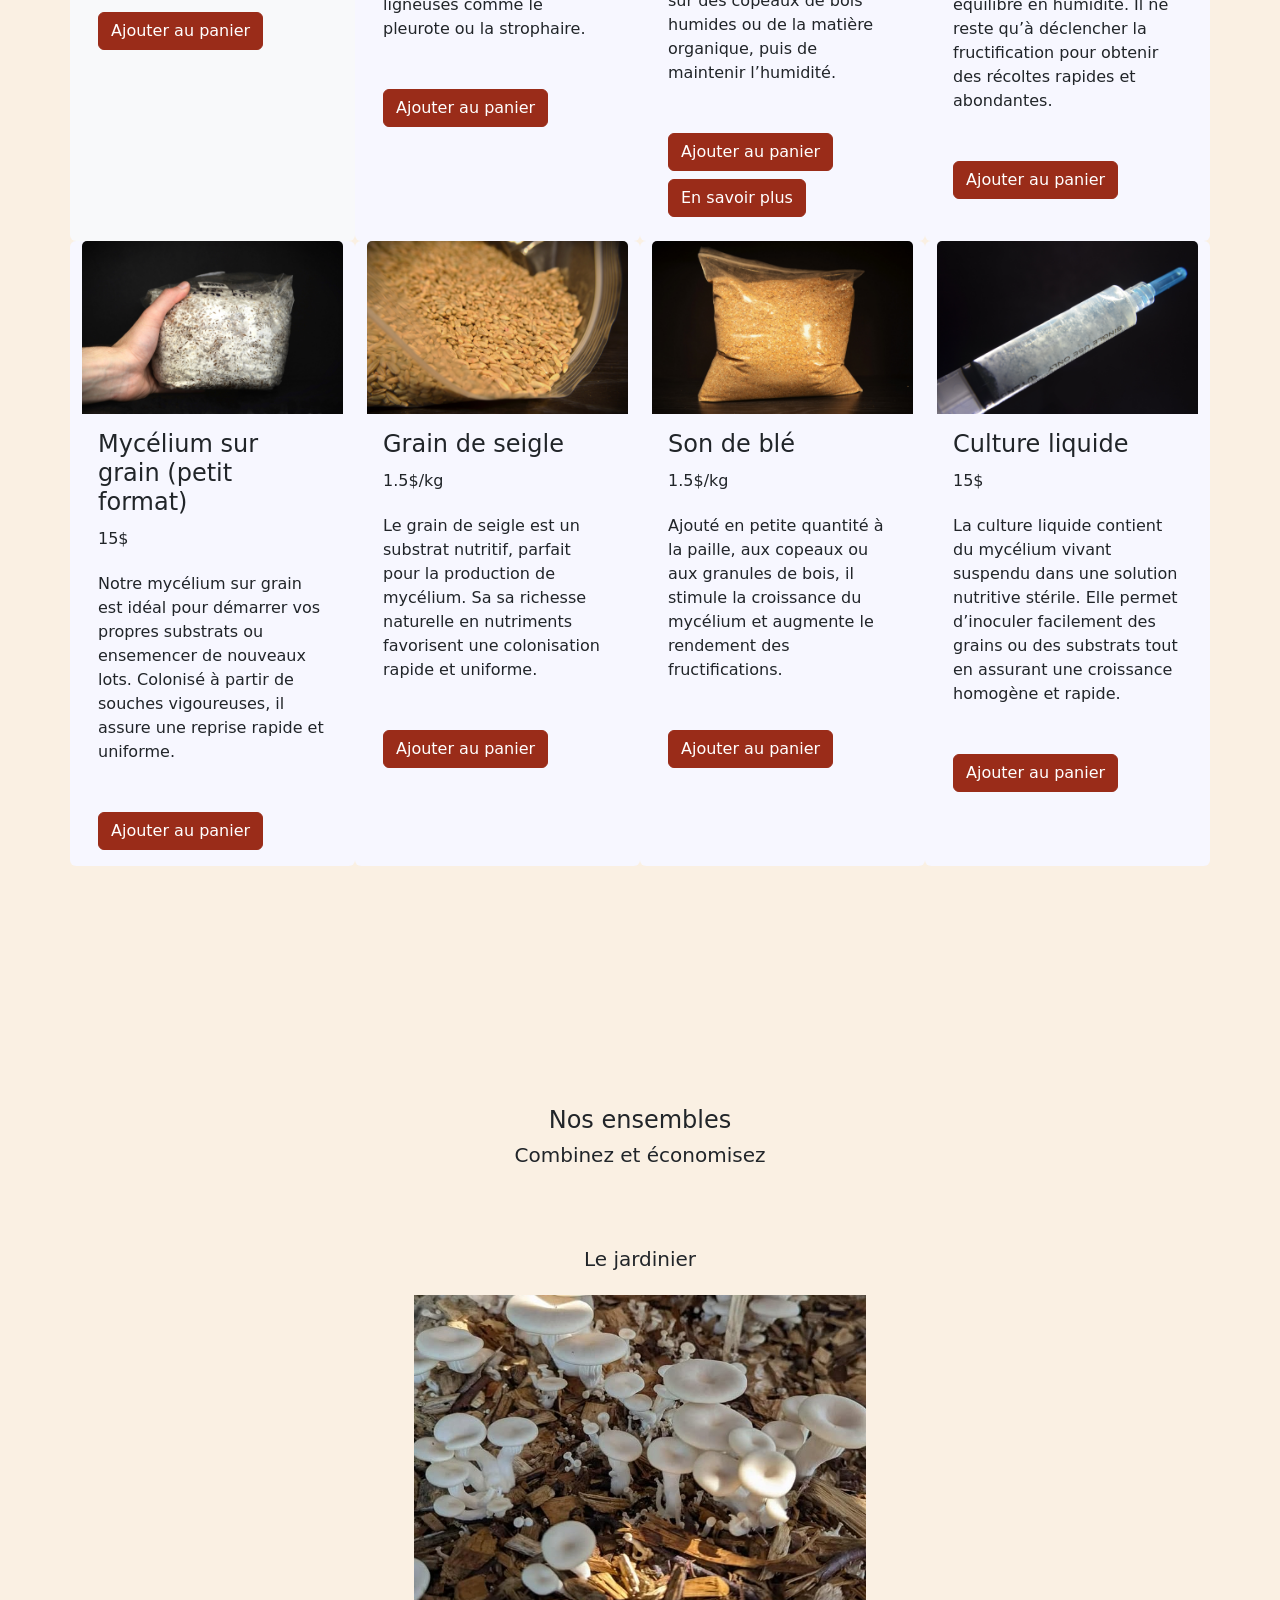
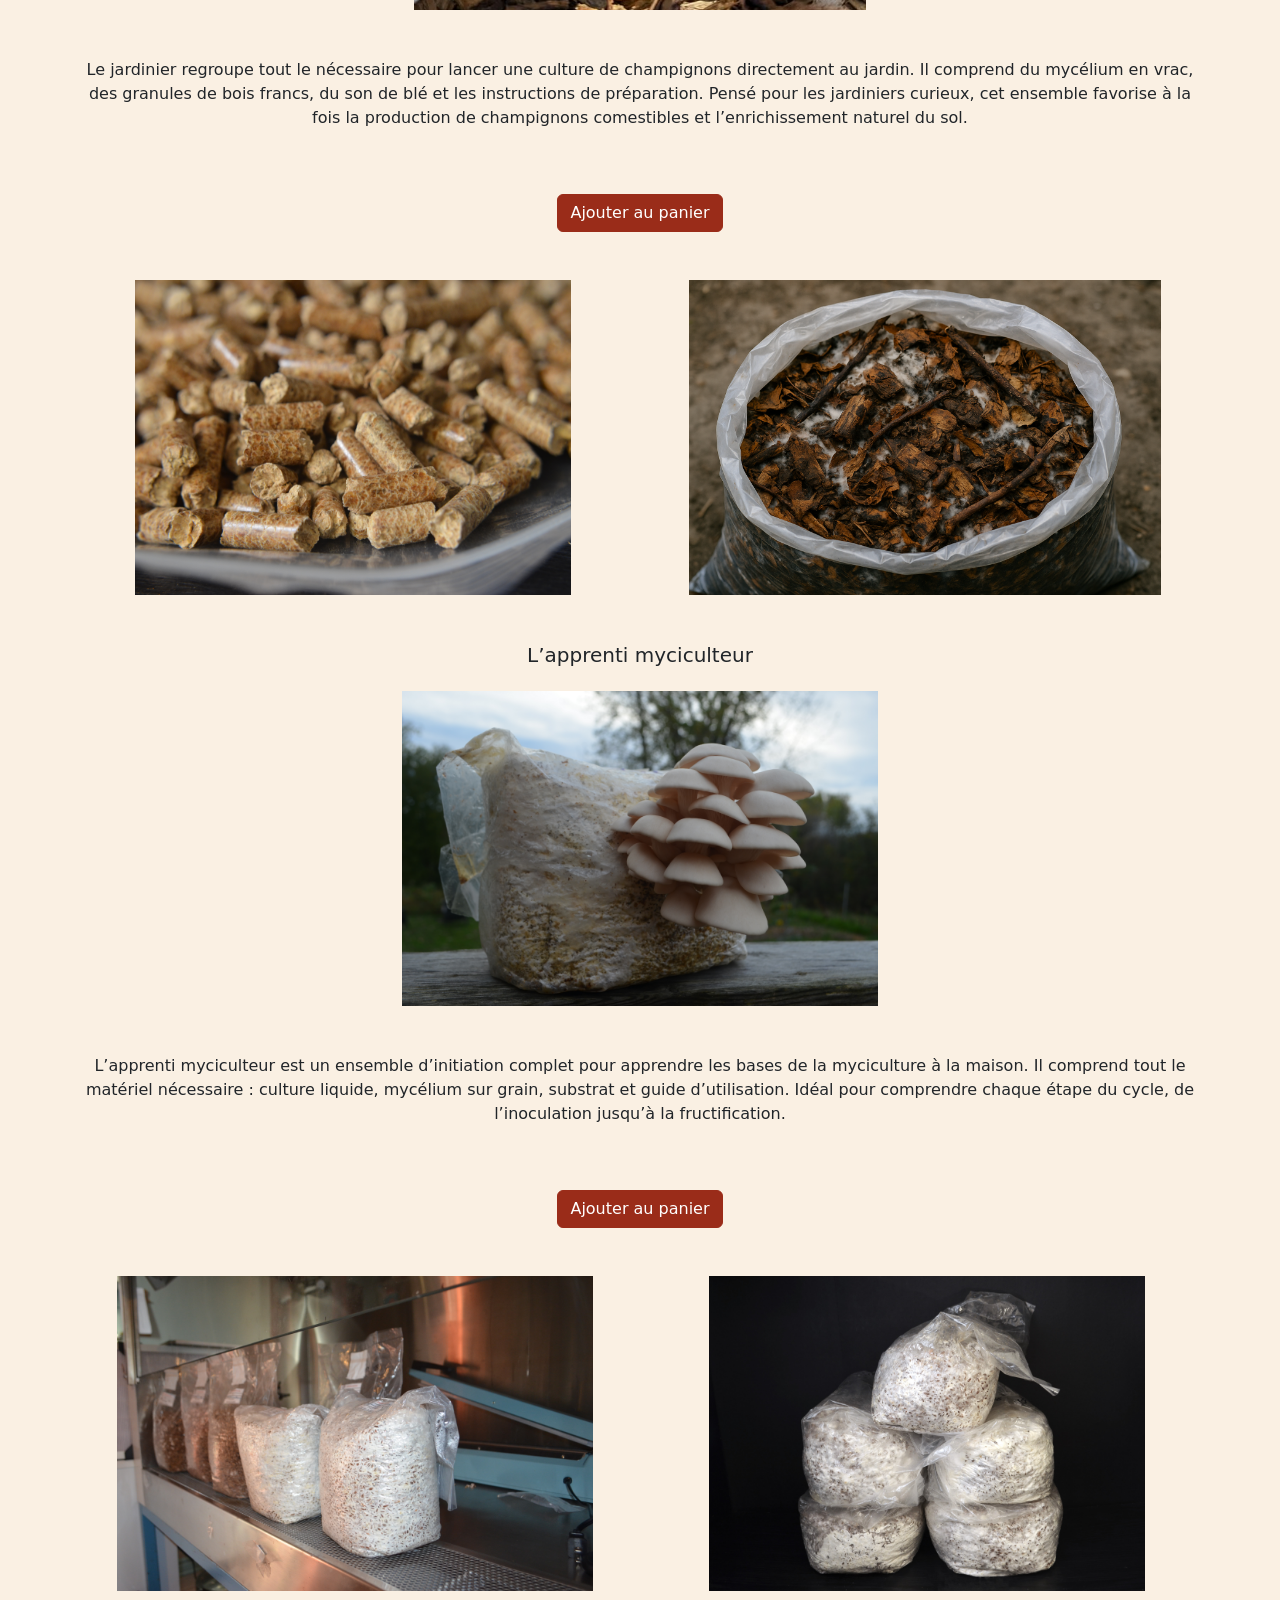
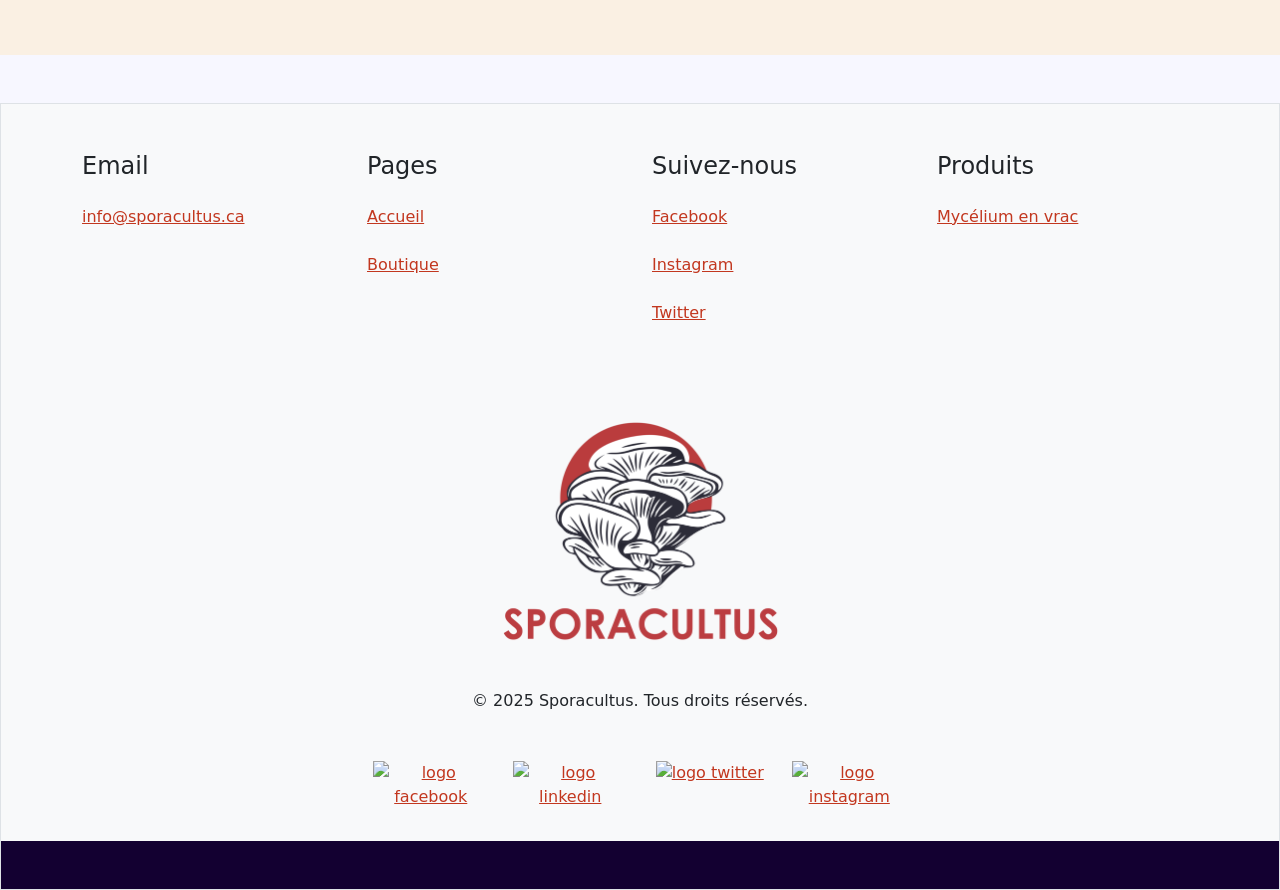
==== commit bbe3af0a: "Finalisation du travail" ====
--- a/boutique.html
+++ b/boutique.html
@@ -1,5 +1,5 @@
 <!DOCTYPE html>
-<html>
+<html lang="fr">
     <head>
         <meta charset="UTF-8">
         <title>TP3</title>
@@ -19,14 +19,16 @@
                             <h6 class="text-light">Panier:</h6>
                             <h6 class="ms-1 text-light"><span id="panier">0</span></h6>
                         </div>
-                        <ul class="nav nav-underline justify-content-end">
-                            <li class="nav-item">
-                                <a class="nav-link" aria-current="page" href="index.html">Accueil</a>
-                            </li>
-                            <li class="nav-item">
-                                <a class="nav-link active" href="boutique.html">Boutique</a>
-                            </li>
-                        </ul>
+                        <nav>
+                            <ul class="nav nav-underline justify-content-end">
+                                <li class="nav-item">
+                                    <a class="nav-link" aria-current="page" href="index.html">Accueil</a>
+                                </li>
+                                <li class="nav-item">
+                                    <a class="nav-link active" href="boutique.html">Boutique</a>
+                                </li>
+                            </ul>
+                        </nav>
                     </div>
                 </div>
             </div>
@@ -207,7 +209,7 @@
                                 </div>
                             </div>
                         </div>
-                        <div  id="ensemble-droite"class="col-xxl-6 col-12 ps-xxl-5 py-3 text-center text-xxl-start">
+                        <div  id="ensemble-droite" class="col-xxl-6 col-12 ps-xxl-5 py-3 text-center text-xxl-start">
                             <div class="row">
                                 <div class="col-12">
                                     <h5 class="p-3 text-xxl-end">L’apprenti myciculteur</h5>
@@ -236,21 +238,21 @@
                 </section>
             </div>
         </main>
-        <footer class="border pt-5">
+        <footer class="border pt-5 bg-light">
             <div class="container pb-4">
                 <div class="row justify-content-evenly">
-                    <div class="col-3">
+                    <div class="col-6 col-sm-4 col-md-3 pb-5">
                         <h4 class="pb-3">Email</h4>
                         <a href="index.html">info@sporacultus.ca</a>
                     </div>
-                    <div class="col-3">
+                    <div class="col-6 col-sm-4 col-md-3 pb-5">
                         <h4 class="pb-3">Pages</h4>
                         <div class="d-flex flex-column gap-4">
                             <a href="index.html">Accueil</a>
                             <a href="boutique.html">Boutique</a>
                         </div>
                     </div>
-                    <div class="col-3">
+                    <div class="col-6 col-sm-4 col-md-3">
                             <h4 class="pb-3">Suivez-nous</h4>
                         <div class="d-flex flex-column gap-4">
                             <a href="index.html">Facebook</a>
@@ -258,16 +260,16 @@
                             <a href="index.html">Twitter</a>
                         </div>
                     </div>
-                    <div class="col-3">
+                    <div class="col-6 col-sm-4 col-md-3">
                         <h4 class="pb-3">Produits</h4>
                         <div class="d-flex flex-column gap-4">
                             <a href="mycelium-en-vrac.html">Mycélium en vrac</a>
                         </div>
                     </div>
-                    <div class="col-3">
+                    <div class="col-6 col-sm-4 col-md-3">
                         <!--Vide-->
                     </div>
-                    <div class="col-3">
+                    <div class="col-6 col-sm-4 col-md-3">
                         <!--Vide-->
                     </div>
                 </div>
@@ -281,16 +283,16 @@
                 </div>
                 <div class="d-flex w-100 text-center justify-content-center">
                     <nav class="row g-4 m-2 w-50">
-                        <a href="index.html" class="col-6 col-md-3"><img class="w-25"
+                        <a href="index.html" class="col-6 col-md-3"><img class="w-50"
                                 src="https://upload.wikimedia.org/wikipedia/commons/b/b9/2023_Facebook_icon.svg"
                                 alt="logo facebook"></a>
-                        <a href="index.html" class="col-6 col-md-3"><img class="w-25"
+                        <a href="index.html" class="col-6 col-md-3"><img class="w-50"
                                 src="https://cdn.freebiesupply.com/logos/large/2x/linkedin-icon-logo-png-transparent.png"
                                 alt="logo linkedin"></a>
-                        <a href="index.html" class="col-6 col-md-3"><img class="w-25"
+                        <a href="index.html" class="col-6 col-md-3"><img class="w-50"
                                 src="https://upload.wikimedia.org/wikipedia/commons/6/6f/Logo_of_Twitter.svg"
                                 alt="logo twitter"></a>
-                        <a href="index.html" class="col-6 col-md-3"><img class="w-25"
+                        <a href="index.html" class="col-6 col-md-3"><img class="w-50"
                                 src="https://upload.wikimedia.org/wikipedia/commons/e/e7/Instagram_logo_2016.svg"
                                 alt="logo instagram"></a>
                     </nav>
--- a/style/style.css
+++ b/style/style.css
@@ -1,23 +1,11 @@
 :root{
-    /*rouge : c2371f */
-    /*
-    --color-red: #c2371f;
-    */
     --color-red: #9A2C19;
     --color-red-dark: #701a0b;
     --color-red-light: #EE7C68;
-    /*
-    --color-red-light: #e44125;
-    */
     --bs-dark: #130031;
     --bs-dark-rgb: 19, 0, 49;
     --bs-dark-bg-subtle: #1F3651;
     --bs-dark-bg-subtle-rgb: 31, 54, 81;
-    /*
-    --bs-dark-bg-subtle: #364c70 ;   /*Bannière*/
-    /*
-    --bs-dark-bg-subtle-rgb: 54, 76, 112;
-    */
     --bs-light-bg-subtle: #ffe5e1;
     --bs-light : #F7F7FF; /*Texte pâle*/
     --bs-secondary : #faf0e3;
@@ -29,15 +17,10 @@
     --bs-body-bg: #F7F7FF; /*Footer, cards, carousel,*/
 }
 .btn-primary{
-    /*
-    --bs-btn-bg : var(--color-red-light);
-    --bs-btn-hover-bg: var(--color-red);
-    */
     --bs-btn-bg : var(--color-red);
     --bs-btn-border-color: var(--color-red);
     --bs-btn-hover-bg: var(--color-red-dark);
     --bs-btn-hover-border-color: var(--color-red-dark);
-
     --bs-btn-active-bg : var(--color-red-light);
     --bs-btn-active-border-color: var(--color-red-dark);
 }
@@ -48,15 +31,11 @@
     --bs-nav-link-color: var(--bs-light);
 }
 .nav-link:focus, .nav-link:hover{
-    /*
-    --bs-nav-link-hover-color: var(--color-red);
-    */
     --bs-nav-link-hover-color: var(--color-red-light);
-    
 }
 /* Pour JS */
 .btn-panier{
-    scale: 1;
+    scale: 1; /*Sert à identifier les btn dans le JS, sacle:1 pour éviter un avertissement de classe vide*/
 }
 header:hover{
     position: sticky !important;
@@ -67,9 +46,6 @@
 .banner__text{
     text-shadow: 0 0 5px #000000, 0 0 10px #000000, 0 0 25px #000000;
 }
-
-
-/*Css minimal*/
 .carousel-item {
   img{
     height: 70vh;
@@ -80,7 +56,6 @@
     height: 25vh;
     width: 35vh;
 }
-
 @media (max-width: 1400px){
     .ensemble__image{
         height: 35vh;
